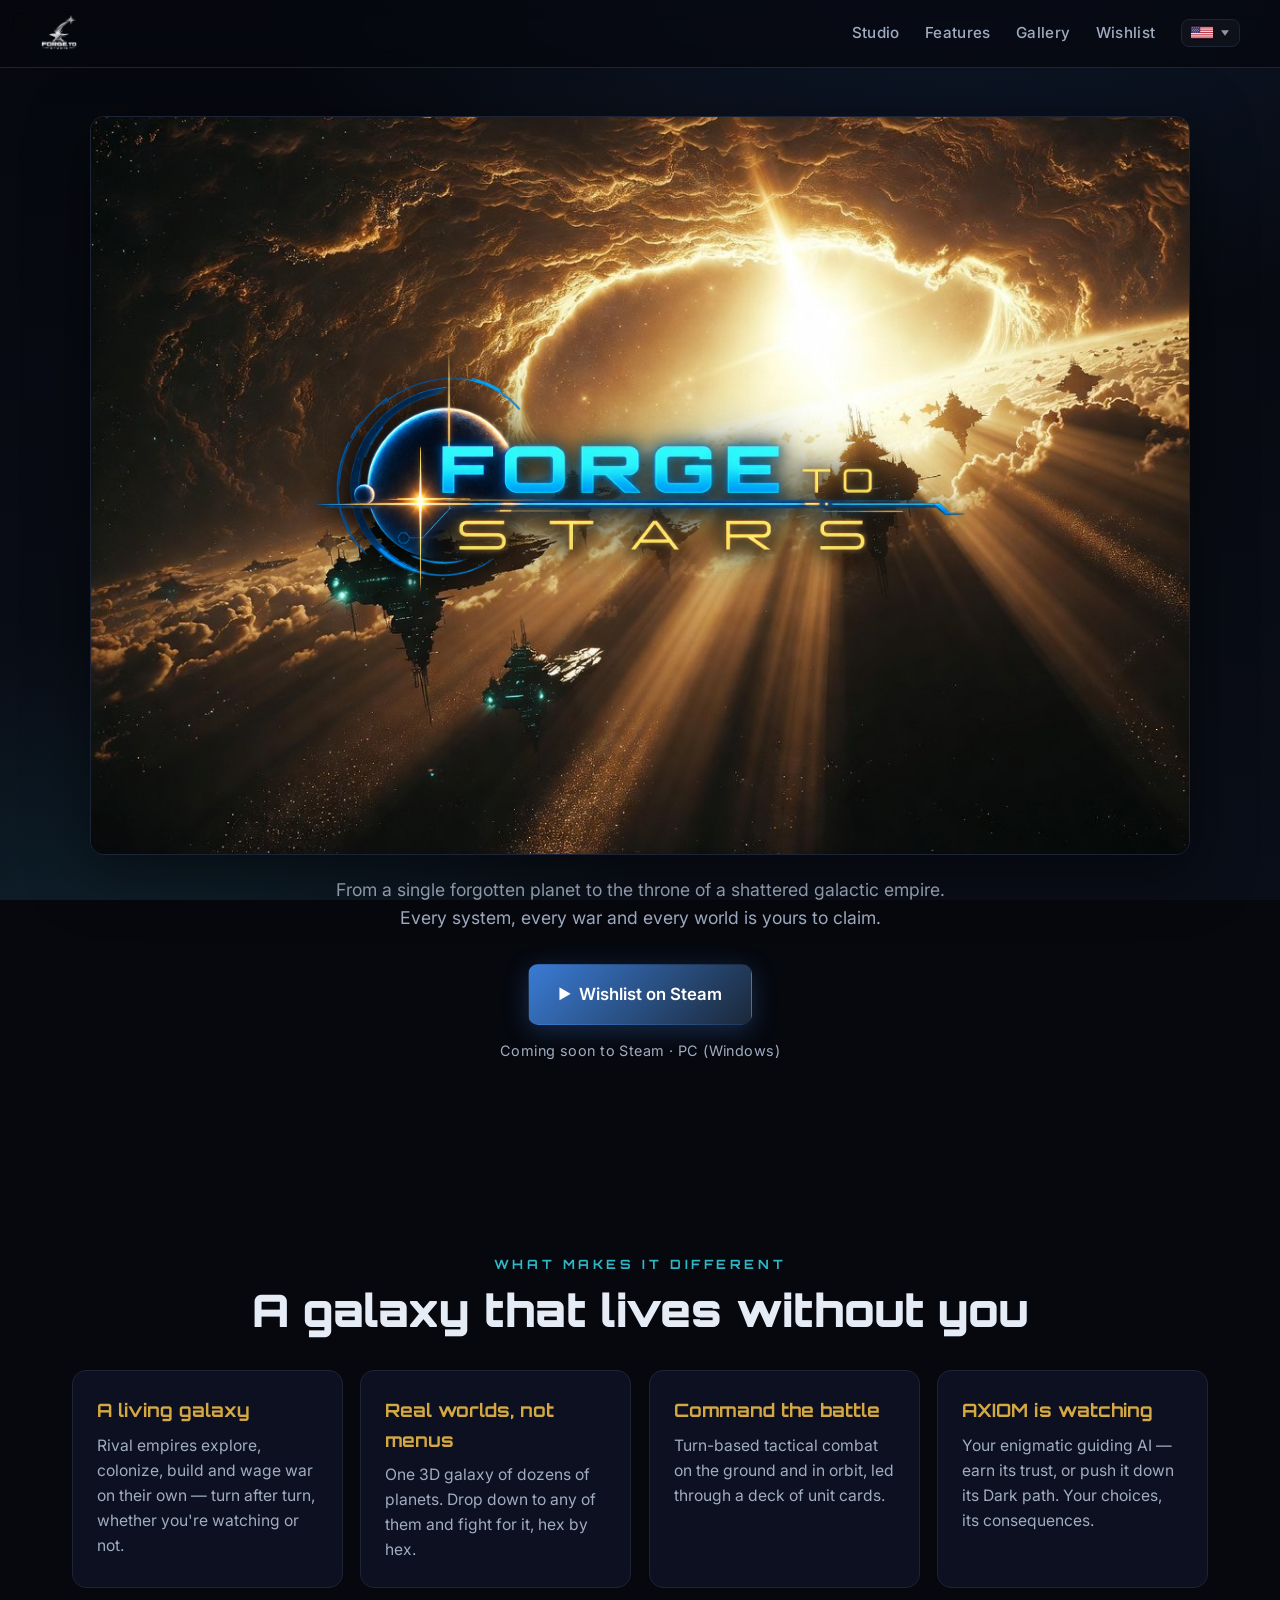
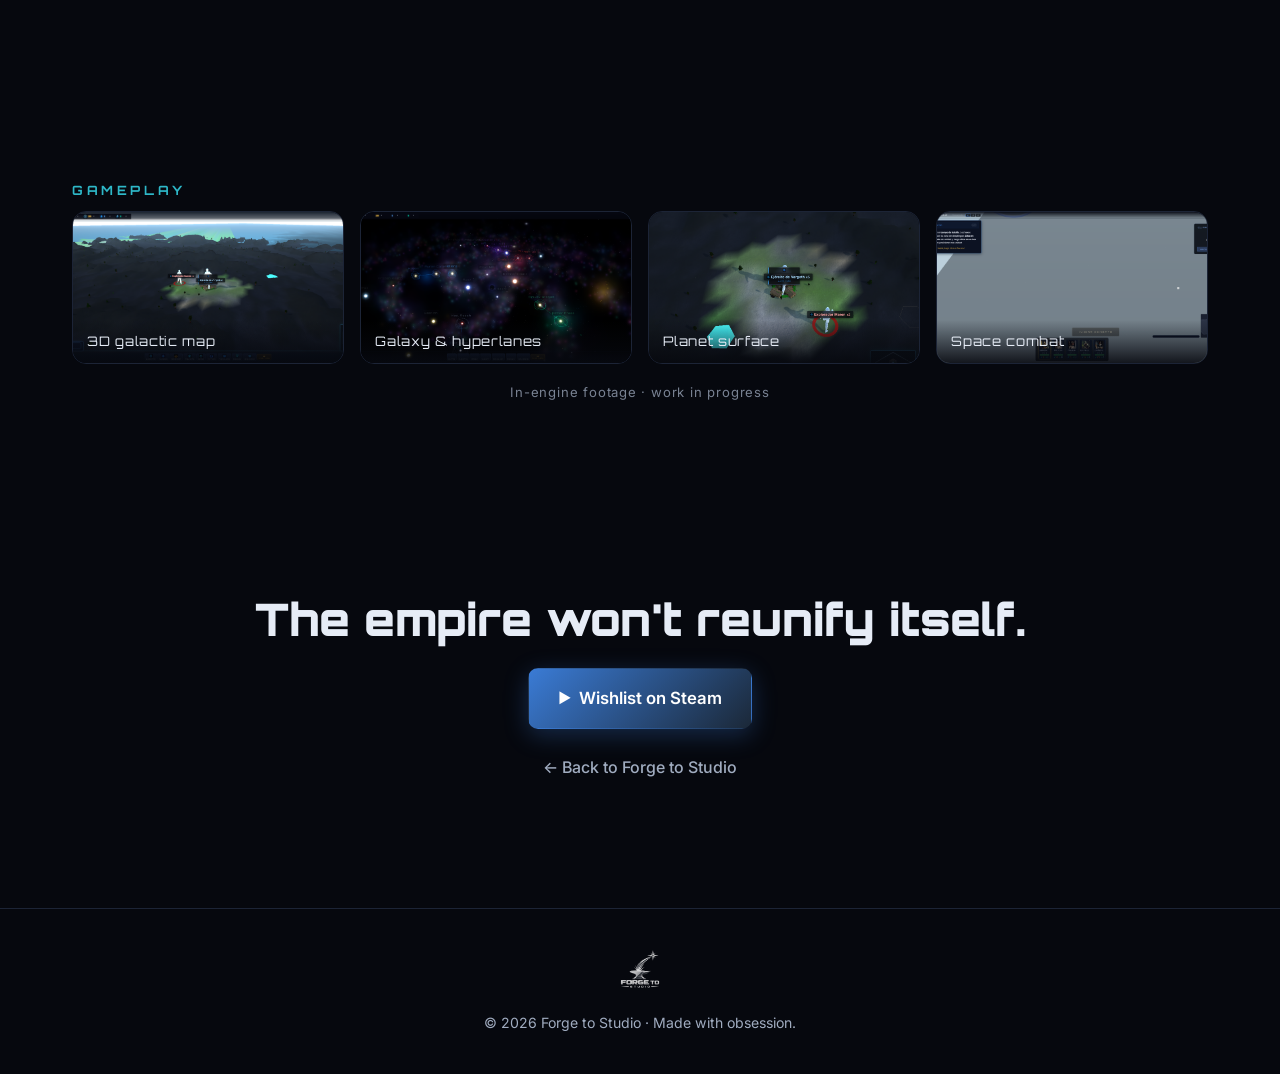
==== forge-to-stars/index.html @ 31474af1 "web: press kit traducible (10 idiomas) + selector de banderas - press/index.html: textos con data-i1" ====
<!DOCTYPE html>
<html lang="en">
<head>
  <meta charset="UTF-8" />
  <meta name="viewport" content="width=device-width, initial-scale=1.0" />
  <title>Forge to Stars — a sci-fi 4X grand strategy game · Forge to Studio</title>
  <meta name="description" content="Forge to Stars — a turn-based 4X grand strategy game. Rise from a single planet to reunify a shattered galactic empire. By Forge to Studio." />

  <meta property="og:title" content="Forge to Stars" />
  <meta property="og:description" content="A turn-based 4X grand strategy game. From a single planet to a shattered galactic empire." />
  <meta property="og:type" content="website" />
  <meta property="og:image" content="../assets/header-capsule.png" />
  <meta name="theme-color" content="#06080e" />

  <link rel="icon" type="image/png" href="../assets/logo_forge_studios.png" />
  <link rel="preconnect" href="https://fonts.googleapis.com" />
  <link rel="preconnect" href="https://fonts.gstatic.com" crossorigin />
  <link href="https://fonts.googleapis.com/css2?family=Orbitron:wght@500;700;900&family=Inter:wght@400;500;600&display=swap" rel="stylesheet" />
  <link rel="stylesheet" href="../style.css?v=9" />
</head>
<body>
  <div class="starfield" aria-hidden="true"></div>

  <header class="nav">
    <a class="nav__brand" href="../"><img src="../assets/logo_forge_studios.png" alt="Forge to Studio" /></a>
    <nav class="nav__links">
      <a href="../" data-i18n="nav.studio">Studio</a>
      <a href="#features" data-i18n="nav.features">Features</a>
      <a href="#gallery" data-i18n="nav.gallery">Gallery</a>
      <a href="#" data-i18n="nav.wishlist" data-todo="Steam">Wishlist</a>
      <select class="lang" aria-label="Language"></select>
    </nav>
  </header>

  <main id="top">
    <!-- HERO — el JUEGO: imagen dorada visible (arriba) + logo Forge to Stars debajo -->
    <section class="ghero">
      <h1 class="sr-only" data-i18n="game.title">Forge to Stars</h1>
      <div class="ghero__frame">
        <img class="ghero__banner" src="../assets/menu-golden.jpg" alt="Forge to Stars — fleet over a golden world" />
        <img class="ghero__logo" src="../assets/logo_forge_to_stars.png" alt="Forge to Stars" />
      </div>
      <p class="hero__lead" data-i18n="game.lead">
        From a single forgotten planet to the throne of a shattered galactic empire.
        Every system, every war and every world is yours to claim.
      </p>
      <div class="hero__cta">
        <a class="btn btn--steam" href="#" data-todo="Steam store page"><span class="btn__icon">▶</span> <span data-i18n="game.wishlist">Wishlist on Steam</span></a>
      </div>
      <p class="game__note" data-i18n="game.platforms">Coming soon to Steam · PC (Windows)</p>
    </section>

    <!-- FEATURES -->
    <section id="features" class="features-sec">
      <p class="section__kicker" data-i18n="features.kicker">WHAT MAKES IT DIFFERENT</p>
      <h2 class="section__title" data-i18n="features.title">A galaxy that lives without you</h2>
      <div class="features-grid">
        <div class="feature">
          <h3 data-i18n="feat.living.h">A living galaxy</h3>
          <p data-i18n="feat.living.p">Rival empires explore, colonize, build and wage war on their own — turn after turn, whether you're watching or not.</p>
        </div>
        <div class="feature">
          <h3 data-i18n="feat.worlds.h">Real worlds, not menus</h3>
          <p data-i18n="feat.worlds.p">One 3D galaxy of dozens of planets. Drop down to any of them and fight for it, hex by hex.</p>
        </div>
        <div class="feature">
          <h3 data-i18n="feat.combat.h">Command the battle</h3>
          <p data-i18n="feat.combat.p">Turn-based tactical combat on the ground and in orbit, led through a deck of unit cards.</p>
        </div>
        <div class="feature">
          <h3 data-i18n="feat.axiom.h">AXIOM is watching</h3>
          <p data-i18n="feat.axiom.p">Your enigmatic guiding AI — earn its trust, or push it down its Dark path. Your choices, its consequences.</p>
        </div>
      </div>
    </section>

    <!-- GALLERY -->
    <section id="gallery" class="gallery">
      <p class="section__kicker" data-i18n="gallery.kicker">GAMEPLAY</p>
      <div class="gallery__grid">
        <figure class="shot"><img src="../assets/shot-galaxy.png" alt="3D galactic map" loading="lazy" /><figcaption data-i18n="shot.galaxy">3D galactic map</figcaption></figure>
        <figure class="shot"><img src="../assets/shot-map.png" alt="Galaxy and hyperlanes" loading="lazy" /><figcaption data-i18n="shot.map">Galaxy &amp; hyperlanes</figcaption></figure>
        <figure class="shot"><img src="../assets/shot-planet.png" alt="Planet surface" loading="lazy" /><figcaption data-i18n="shot.planet">Planet surface</figcaption></figure>
        <figure class="shot"><img src="../assets/shot-space.png" alt="Space combat" loading="lazy" /><figcaption data-i18n="shot.space">Space combat</figcaption></figure>
      </div>
      <p class="gallery__note" data-i18n="gallery.note">In-engine footage · work in progress</p>
    </section>

    <!-- CTA final -->
    <section class="finalcta">
      <h2 class="section__title" data-i18n="cta.title">The empire won't reunify itself.</h2>
      <a class="btn btn--steam" href="#" data-todo="Steam store page"><span class="btn__icon">▶</span> <span data-i18n="game.wishlist">Wishlist on Steam</span></a>
      <p><a class="backlink" href="../" data-i18n="cta.back">← Back to Forge to Studio</a></p>
    </section>
  </main>

  <footer class="footer">
    <img class="footer__logo" src="../assets/logo_forge_studios.png" alt="Forge to Studio" />
    <p class="footer__copy">© <span id="year">2026</span> Forge to Studio · <span data-i18n="footer.tag">Made with obsession.</span></p>
  </footer>

  <!-- Lightbox de galería -->
  <div class="lightbox" id="lightbox" aria-hidden="true">
    <button class="lightbox__close" aria-label="Close">×</button>
    <img id="lightbox-img" src="" alt="" />
  </div>

  <script src="../i18n.js?v=9"></script>
  <script>
    document.getElementById('year').textContent = new Date().getFullYear();
    for (const a of document.querySelectorAll('a[href^="#"]')) {
      a.addEventListener('click', e => { const el = document.querySelector(a.getAttribute('href')); if (el && a.getAttribute('href') !== '#') { e.preventDefault(); el.scrollIntoView({ behavior: 'smooth' }); } });
    }
    // Lightbox: clic en una captura → pantalla completa (sin recorte).
    const lb = document.getElementById('lightbox'), lbImg = document.getElementById('lightbox-img');
    const closeLb = () => { lb.classList.remove('open'); lb.setAttribute('aria-hidden', 'true'); lbImg.src = ''; };
    document.querySelectorAll('.shot img').forEach(img => {
      img.addEventListener('click', () => { lbImg.src = img.src; lbImg.alt = img.alt; lb.classList.add('open'); lb.setAttribute('aria-hidden', 'false'); });
    });
    lb.addEventListener('click', closeLb);
    document.addEventListener('keydown', e => { if (e.key === 'Escape') closeLb(); });
  </script>
</body>
</html>
---- style.css ----
/* ═══════════════════════════════════════════════════════════════════
   Forge to Studio — landing. Estética coherente con Forge to Stars:
   fondo espacial oscuro, Orbitron (títulos) + Inter (cuerpo), dorado + cian.
   Estático, ligero, responsive. Sin dependencias.
   ═══════════════════════════════════════════════════════════════════ */

:root {
  --bg:        #06080e;
  --bg-2:      #0a0e18;
  --panel:     #0c1020;
  --line:      #1c2436;
  --text:      #e6ecf6;
  --text-dim:  #a0acc0;
  --gold:      #d4a843;
  --gold-2:    #b8942a;
  --cyan:      #2eb8c8;
  --cyan-2:    #36d6c3;
  --blue:      #3a7bd5;
  --blue-2:    #4d8de6;
  --radius:    14px;
  --maxw:      1200px;
}

* { box-sizing: border-box; margin: 0; padding: 0; }

html { scroll-behavior: smooth; }

body {
  font-family: 'Inter', system-ui, sans-serif;
  color: var(--text);
  background: var(--bg);
  line-height: 1.6;
  overflow-x: hidden;
}

img { max-width: 100%; }

/* Fondo estelar: gradientes radiales + puntos sutiles */
.starfield {
  position: fixed; inset: 0; z-index: -2;
  background:
    radial-gradient(1200px 700px at 75% -10%, rgba(58,123,213,0.16), transparent 60%),
    radial-gradient(900px 600px at 10% 110%, rgba(46,184,200,0.12), transparent 60%),
    radial-gradient(700px 500px at 50% 40%, rgba(212,168,67,0.06), transparent 60%),
    linear-gradient(180deg, var(--bg) 0%, var(--bg-2) 100%);
}
.starfield::after {
  content: ''; position: absolute; inset: 0;
  background-image:
    radial-gradient(1px 1px at 20% 30%, #fff 50%, transparent),
    radial-gradient(1px 1px at 80% 20%, #cfe3ff 50%, transparent),
    radial-gradient(1px 1px at 40% 70%, #fff 50%, transparent),
    radial-gradient(1px 1px at 65% 85%, #ffe9b8 50%, transparent),
    radial-gradient(1px 1px at 90% 60%, #fff 50%, transparent),
    radial-gradient(1px 1px at 12% 80%, #cfe3ff 50%, transparent);
  opacity: 0.5;
}

/* ─── NAV ────────────────────────────────────────────── */
.nav {
  position: sticky; top: 0; z-index: 20;
  display: flex; align-items: center; justify-content: space-between;
  gap: 1rem; padding: 0.9rem clamp(1rem, 4vw, 2.5rem);
  background: rgba(6,8,14,0.72);
  backdrop-filter: blur(10px);
  border-bottom: 1px solid var(--line);
}
.nav__brand img { height: 38px; display: block; }
.nav__links { display: flex; align-items: center; gap: clamp(0.7rem, 2vw, 1.8rem); flex-wrap: wrap; justify-content: flex-end; }
.nav__links a {
  color: var(--text-dim); text-decoration: none; font-weight: 500;
  font-size: 0.95rem; letter-spacing: 0.02em; transition: color 0.2s;
}
.nav__links a:hover { color: var(--gold); }

/* ─── Contenedores de sección ────────────────────────── */
main > section { max-width: var(--maxw); margin-inline: auto; padding: clamp(3rem, 8vw, 6rem) clamp(1rem, 4vw, 2rem); }

.section__kicker {
  font-family: 'Orbitron', sans-serif; font-weight: 700; font-size: 0.8rem;
  letter-spacing: 0.28em; color: var(--cyan); margin-bottom: 0.7rem;
}
.section__title {
  font-family: 'Orbitron', sans-serif; font-weight: 900;
  font-size: clamp(1.8rem, 4.5vw, 2.8rem); line-height: 1.1; margin-bottom: 1rem;
}

/* ─── HERO (estudio) — full-bleed: el fondo ocupa TODO el ancho, el
   contenido se centra a --maxw dentro. Antes era una "cajita" a 1120px
   flotando con vacío a los lados en monitores grandes. ─────────────── */
.hero {
  max-width: none; width: 100vw; margin-left: calc(50% - 50vw);
  border-radius: 0; border: 0; border-bottom: 1px solid var(--line);
  text-align: center; position: relative; overflow: hidden;
  padding: clamp(3.5rem, 9vw, 7rem) clamp(1rem, 4vw, 2rem) clamp(3rem, 7vw, 5.5rem) !important;
  background:
    linear-gradient(180deg, rgba(6,8,14,0.68), rgba(6,8,14,0.92)),
    url('assets/hero-art.jpg') center/cover no-repeat;
}
.hero__inner { max-width: 820px; margin-inline: auto; }
.hero__logo { width: min(420px, 82vw); height: auto; filter: drop-shadow(0 8px 40px rgba(58,123,213,0.35)); }
.hero__eyebrow {
  font-family: 'Orbitron', sans-serif; font-weight: 500; font-size: 0.82rem;
  letter-spacing: 0.32em; color: var(--gold); margin: 1.4rem 0 0.8rem;
}
.hero__title {
  font-family: 'Orbitron', sans-serif; font-weight: 900;
  font-size: clamp(2rem, 6vw, 3.6rem); line-height: 1.08;
  background: linear-gradient(120deg, #fff 20%, var(--blue-2) 70%, var(--cyan-2));
  -webkit-background-clip: text; background-clip: text; color: transparent;
}
.hero__lead { max-width: 640px; margin: 1.3rem auto 2rem; color: var(--text-dim); font-size: 1.1rem; }
.hero__cta { display: flex; gap: 0.9rem; justify-content: center; flex-wrap: wrap; }

/* ─── Botones ────────────────────────────────────────── */
.btn {
  display: inline-flex; align-items: center; gap: 0.5rem;
  padding: 0.85rem 1.6rem; border-radius: 10px; font-weight: 600;
  font-size: 0.98rem; text-decoration: none; border: 1px solid transparent;
  transition: transform 0.15s, box-shadow 0.2s, background 0.2s;
}
.btn:hover { transform: translateY(-2px); }
.btn--gold {
  background: linear-gradient(135deg, var(--gold), var(--gold-2)); color: #1a1206;
  box-shadow: 0 6px 24px rgba(212,168,67,0.28);
}
.btn--gold:hover { box-shadow: 0 10px 32px rgba(212,168,67,0.42); }
.btn--ghost { border-color: var(--line); color: var(--text); background: rgba(255,255,255,0.02); }
.btn--ghost:hover { border-color: var(--cyan); color: var(--cyan); }
.btn--steam {
  background: linear-gradient(135deg, var(--blue), #1b2838); color: #fff;
  box-shadow: 0 6px 24px rgba(58,123,213,0.3); font-size: 1.05rem; padding: 1rem 1.8rem;
}
.btn--steam:hover { box-shadow: 0 10px 34px rgba(58,123,213,0.45); }
.btn__icon { font-size: 0.85em; }

/* ─── Escaparate de juego (página estudio) ───────────── */
.gamecard {
  display: grid; grid-template-columns: 0.85fr 1.15fr; gap: clamp(1.2rem, 3vw, 2.5rem);
  align-items: center; text-decoration: none; color: inherit;
  background: var(--panel); border: 1px solid var(--line); border-radius: var(--radius);
  padding: clamp(1.2rem, 3vw, 2rem); transition: border-color 0.25s, transform 0.2s, box-shadow 0.25s;
}
.gamecard:hover { border-color: var(--cyan); transform: translateY(-3px); box-shadow: 0 14px 40px rgba(46,184,200,0.12); }
.gamecard__art {
  display: flex; align-items: center; justify-content: center;
  background: radial-gradient(circle at 50% 40%, rgba(58,123,213,0.16), transparent 70%);
  border-radius: var(--radius); padding: 1rem;
}
.gamecard__frame {
  position: relative; width: 100%; border-radius: 8px; overflow: hidden; border: 1px solid var(--line);
}
.gamecard__shot { width: 100%; height: auto; display: block; }
.gamecard__logo {
  position: absolute; top: 50%; left: 50%; transform: translate(-50%, -50%);
  width: min(82%, 340px); height: auto;
  filter: drop-shadow(0 2px 8px rgba(0,0,0,0.9)) drop-shadow(0 5px 18px rgba(0,0,0,0.6));
}
.gamecard__name { font-family: 'Orbitron', sans-serif; font-weight: 900; font-size: clamp(1.5rem, 3.5vw, 2.1rem); margin-bottom: 0.7rem; }
.gamecard__tag { color: var(--text-dim); font-size: 1.05rem; margin-bottom: 1rem; }
.gamecard__status {
  display: inline-block; font-family: 'Orbitron', sans-serif; font-size: 0.72rem;
  letter-spacing: 0.12em; color: var(--gold); border: 1px solid rgba(212,168,67,0.4);
  border-radius: 999px; padding: 0.3rem 0.8rem; margin-bottom: 1.1rem;
}
.gamecard__link { display: block; color: var(--cyan); font-weight: 600; }
.gamecard:hover .gamecard__link { color: var(--cyan-2); }

/* ─── Estudio ────────────────────────────────────────── */
.studio { text-align: center; }
.studio__text { max-width: 720px; margin: 0 auto; color: var(--text-dim); font-size: 1.12rem; }

/* ─── Prensa + Contacto ──────────────────────────────── */
.cols { display: grid; grid-template-columns: 1fr 1fr; gap: clamp(1.5rem, 4vw, 3rem); }
.col {
  background: var(--panel); border: 1px solid var(--line); border-radius: var(--radius);
  padding: clamp(1.5rem, 3vw, 2.4rem);
}
.col__title { font-family: 'Orbitron', sans-serif; font-weight: 700; font-size: 1.4rem; margin-bottom: 0.6rem; }
.col p { color: var(--text-dim); margin-bottom: 1.2rem; }
.contact__mail { display: inline-block; color: var(--cyan); font-weight: 600; text-decoration: none; margin-bottom: 1.2rem; }
.contact__mail:hover { color: var(--cyan-2); }
.socials { display: flex; gap: 1.2rem; flex-wrap: wrap; }
.socials a { color: var(--text-dim); text-decoration: none; font-weight: 500; transition: color 0.2s; }
.socials a:hover { color: var(--gold); }

/* ─── Footer ─────────────────────────────────────────── */
.footer {
  border-top: 1px solid var(--line); text-align: center;
  padding: 2.5rem 1rem; margin-top: 2rem;
}
.footer__logo { height: 42px; opacity: 0.85; margin-bottom: 0.8rem; }
.footer__copy { color: var(--text-dim); font-size: 0.88rem; }

/* ─── Selector de idioma con BANDERAS (dropdown propio) ───────────────
   El <select> nativo no admite imágenes de forma fiable entre navegadores,
   y los emoji de bandera NO se renderizan en Windows. Por eso: banderas SVG
   + dropdown construido por i18n.js. ───────────────────────────────── */
.langsel { position: relative; font-family: 'Inter', sans-serif; }
.langsel__btn {
  display: inline-flex; align-items: center; gap: 0.5rem;
  background: rgba(255,255,255,0.03); color: var(--text);
  border: 1px solid var(--line); border-radius: 8px;
  padding: 0.35rem 0.6rem; font-size: 0.85rem; font-weight: 500;
  cursor: pointer; transition: border-color 0.2s;
}
.langsel__btn:hover, .langsel.open .langsel__btn { border-color: var(--cyan); }
.langsel__flag { width: 22px; height: 15px; border-radius: 2px; display: block; flex: 0 0 auto; box-shadow: 0 0 0 1px rgba(0,0,0,0.35) inset; }
.langsel__cur { min-width: 0; }
.langsel__caret { width: 8px; height: 8px; opacity: 0.6; transition: transform 0.2s; }
.langsel.open .langsel__caret { transform: rotate(180deg); }
.langsel__menu {
  position: absolute; right: 0; top: calc(100% + 6px); z-index: 60;
  background: var(--bg-2); border: 1px solid var(--line); border-radius: 10px;
  padding: 0.4rem; box-shadow: 0 14px 44px rgba(0,0,0,0.55); display: none;
  grid-template-columns: repeat(5, auto); gap: 0.25rem;
}
.langsel.open .langsel__menu { display: grid; }
.langsel__opt {
  display: flex; align-items: center; justify-content: center;
  padding: 0.3rem; border: 0; border-radius: 6px; background: none; cursor: pointer;
}
.langsel__opt .langsel__flag { width: 28px; height: 19px; }
.langsel__opt:hover, .langsel__opt.sel { background: #243352; box-shadow: 0 0 0 1px var(--cyan) inset; }

/* ─── Página del juego: hero, features, galería, CTA final ────── */
.sr-only {
  position: absolute; width: 1px; height: 1px; padding: 0; margin: -1px;
  overflow: hidden; clip: rect(0,0,0,0); white-space: nowrap; border: 0;
}
.ghero { background: none !important; border: none; text-align: center; padding-top: clamp(1.5rem, 4vw, 3rem) !important; }
.ghero__frame {
  position: relative; max-width: 1100px; margin: 0 auto; overflow: hidden;
  border: 1px solid var(--line); border-radius: var(--radius); box-shadow: 0 16px 60px rgba(0,0,0,0.5);
}
.ghero__banner { width: 100%; height: auto; display: block; }
.ghero__logo {
  position: absolute; top: 50%; left: 50%; transform: translate(-50%, -50%);
  width: min(74%, 660px); height: auto;
  filter: drop-shadow(0 3px 10px rgba(0,0,0,0.9)) drop-shadow(0 6px 26px rgba(0,0,0,0.65));
}
.game__note { margin-top: 0.9rem; color: var(--text-dim); font-size: 0.9rem; letter-spacing: 0.03em; }
.features-sec { text-align: center; }
.features-grid {
  display: grid; grid-template-columns: repeat(auto-fit, minmax(240px, 1fr));
  gap: 1.1rem; margin-top: 2.2rem; text-align: left;
}
.feature {
  background: var(--panel); border: 1px solid var(--line); border-radius: var(--radius);
  padding: 1.5rem; transition: border-color 0.2s, transform 0.2s;
}
.feature:hover { border-color: var(--cyan); transform: translateY(-2px); }
.feature h3 { font-family: 'Orbitron', sans-serif; font-weight: 700; font-size: 1.15rem; margin-bottom: 0.5rem; color: var(--gold); }
.feature p { color: var(--text-dim); font-size: 0.98rem; }

/* ─── Galería ────────────────────────────────────────── */
.gallery__grid { display: grid; grid-template-columns: repeat(auto-fit, minmax(260px, 1fr)); gap: 1rem; }
.shot {
  position: relative; margin: 0; aspect-ratio: 16 / 9; overflow: hidden; cursor: zoom-in;
  border: 1px solid var(--line); border-radius: var(--radius);
}
.shot img { width: 100%; height: 100%; object-fit: cover; object-position: center; display: block; transition: transform 0.45s ease; }
.shot:hover img { transform: scale(1.06); }
.shot figcaption {
  position: absolute; inset: auto 0 0 0; padding: 0.7rem 0.9rem;
  font-family: 'Orbitron', sans-serif; font-size: 0.82rem; letter-spacing: 0.05em;
  color: var(--text); background: linear-gradient(180deg, transparent, rgba(6,8,14,0.88));
}
.gallery__note {
  text-align: center; color: var(--text-dim); font-size: 0.82rem;
  letter-spacing: 0.06em; margin-top: 1.1rem; opacity: 0.75;
}

/* Lightbox — abre la captura a pantalla completa (sin recorte) */
.lightbox {
  position: fixed; inset: 0; z-index: 100; display: none;
  align-items: center; justify-content: center; padding: clamp(1rem, 4vw, 3rem);
  background: rgba(3,5,10,0.92); backdrop-filter: blur(4px); cursor: zoom-out;
}
.lightbox.open { display: flex; }
.lightbox img { max-width: 100%; max-height: 100%; border-radius: 10px; box-shadow: 0 20px 80px rgba(0,0,0,0.7); }
.lightbox__close {
  position: absolute; top: 1rem; right: 1.2rem; font-size: 2rem; line-height: 1;
  color: #fff; background: none; border: 0; cursor: pointer; opacity: 0.8;
}
.lightbox__close:hover { opacity: 1; }

.finalcta { text-align: center; }
.finalcta .section__title { margin-bottom: 1.5rem; }
.backlink { display: inline-block; margin-top: 1.6rem; color: var(--text-dim); text-decoration: none; font-weight: 500; transition: color 0.2s; }
.backlink:hover { color: var(--cyan); }

/* ─── Press kit ──────────────────────────────────────── */
.press-hero { text-align: center; }
.press-hero .section__title { margin-bottom: 0.6rem; }
.press-lead { max-width: 720px; margin: 0 auto 1.6rem; color: var(--text-dim); font-size: 1.08rem; }
.factsheet {
  display: grid; grid-template-columns: repeat(auto-fit, minmax(240px, 1fr)); gap: 1rem;
  margin: 1.5rem 0;
}
.fact {
  background: var(--panel); border: 1px solid var(--line); border-radius: var(--radius); padding: 1.2rem 1.4rem;
}
.fact dt { font-family: 'Orbitron', sans-serif; font-size: 0.72rem; letter-spacing: 0.14em; color: var(--cyan); text-transform: uppercase; margin-bottom: 0.35rem; }
.fact dd { color: var(--text); font-size: 0.98rem; }
.fact dd a { color: var(--cyan); }
.press-block { max-width: 820px; margin: 0 auto; }
.press-block h2 { font-family: 'Orbitron', sans-serif; font-size: 1.4rem; margin: 2.2rem 0 0.8rem; }
.press-block p { color: var(--text-dim); margin-bottom: 1rem; }
.press-block ul { color: var(--text-dim); padding-left: 1.2rem; margin-bottom: 1rem; display: grid; gap: 0.4rem; }
.assets-grid { display: grid; grid-template-columns: repeat(auto-fit, minmax(200px, 1fr)); gap: 1rem; margin: 1rem 0; }
.asset {
  display: block; background: var(--panel); border: 1px solid var(--line); border-radius: var(--radius);
  overflow: hidden; text-decoration: none; color: var(--text-dim); transition: border-color 0.2s, transform 0.2s;
}
.asset:hover { border-color: var(--cyan); transform: translateY(-2px); color: var(--text); }
.asset img { width: 100%; aspect-ratio: 16/9; object-fit: cover; display: block; background: #05070d; }
.asset span { display: block; padding: 0.6rem 0.8rem; font-size: 0.85rem; }

/* ─── Responsive ─────────────────────────────────────── */
@media (max-width: 900px) {
  .gamecard { grid-template-columns: 1fr; text-align: center; }
  .gamecard__art { max-width: 420px; margin-inline: auto; }
}
@media (max-width: 780px) {
  .nav__links { gap: 0.9rem; font-size: 0.85rem; }
  .cols { grid-template-columns: 1fr; }
}
@media (max-width: 480px) {
  .nav { flex-wrap: wrap; }
  .nav__brand img { height: 30px; }
  .nav__links a { font-size: 0.82rem; }
}
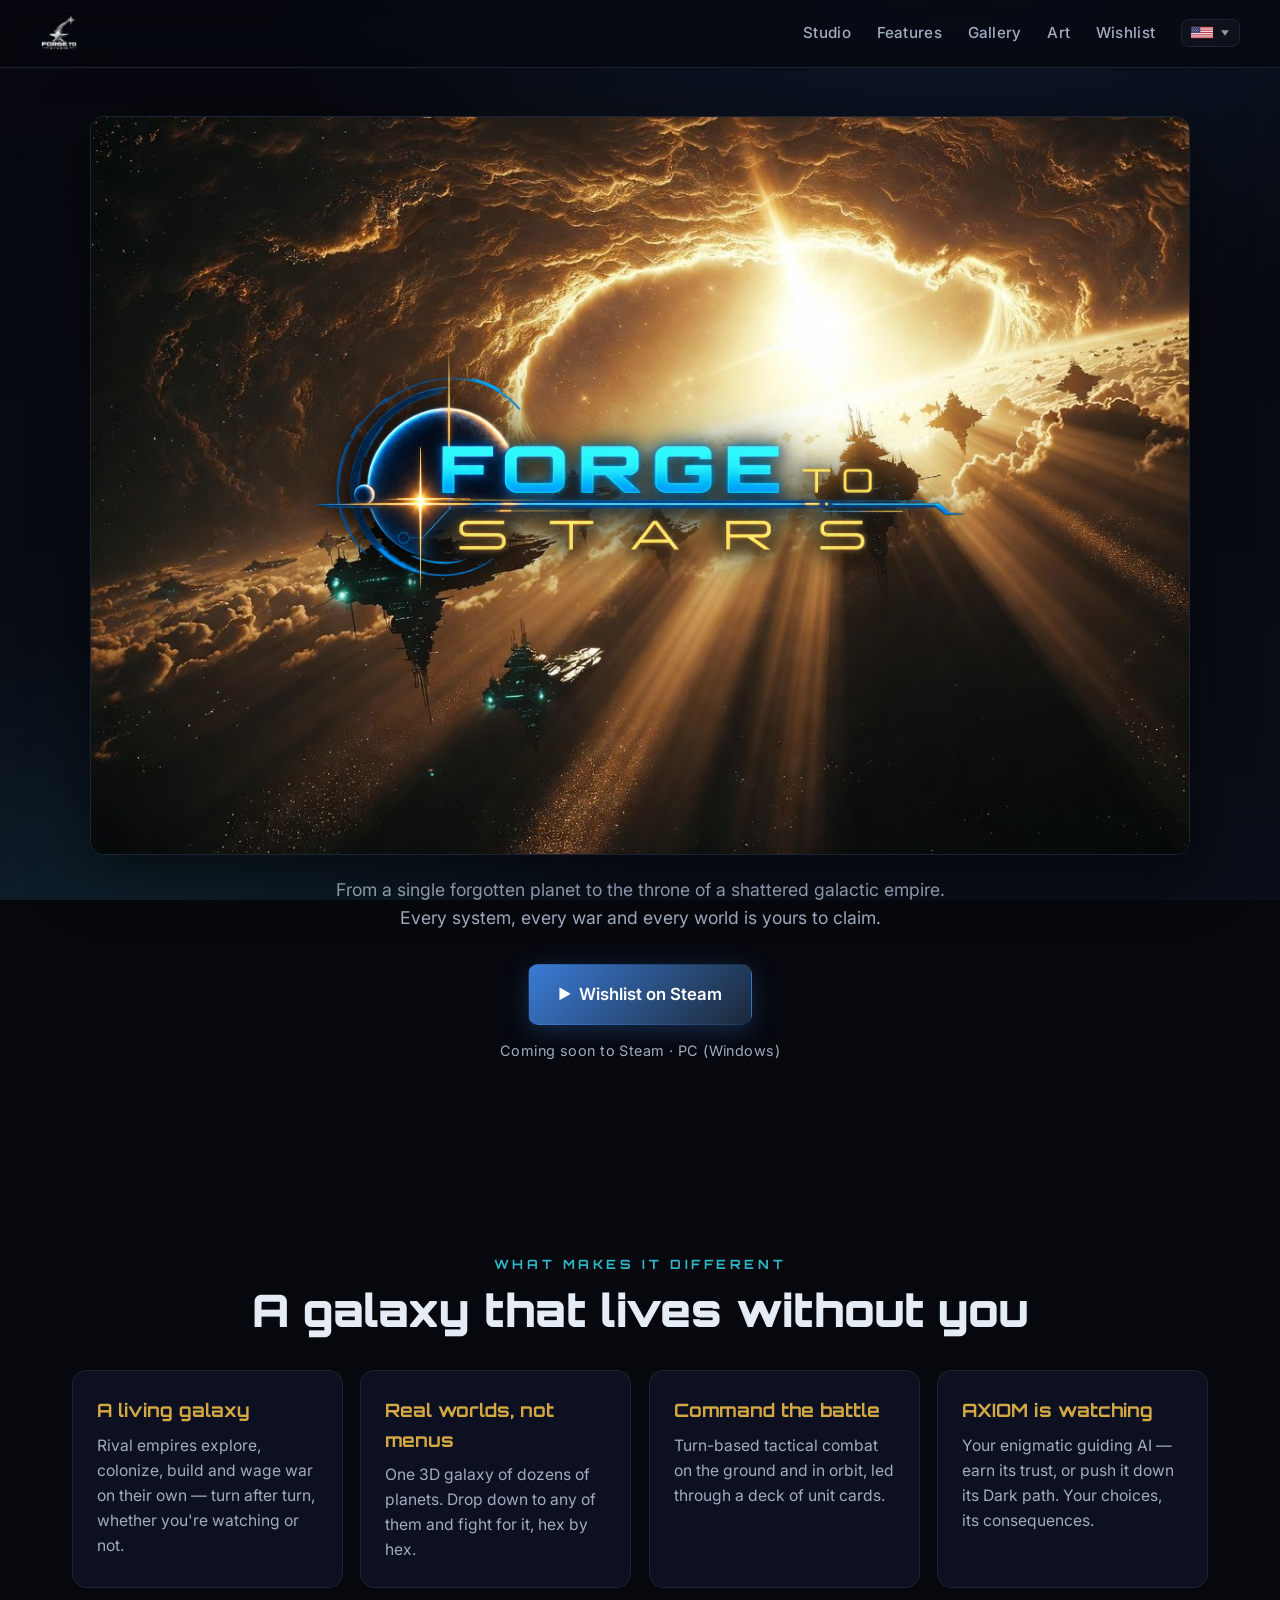
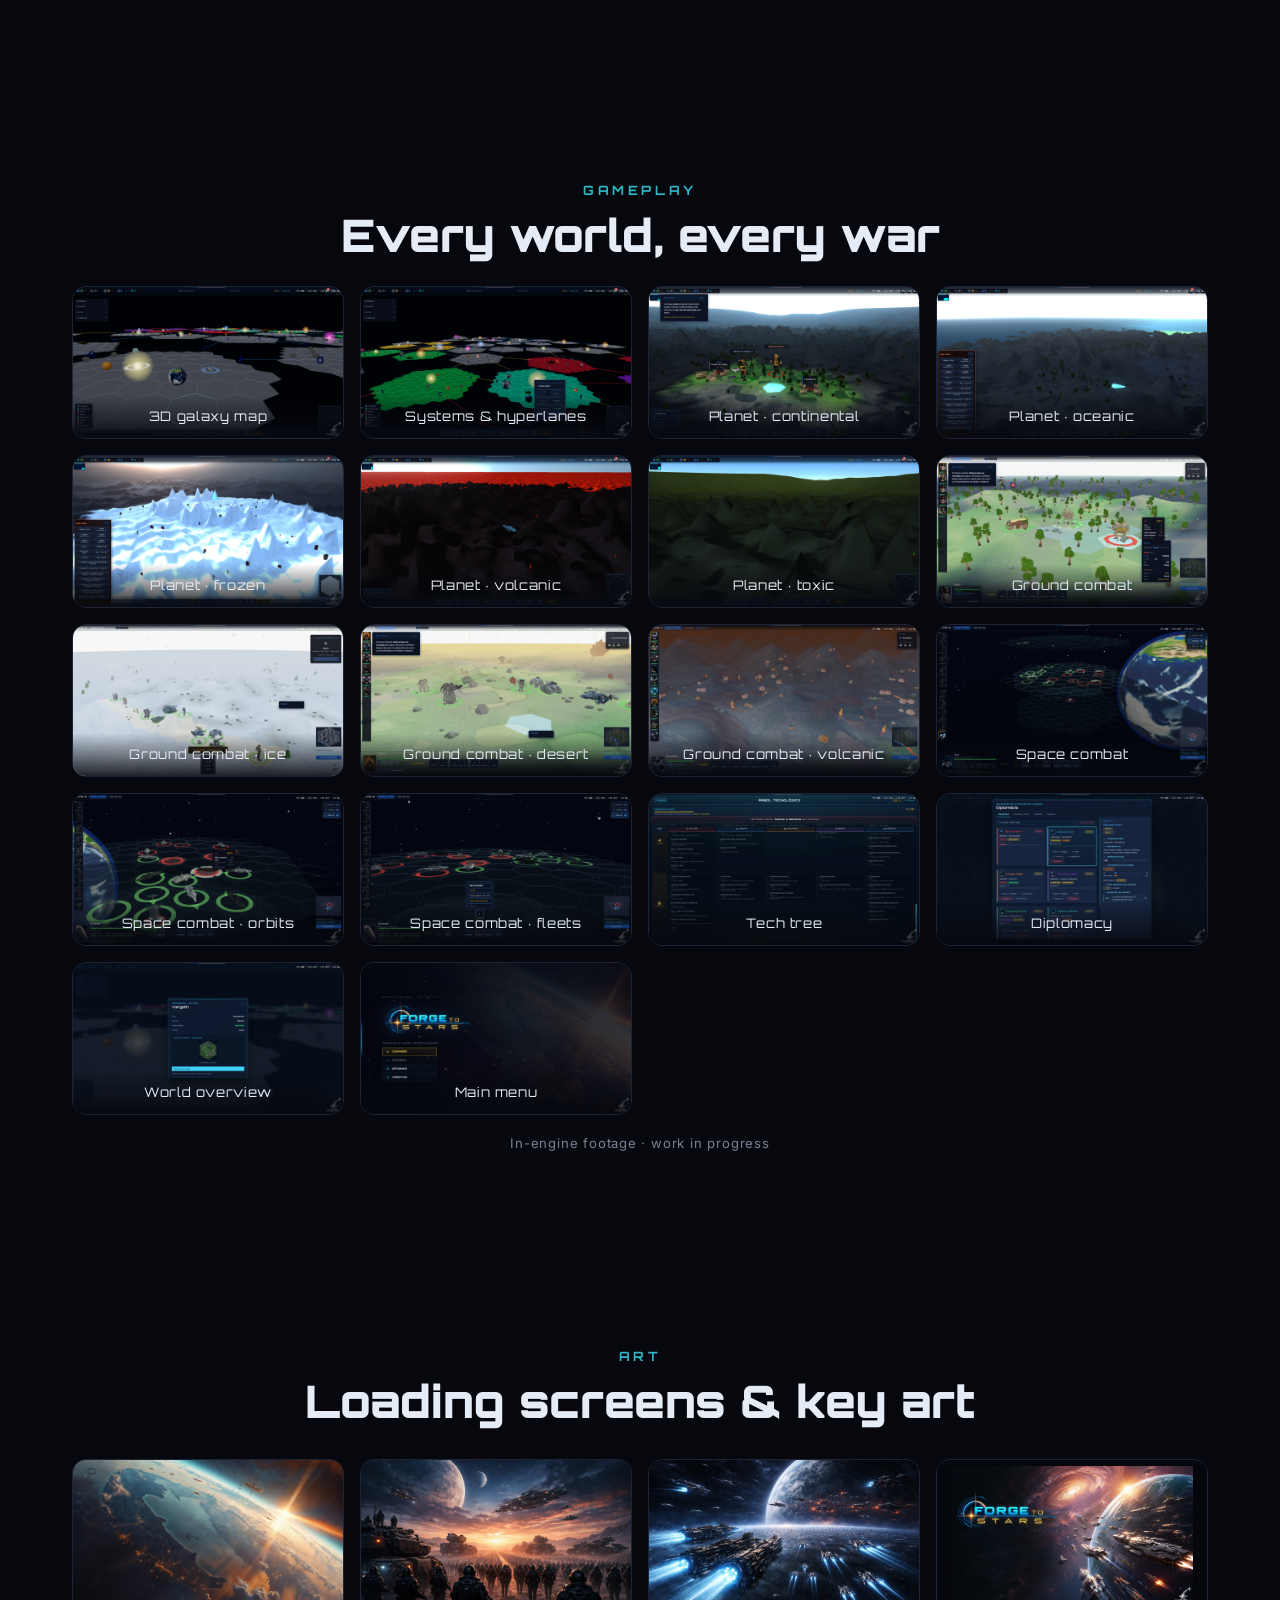
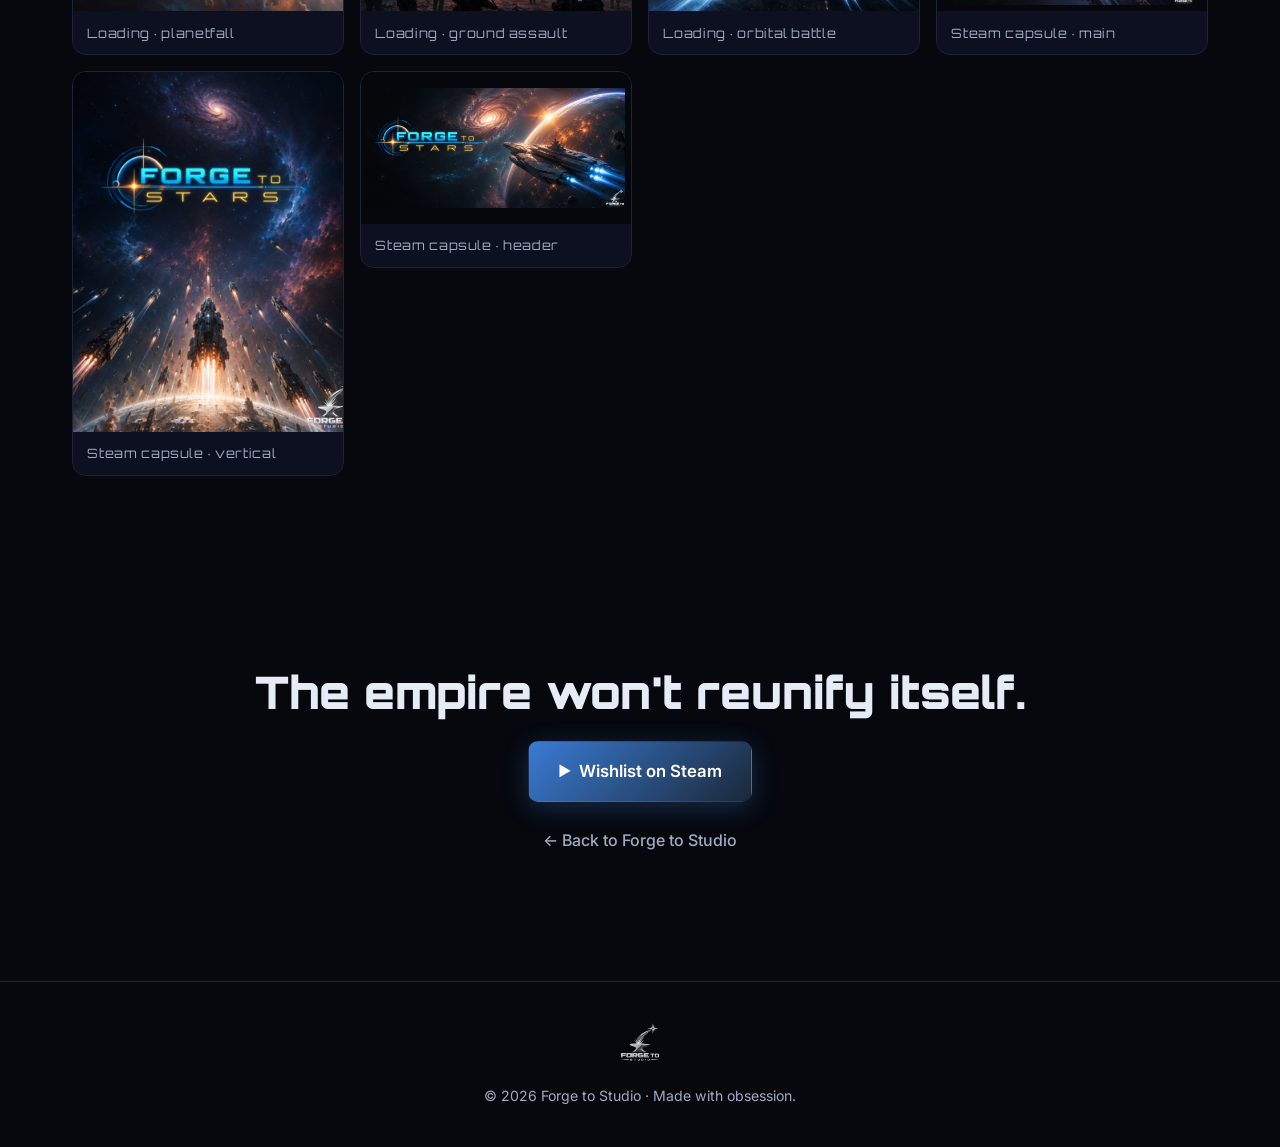
==== commit 1b0cd23d: "feat(web): galería de capturas nueva + sección de arte (capturas buenas, loading screens, capsules S" ====
--- a/forge-to-stars/index.html
+++ b/forge-to-stars/index.html
@@ -16,7 +16,7 @@
   <link rel="preconnect" href="https://fonts.googleapis.com" />
   <link rel="preconnect" href="https://fonts.gstatic.com" crossorigin />
   <link href="https://fonts.googleapis.com/css2?family=Orbitron:wght@500;700;900&family=Inter:wght@400;500;600&display=swap" rel="stylesheet" />
-  <link rel="stylesheet" href="../style.css?v=9" />
+  <link rel="stylesheet" href="../style.css?v=11" />
 </head>
 <body>
   <div class="starfield" aria-hidden="true"></div>
@@ -27,6 +27,7 @@
       <a href="../" data-i18n="nav.studio">Studio</a>
       <a href="#features" data-i18n="nav.features">Features</a>
       <a href="#gallery" data-i18n="nav.gallery">Gallery</a>
+      <a href="#art" data-i18n="nav.art">Art</a>
       <a href="#" data-i18n="nav.wishlist" data-todo="Steam">Wishlist</a>
       <select class="lang" aria-label="Language"></select>
     </nav>
@@ -77,13 +78,42 @@
     <!-- GALLERY -->
     <section id="gallery" class="gallery">
       <p class="section__kicker" data-i18n="gallery.kicker">GAMEPLAY</p>
+      <h2 class="section__title" data-i18n="gallery.title">Every world, every war</h2>
       <div class="gallery__grid">
-        <figure class="shot"><img src="../assets/shot-galaxy.png" alt="3D galactic map" loading="lazy" /><figcaption data-i18n="shot.galaxy">3D galactic map</figcaption></figure>
-        <figure class="shot"><img src="../assets/shot-map.png" alt="Galaxy and hyperlanes" loading="lazy" /><figcaption data-i18n="shot.map">Galaxy &amp; hyperlanes</figcaption></figure>
-        <figure class="shot"><img src="../assets/shot-planet.png" alt="Planet surface" loading="lazy" /><figcaption data-i18n="shot.planet">Planet surface</figcaption></figure>
-        <figure class="shot"><img src="../assets/shot-space.png" alt="Space combat" loading="lazy" /><figcaption data-i18n="shot.space">Space combat</figcaption></figure>
+        <figure class="shot"><img src="../assets/shots/galaxy-map.png" alt="3D galaxy map" loading="lazy" /><figcaption>3D galaxy map</figcaption></figure>
+        <figure class="shot"><img src="../assets/shots/galaxy-systems.png" alt="Systems and hyperlanes" loading="lazy" /><figcaption>Systems &amp; hyperlanes</figcaption></figure>
+        <figure class="shot"><img src="../assets/shots/planet-continental.png" alt="Continental planet" loading="lazy" /><figcaption>Planet · continental</figcaption></figure>
+        <figure class="shot"><img src="../assets/shots/planet-oceanic.png" alt="Oceanic planet" loading="lazy" /><figcaption>Planet · oceanic</figcaption></figure>
+        <figure class="shot"><img src="../assets/shots/planet-frozen.png" alt="Frozen planet" loading="lazy" /><figcaption>Planet · frozen</figcaption></figure>
+        <figure class="shot"><img src="../assets/shots/planet-volcanic.png" alt="Volcanic planet" loading="lazy" /><figcaption>Planet · volcanic</figcaption></figure>
+        <figure class="shot"><img src="../assets/shots/planet-toxic.png" alt="Toxic planet" loading="lazy" /><figcaption>Planet · toxic</figcaption></figure>
+        <figure class="shot"><img src="../assets/shots/ground-combat.png" alt="Ground combat" loading="lazy" /><figcaption>Ground combat</figcaption></figure>
+        <figure class="shot"><img src="../assets/shots/ground-ice.png" alt="Ground combat on ice" loading="lazy" /><figcaption>Ground combat · ice</figcaption></figure>
+        <figure class="shot"><img src="../assets/shots/ground-desert.png" alt="Ground combat in the desert" loading="lazy" /><figcaption>Ground combat · desert</figcaption></figure>
+        <figure class="shot"><img src="../assets/shots/ground-volcanic.png" alt="Ground combat on volcanic terrain" loading="lazy" /><figcaption>Ground combat · volcanic</figcaption></figure>
+        <figure class="shot"><img src="../assets/shots/space-combat.png" alt="Space combat" loading="lazy" /><figcaption>Space combat</figcaption></figure>
+        <figure class="shot"><img src="../assets/shots/space-orbits.png" alt="Space combat orbits" loading="lazy" /><figcaption>Space combat · orbits</figcaption></figure>
+        <figure class="shot"><img src="../assets/shots/space-fleet.png" alt="Space combat fleets" loading="lazy" /><figcaption>Space combat · fleets</figcaption></figure>
+        <figure class="shot"><img src="../assets/shots/tech-tree.png" alt="Tech tree" loading="lazy" /><figcaption>Tech tree</figcaption></figure>
+        <figure class="shot"><img src="../assets/shots/diplomacy.png" alt="Diplomacy panel" loading="lazy" /><figcaption>Diplomacy</figcaption></figure>
+        <figure class="shot"><img src="../assets/shots/world-panel.png" alt="World overview panel" loading="lazy" /><figcaption>World overview</figcaption></figure>
+        <figure class="shot"><img src="../assets/shots/main-menu.png" alt="Main menu" loading="lazy" /><figcaption>Main menu</figcaption></figure>
       </div>
       <p class="gallery__note" data-i18n="gallery.note">In-engine footage · work in progress</p>
+    </section>
+
+    <!-- ART — pantallas de carga + capsules de Steam -->
+    <section id="art" class="artsec">
+      <p class="section__kicker" data-i18n="art.kicker">ART</p>
+      <h2 class="section__title" data-i18n="art.title">Loading screens &amp; key art</h2>
+      <div class="artgrid">
+        <figure class="art"><img class="art__img" src="../assets/loading/loading-planet.jpg" alt="Loading screen — planetfall" loading="lazy" /><figcaption>Loading · planetfall</figcaption></figure>
+        <figure class="art"><img class="art__img" src="../assets/loading/loading-ground.png" alt="Loading screen — ground assault" loading="lazy" /><figcaption>Loading · ground assault</figcaption></figure>
+        <figure class="art"><img class="art__img" src="../assets/loading/loading-space.png" alt="Loading screen — orbital battle" loading="lazy" /><figcaption>Loading · orbital battle</figcaption></figure>
+        <figure class="art"><img class="art__img art__img--contain" src="../assets/capsules/main-capsule.png" alt="Steam main capsule" loading="lazy" /><figcaption>Steam capsule · main</figcaption></figure>
+        <figure class="art art--tall"><img class="art__img" src="../assets/capsules/vertical-capsule.png" alt="Steam vertical capsule" loading="lazy" /><figcaption>Steam capsule · vertical</figcaption></figure>
+        <figure class="art"><img class="art__img art__img--contain" src="../assets/capsules/header-capsule.png" alt="Steam header capsule" loading="lazy" /><figcaption>Steam capsule · header</figcaption></figure>
+      </div>
     </section>
 
     <!-- CTA final -->
@@ -105,7 +135,7 @@
     <img id="lightbox-img" src="" alt="" />
   </div>
 
-  <script src="../i18n.js?v=9"></script>
+  <script src="../i18n.js?v=11"></script>
   <script>
     document.getElementById('year').textContent = new Date().getFullYear();
     for (const a of document.querySelectorAll('a[href^="#"]')) {
@@ -114,7 +144,7 @@
     // Lightbox: clic en una captura → pantalla completa (sin recorte).
     const lb = document.getElementById('lightbox'), lbImg = document.getElementById('lightbox-img');
     const closeLb = () => { lb.classList.remove('open'); lb.setAttribute('aria-hidden', 'true'); lbImg.src = ''; };
-    document.querySelectorAll('.shot img').forEach(img => {
+    document.querySelectorAll('.shot img, .art img').forEach(img => {
       img.addEventListener('click', () => { lbImg.src = img.src; lbImg.alt = img.alt; lb.classList.add('open'); lb.setAttribute('aria-hidden', 'false'); });
     });
     lb.addEventListener('click', closeLb);
--- a/style.css
+++ b/style.css
@@ -166,6 +166,18 @@
 .gamecard__link { display: block; color: var(--cyan); font-weight: 600; }
 .gamecard:hover .gamecard__link { color: var(--cyan-2); }
 
+/* ─── Making-of (vídeo del estudio en "What we're building") ─────────── */
+.devvideo { margin-top: clamp(1.5rem, 4vw, 2.5rem); }
+.devvideo__player {
+  width: 100%; display: block; aspect-ratio: 16 / 9;
+  border: 1px solid var(--line); border-radius: var(--radius); background: #05070d;
+  box-shadow: 0 14px 44px rgba(0,0,0,0.4);
+}
+.devvideo__cap {
+  text-align: center; color: var(--text-dim); font-size: 0.9rem; margin-top: 0.7rem;
+  font-family: 'Orbitron', sans-serif; letter-spacing: 0.04em;
+}
+
 /* ─── Estudio ────────────────────────────────────────── */
 .studio { text-align: center; }
 .studio__text { max-width: 720px; margin: 0 auto; color: var(--text-dim); font-size: 1.12rem; }
@@ -317,6 +329,32 @@
 .asset img { width: 100%; aspect-ratio: 16/9; object-fit: cover; display: block; background: #05070d; }
 .asset span { display: block; padding: 0.6rem 0.8rem; font-size: 0.85rem; }
 
+/* ─── Galería con título centrado + sección de ARTE ──── */
+.gallery, .artsec { text-align: center; }
+.gallery .section__title, .artsec .section__title { margin-bottom: 1.6rem; }
+
+.artgrid {
+  display: grid; grid-template-columns: repeat(auto-fit, minmax(260px, 1fr));
+  gap: 1rem; margin-top: 2rem; text-align: left; align-items: start;
+}
+.art {
+  position: relative; margin: 0; overflow: hidden; cursor: zoom-in;
+  background: var(--panel); border: 1px solid var(--line); border-radius: var(--radius);
+  transition: border-color 0.25s, transform 0.2s, box-shadow 0.25s;
+}
+.art:hover { border-color: var(--cyan); transform: translateY(-3px); box-shadow: 0 14px 40px rgba(46,184,200,0.12); }
+.art__img {
+  width: 100%; aspect-ratio: 16 / 9; object-fit: cover; object-position: center;
+  display: block; background: #05070d; transition: transform 0.45s ease;
+}
+.art:hover .art__img { transform: scale(1.04); }
+.art__img--contain { object-fit: contain; padding: 0.4rem; }      /* capsules: mostrar el arte completo, sin recorte */
+.art--tall .art__img { aspect-ratio: 3 / 4; }                     /* capsule vertical */
+.art figcaption {
+  padding: 0.7rem 0.9rem; font-family: 'Orbitron', sans-serif;
+  font-size: 0.8rem; letter-spacing: 0.05em; color: var(--text-dim);
+}
+
 /* ─── Responsive ─────────────────────────────────────── */
 @media (max-width: 900px) {
   .gamecard { grid-template-columns: 1fr; text-align: center; }
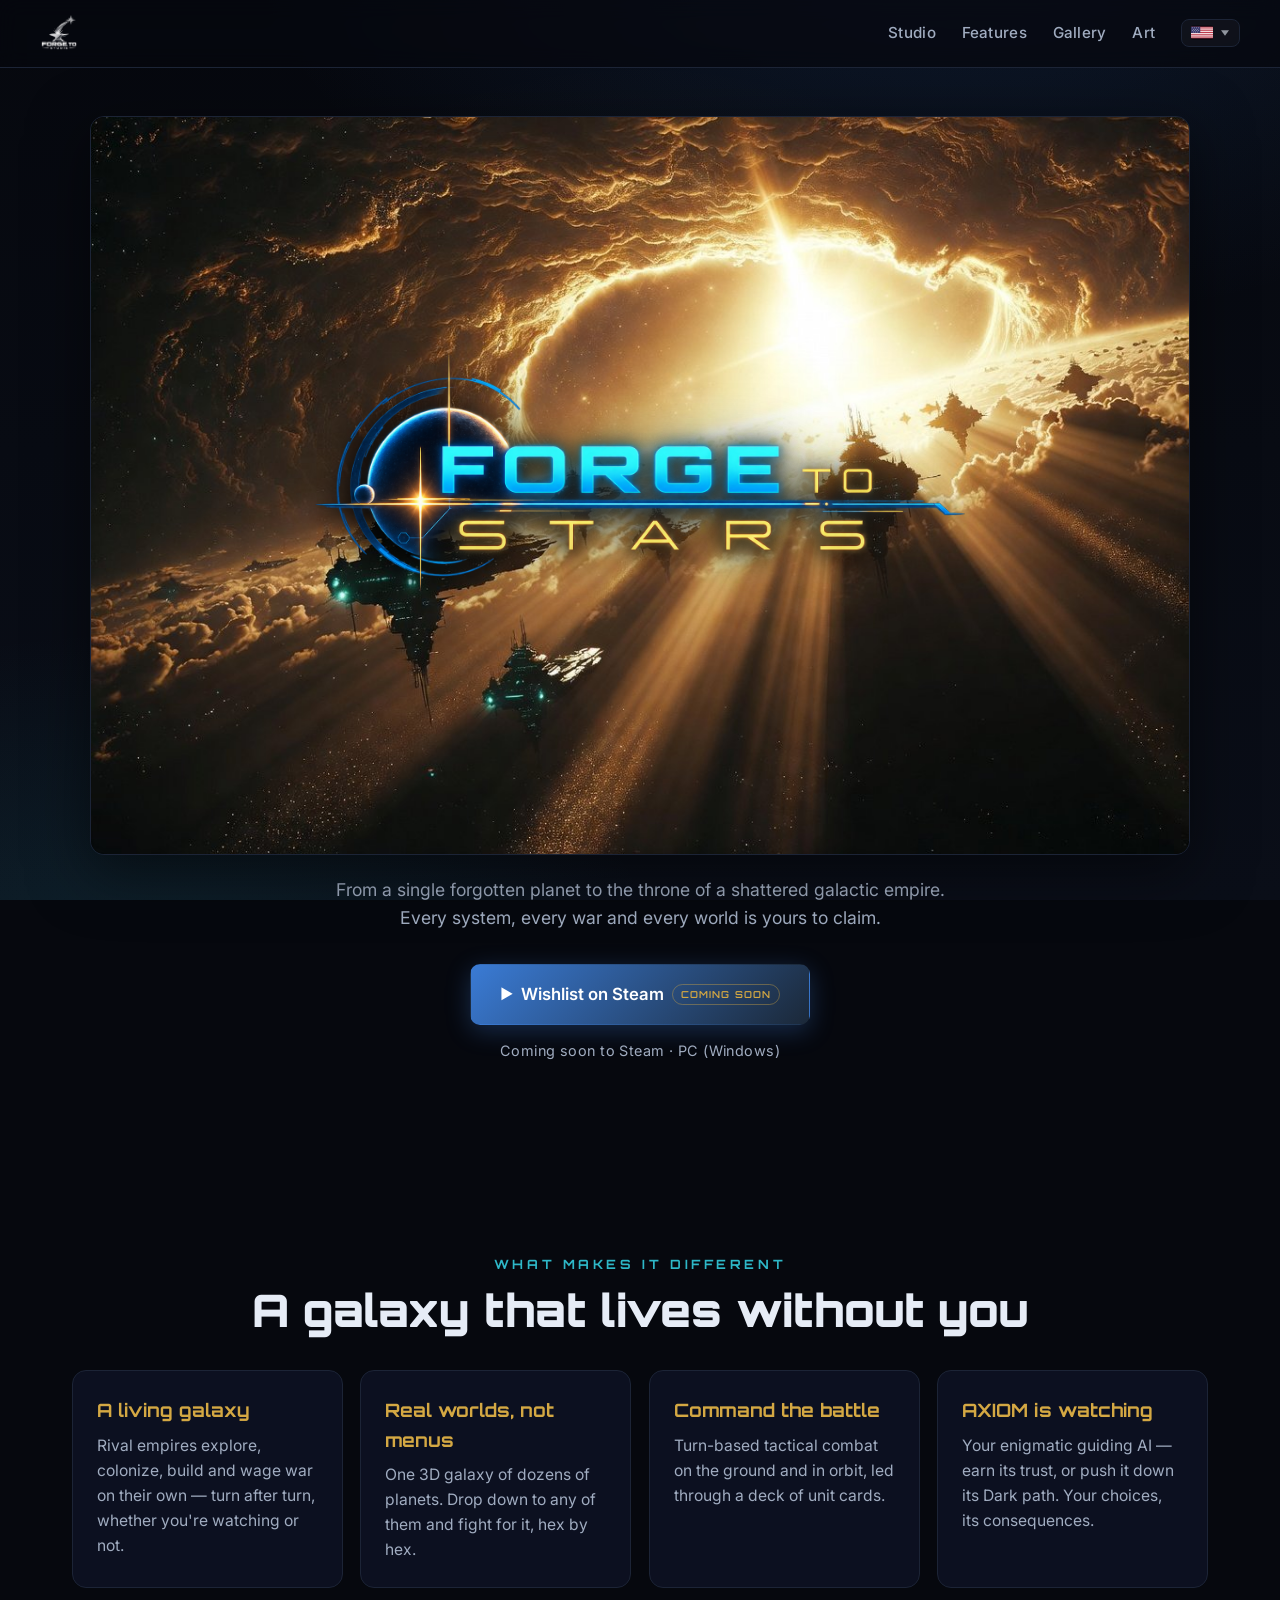
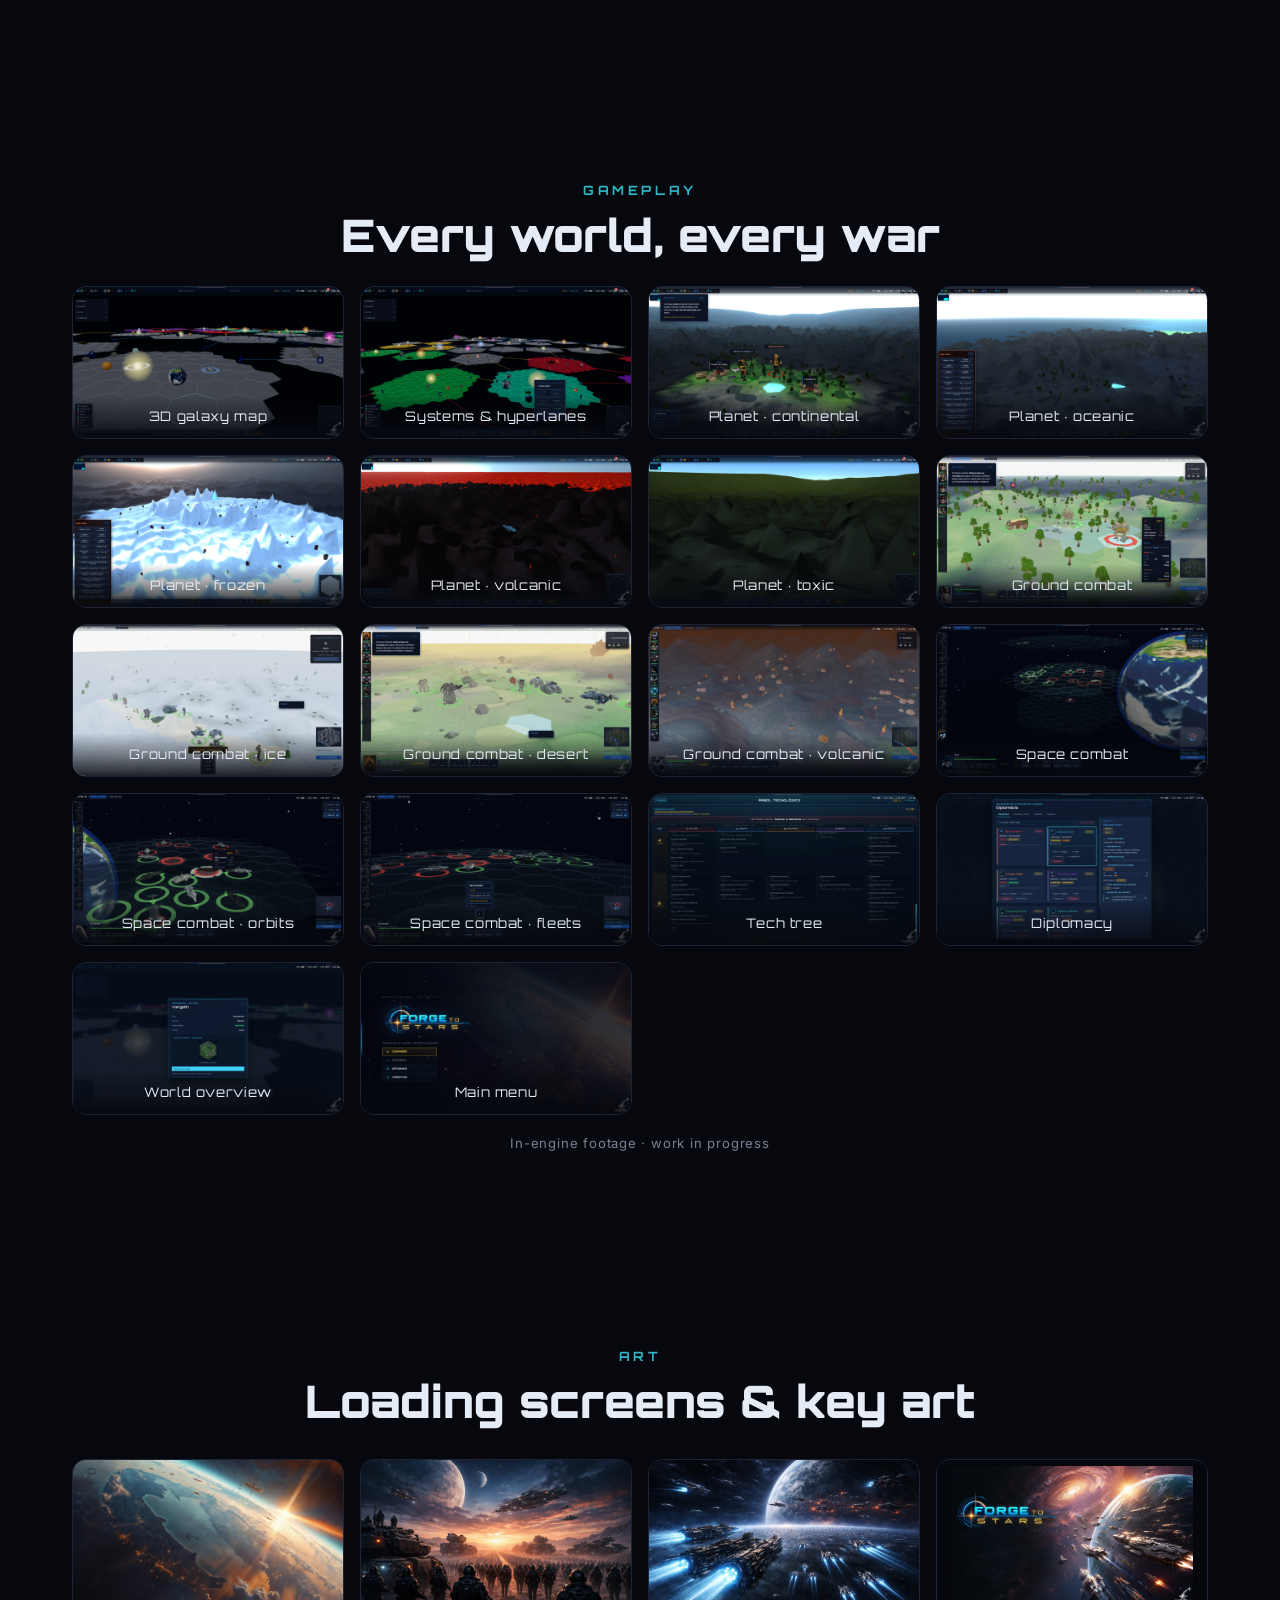
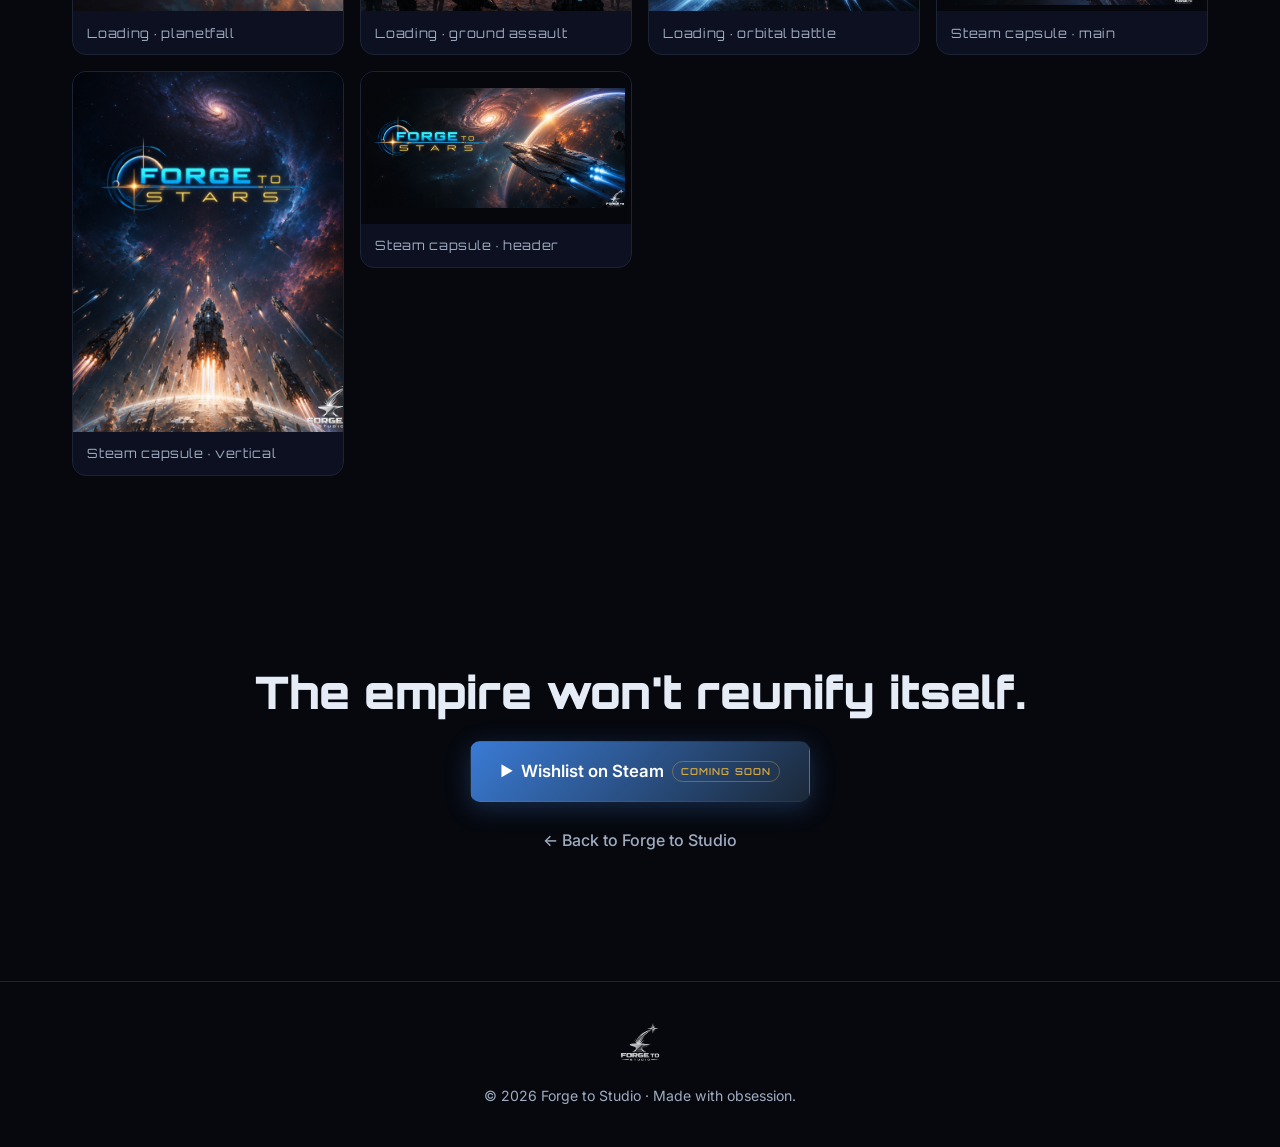
==== commit 8e50da4e: "polish(web): copy mas honesta y profesional + sin CTAs muertos - Quita el overclaim "no half-built s" ====
--- a/forge-to-stars/index.html
+++ b/forge-to-stars/index.html
@@ -16,7 +16,7 @@
   <link rel="preconnect" href="https://fonts.googleapis.com" />
   <link rel="preconnect" href="https://fonts.gstatic.com" crossorigin />
   <link href="https://fonts.googleapis.com/css2?family=Orbitron:wght@500;700;900&family=Inter:wght@400;500;600&display=swap" rel="stylesheet" />
-  <link rel="stylesheet" href="../style.css?v=11" />
+  <link rel="stylesheet" href="../style.css?v=12" />
 </head>
 <body>
   <div class="starfield" aria-hidden="true"></div>
@@ -28,7 +28,6 @@
       <a href="#features" data-i18n="nav.features">Features</a>
       <a href="#gallery" data-i18n="nav.gallery">Gallery</a>
       <a href="#art" data-i18n="nav.art">Art</a>
-      <a href="#" data-i18n="nav.wishlist" data-todo="Steam">Wishlist</a>
       <select class="lang" aria-label="Language"></select>
     </nav>
   </header>
@@ -46,7 +45,7 @@
         Every system, every war and every world is yours to claim.
       </p>
       <div class="hero__cta">
-        <a class="btn btn--steam" href="#" data-todo="Steam store page"><span class="btn__icon">▶</span> <span data-i18n="game.wishlist">Wishlist on Steam</span></a>
+        <span class="btn btn--steam is-soon"><span class="btn__icon">▶</span> <span data-i18n="game.wishlist">Wishlist on Steam</span> <span class="soon-tag" data-i18n="misc.soon">Coming soon</span></span>
       </div>
       <p class="game__note" data-i18n="game.platforms">Coming soon to Steam · PC (Windows)</p>
     </section>
@@ -119,7 +118,7 @@
     <!-- CTA final -->
     <section class="finalcta">
       <h2 class="section__title" data-i18n="cta.title">The empire won't reunify itself.</h2>
-      <a class="btn btn--steam" href="#" data-todo="Steam store page"><span class="btn__icon">▶</span> <span data-i18n="game.wishlist">Wishlist on Steam</span></a>
+      <span class="btn btn--steam is-soon"><span class="btn__icon">▶</span> <span data-i18n="game.wishlist">Wishlist on Steam</span> <span class="soon-tag" data-i18n="misc.soon">Coming soon</span></span>
       <p><a class="backlink" href="../" data-i18n="cta.back">← Back to Forge to Studio</a></p>
     </section>
   </main>
@@ -135,7 +134,7 @@
     <img id="lightbox-img" src="" alt="" />
   </div>
 
-  <script src="../i18n.js?v=11"></script>
+  <script src="../i18n.js?v=12"></script>
   <script>
     document.getElementById('year').textContent = new Date().getFullYear();
     for (const a of document.querySelectorAll('a[href^="#"]')) {
@@ -152,3 +151,4 @@
   </script>
 </body>
 </html>
+
--- a/style.css
+++ b/style.css
@@ -355,6 +355,17 @@
   font-size: 0.8rem; letter-spacing: 0.05em; color: var(--text-dim);
 }
 
+/* ─── "Coming soon": CTAs/enlaces aún no activos (sin link muerto) ───── */
+.btn.is-soon { cursor: default; }
+.btn.is-soon:hover { transform: none; }
+.soon-tag {
+  font-family: 'Orbitron', sans-serif; font-size: 0.6rem; letter-spacing: 0.12em;
+  text-transform: uppercase; color: var(--gold); white-space: nowrap;
+  border: 1px solid rgba(212,168,67,0.4); border-radius: 999px; padding: 0.12rem 0.5rem;
+}
+.socials--soon { align-items: center; }
+.socials--soon span:not(.soon-tag) { color: var(--text-dim); font-weight: 500; }
+
 /* ─── Responsive ─────────────────────────────────────── */
 @media (max-width: 900px) {
   .gamecard { grid-template-columns: 1fr; text-align: center; }
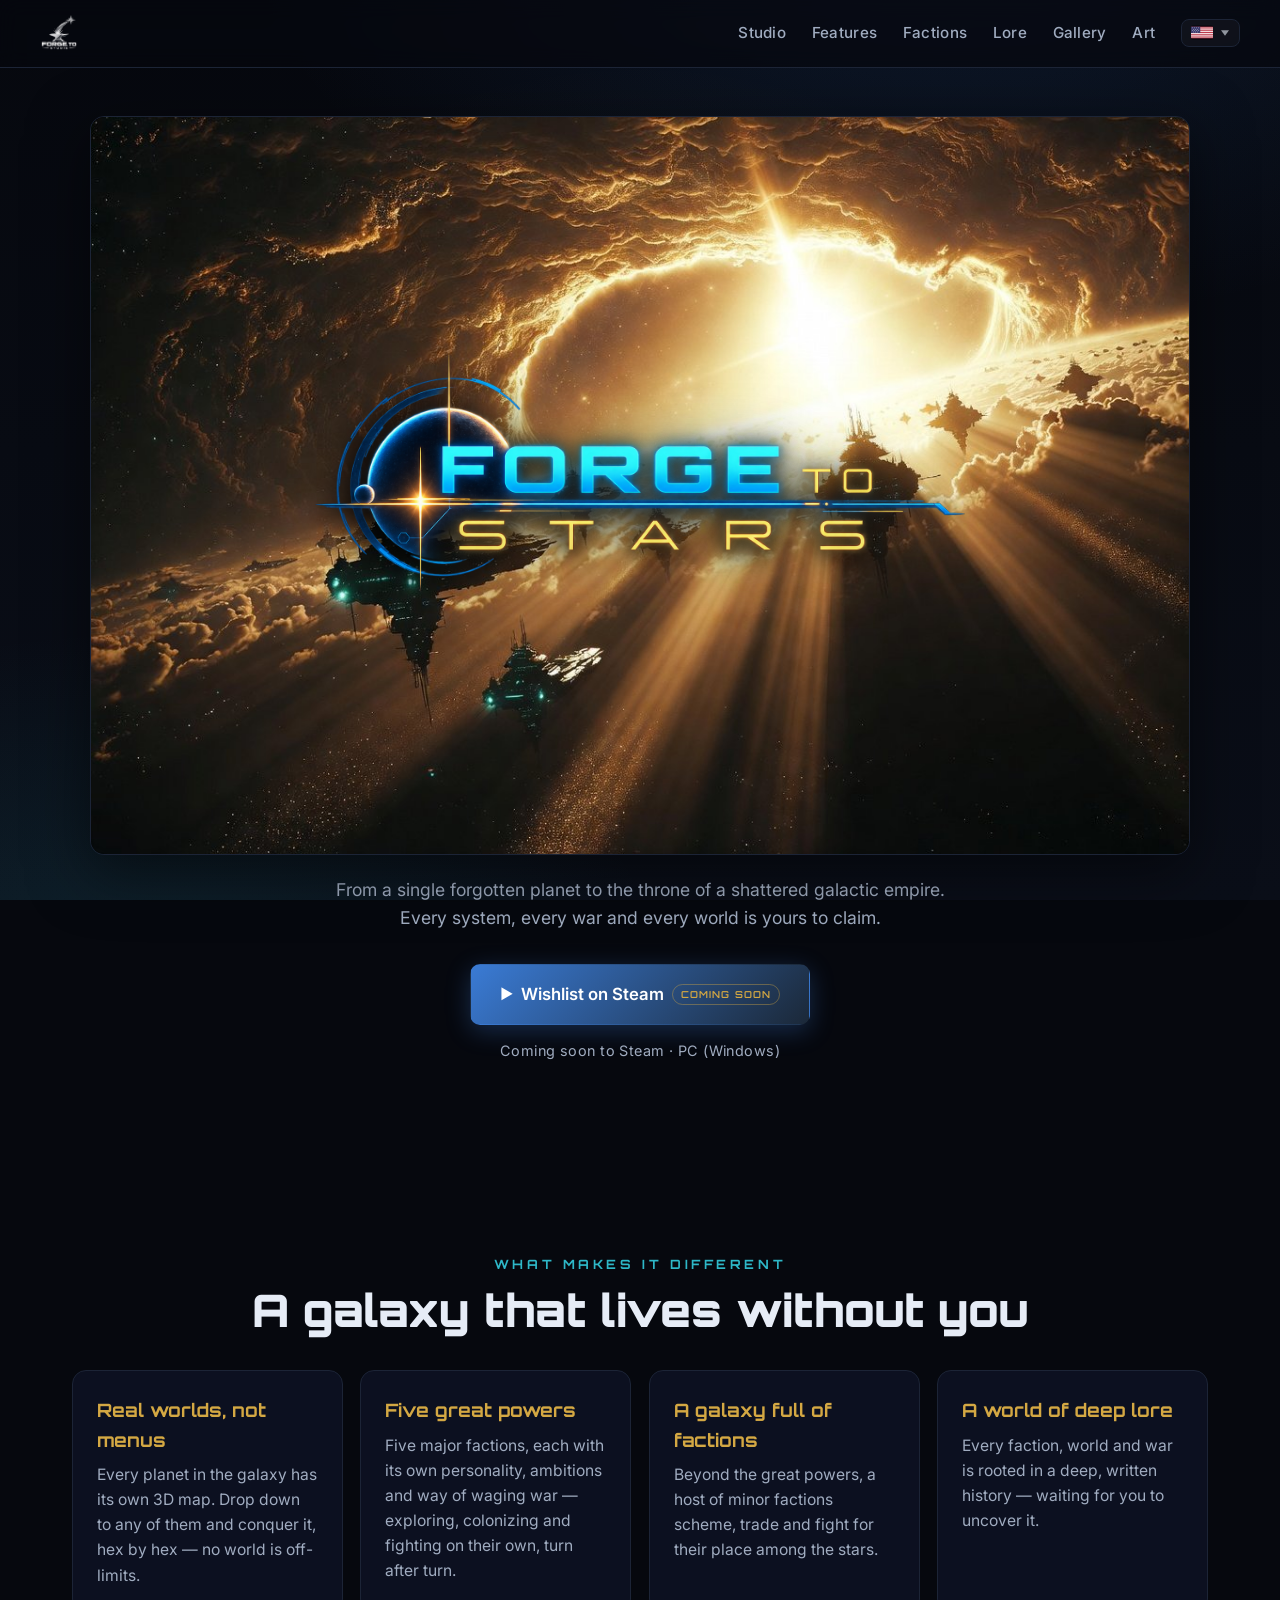
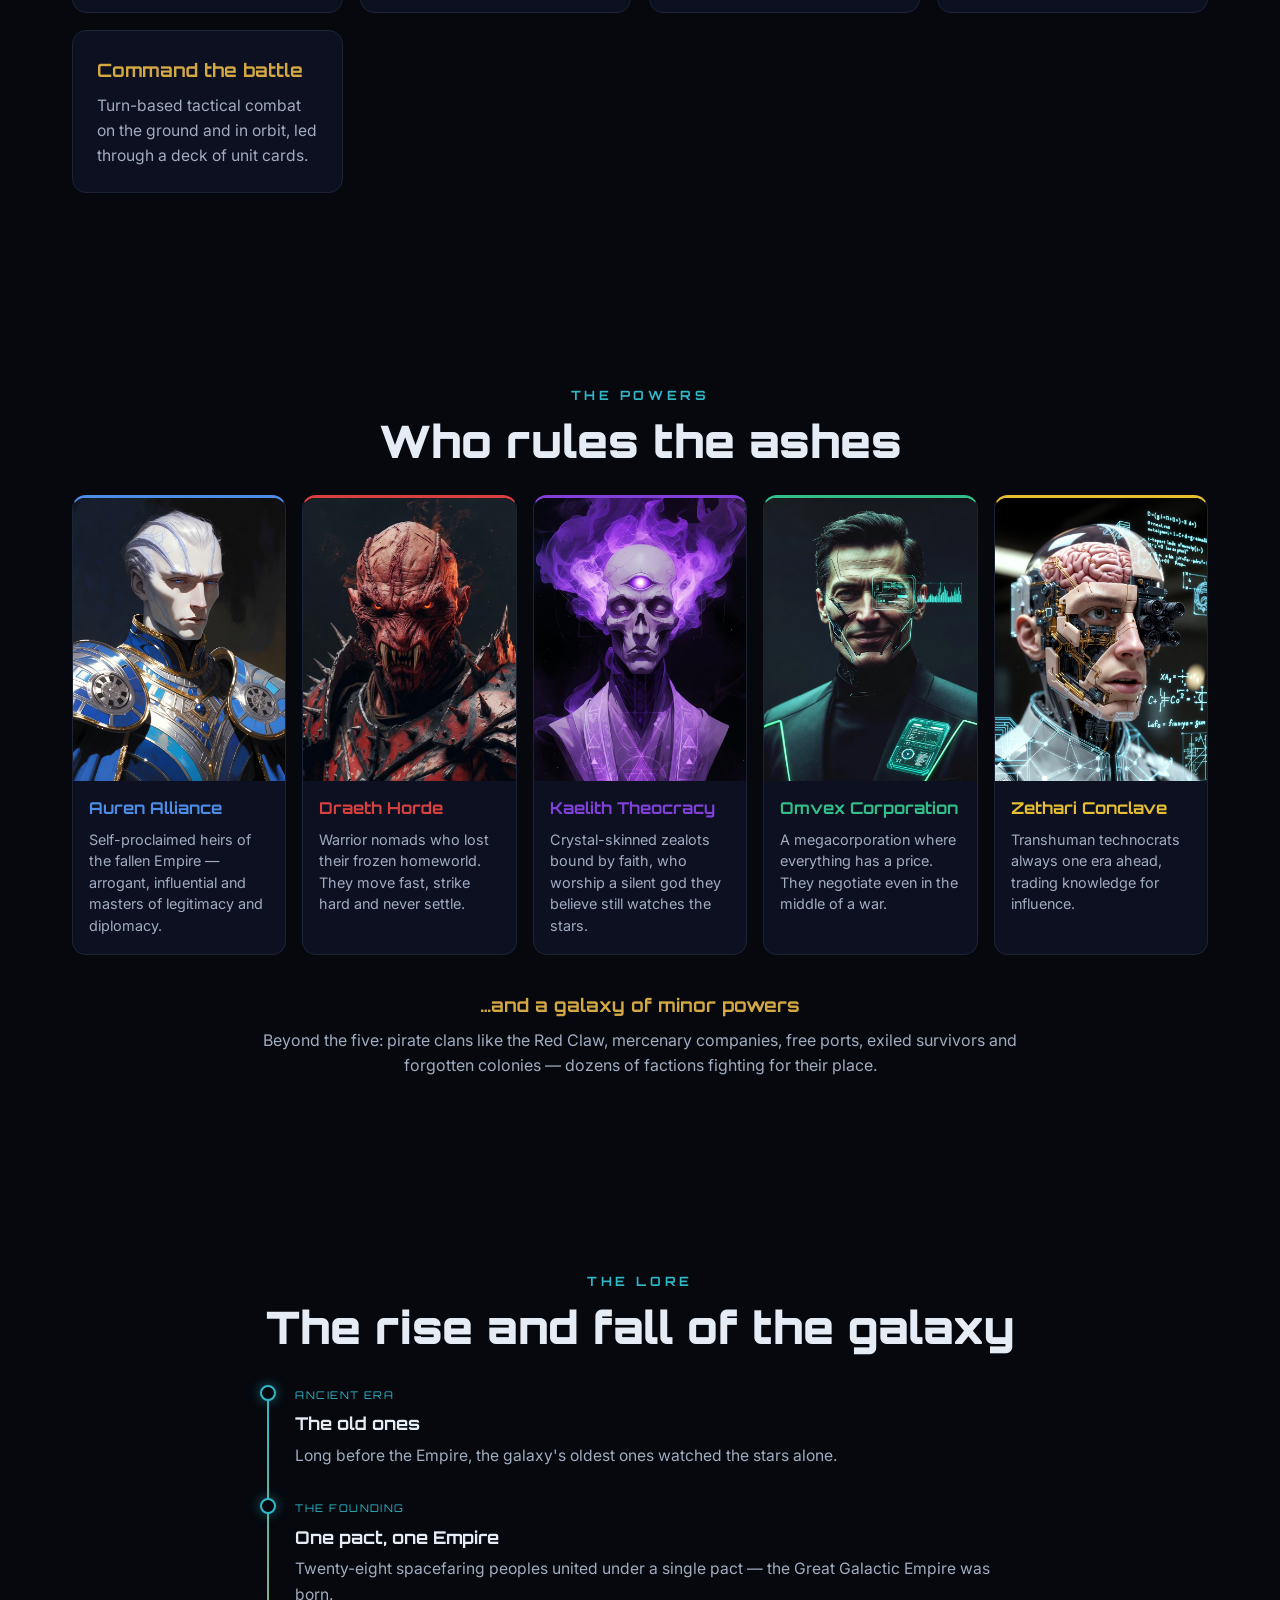
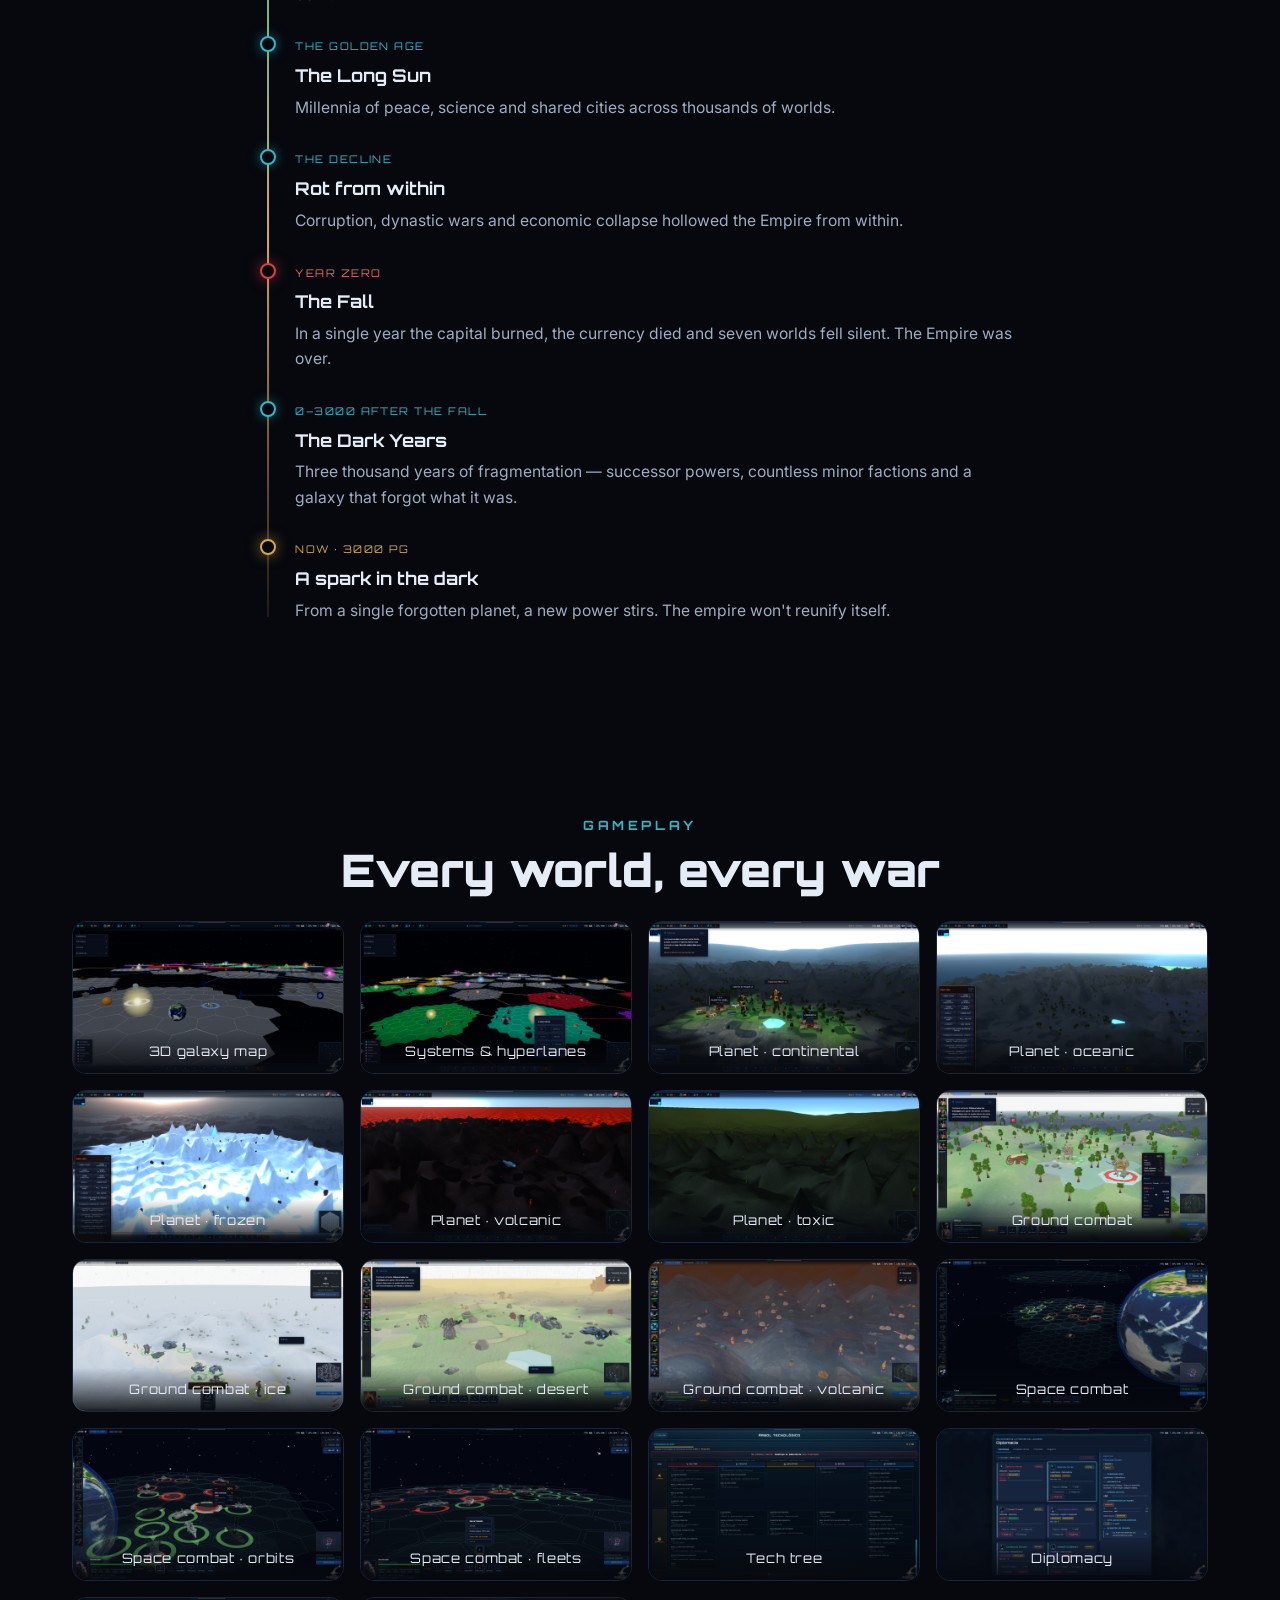
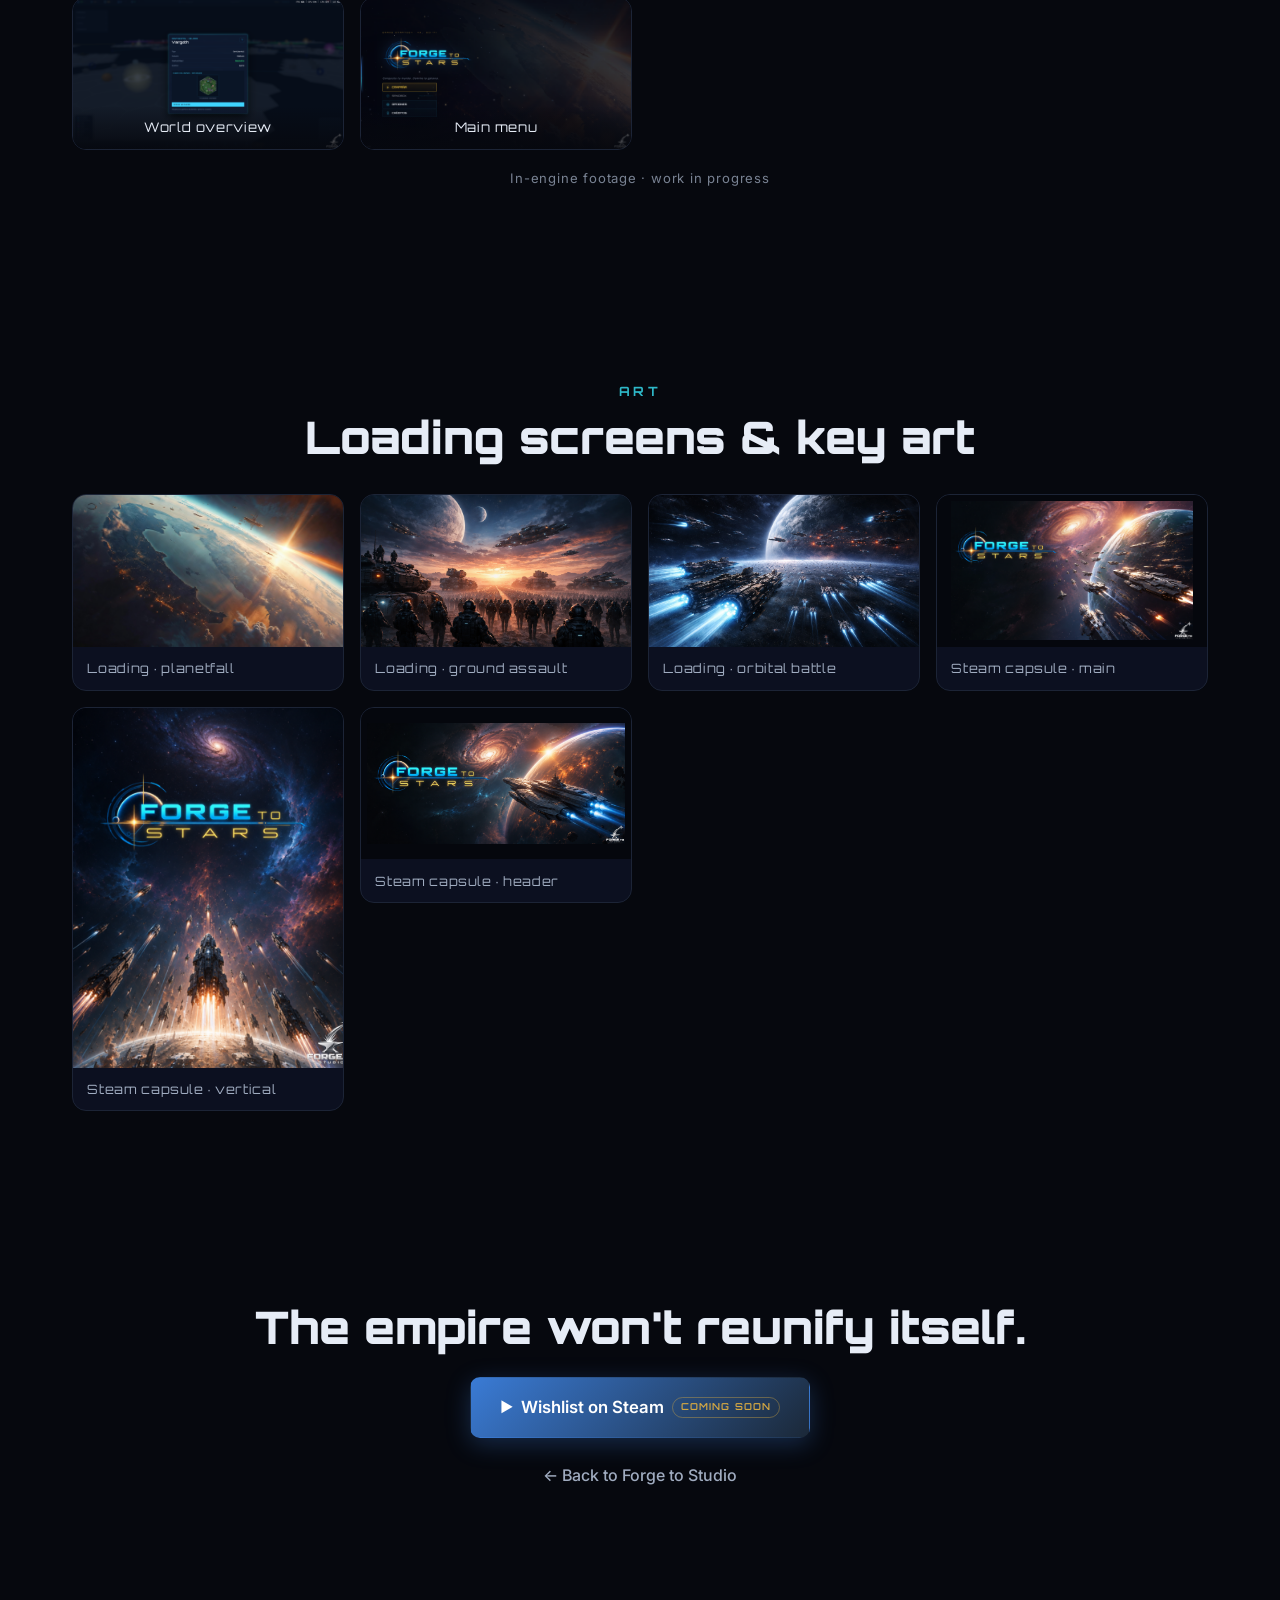
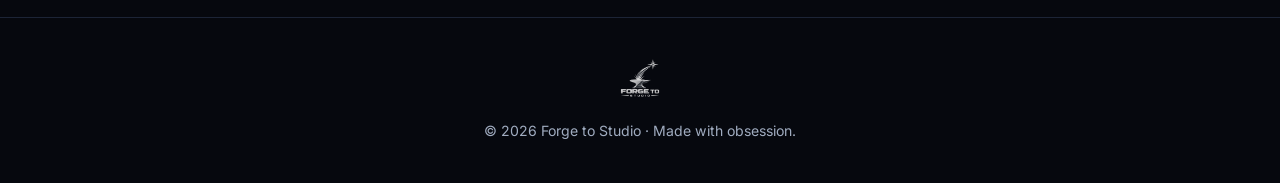
==== commit 9e04667c: "feat(web): reenfoque de mensaje + seccion de facciones y cronologia del lore - AXIOM fuera del escap" ====
--- a/forge-to-stars/index.html
+++ b/forge-to-stars/index.html
@@ -16,7 +16,7 @@
   <link rel="preconnect" href="https://fonts.googleapis.com" />
   <link rel="preconnect" href="https://fonts.gstatic.com" crossorigin />
   <link href="https://fonts.googleapis.com/css2?family=Orbitron:wght@500;700;900&family=Inter:wght@400;500;600&display=swap" rel="stylesheet" />
-  <link rel="stylesheet" href="../style.css?v=12" />
+  <link rel="stylesheet" href="../style.css?v=14" />
 </head>
 <body>
   <div class="starfield" aria-hidden="true"></div>
@@ -26,6 +26,8 @@
     <nav class="nav__links">
       <a href="../" data-i18n="nav.studio">Studio</a>
       <a href="#features" data-i18n="nav.features">Features</a>
+      <a href="#factions" data-i18n="nav.factions">Factions</a>
+      <a href="#lore" data-i18n="nav.lore">Lore</a>
       <a href="#gallery" data-i18n="nav.gallery">Gallery</a>
       <a href="#art" data-i18n="nav.art">Art</a>
       <select class="lang" aria-label="Language"></select>
@@ -56,22 +58,73 @@
       <h2 class="section__title" data-i18n="features.title">A galaxy that lives without you</h2>
       <div class="features-grid">
         <div class="feature">
-          <h3 data-i18n="feat.living.h">A living galaxy</h3>
-          <p data-i18n="feat.living.p">Rival empires explore, colonize, build and wage war on their own — turn after turn, whether you're watching or not.</p>
-        </div>
-        <div class="feature">
           <h3 data-i18n="feat.worlds.h">Real worlds, not menus</h3>
-          <p data-i18n="feat.worlds.p">One 3D galaxy of dozens of planets. Drop down to any of them and fight for it, hex by hex.</p>
+          <p data-i18n="feat.worlds.p">Every planet in the galaxy has its own 3D map. Drop down to any of them and conquer it, hex by hex — no world is off-limits.</p>
+        </div>
+        <div class="feature">
+          <h3 data-i18n="feat.factions.h">Five great powers</h3>
+          <p data-i18n="feat.factions.p">Five major factions, each with its own personality, ambitions and way of waging war — exploring, colonizing and fighting on their own, turn after turn.</p>
+        </div>
+        <div class="feature">
+          <h3 data-i18n="feat.minors.h">A galaxy full of factions</h3>
+          <p data-i18n="feat.minors.p">Beyond the great powers, a host of minor factions scheme, trade and fight for their place among the stars.</p>
+        </div>
+        <div class="feature">
+          <h3 data-i18n="feat.lore.h">A world of deep lore</h3>
+          <p data-i18n="feat.lore.p">Every faction, world and war is rooted in a deep, written history — waiting for you to uncover it.</p>
         </div>
         <div class="feature">
           <h3 data-i18n="feat.combat.h">Command the battle</h3>
           <p data-i18n="feat.combat.p">Turn-based tactical combat on the ground and in orbit, led through a deck of unit cards.</p>
         </div>
-        <div class="feature">
-          <h3 data-i18n="feat.axiom.h">AXIOM is watching</h3>
-          <p data-i18n="feat.axiom.p">Your enigmatic guiding AI — earn its trust, or push it down its Dark path. Your choices, its consequences.</p>
-        </div>
-      </div>
+      </div>
+    </section>
+
+    <!-- FACTIONS — 5 grandes potencias + menores, bajo un mismo paraguas -->
+    <section id="factions" class="factionsec">
+      <p class="section__kicker" data-i18n="fac.kicker">THE POWERS</p>
+      <h2 class="section__title" data-i18n="fac.title">Who rules the ashes</h2>
+      <div class="facgrid">
+        <article class="fac" style="--fac:#4d8de6">
+          <div class="fac__art"><img src="../assets/factions/auren.jpg" alt="Auren Alliance" loading="lazy" /></div>
+          <div class="fac__body"><h3 class="fac__name" data-i18n="fac.auren.h">Auren Alliance</h3><p class="fac__desc" data-i18n="fac.auren.p">Self-proclaimed heirs of the fallen Empire — arrogant, influential and masters of legitimacy and diplomacy.</p></div>
+        </article>
+        <article class="fac" style="--fac:#d94040">
+          <div class="fac__art"><img src="../assets/factions/draeth.jpg" alt="Draeth Horde" loading="lazy" /></div>
+          <div class="fac__body"><h3 class="fac__name" data-i18n="fac.draeth.h">Draeth Horde</h3><p class="fac__desc" data-i18n="fac.draeth.p">Warrior nomads who lost their frozen homeworld. They move fast, strike hard and never settle.</p></div>
+        </article>
+        <article class="fac" style="--fac:#8040d9">
+          <div class="fac__art"><img src="../assets/factions/kaelith.jpg" alt="Kaelith Theocracy" loading="lazy" /></div>
+          <div class="fac__body"><h3 class="fac__name" data-i18n="fac.kaelith.h">Kaelith Theocracy</h3><p class="fac__desc" data-i18n="fac.kaelith.p">Crystal-skinned zealots bound by faith, who worship a silent god they believe still watches the stars.</p></div>
+        </article>
+        <article class="fac" style="--fac:#33bf8a">
+          <div class="fac__art"><img src="../assets/factions/omvex.jpg" alt="Omvex Corporation" loading="lazy" /></div>
+          <div class="fac__body"><h3 class="fac__name" data-i18n="fac.omvex.h">Omvex Corporation</h3><p class="fac__desc" data-i18n="fac.omvex.p">A megacorporation where everything has a price. They negotiate even in the middle of a war.</p></div>
+        </article>
+        <article class="fac" style="--fac:#e6bf33">
+          <div class="fac__art"><img src="../assets/factions/zethari.jpg" alt="Zethari Conclave" loading="lazy" /></div>
+          <div class="fac__body"><h3 class="fac__name" data-i18n="fac.zethari.h">Zethari Conclave</h3><p class="fac__desc" data-i18n="fac.zethari.p">Transhuman technocrats always one era ahead, trading knowledge for influence.</p></div>
+        </article>
+      </div>
+      <div class="minors">
+        <h3 class="minors__h" data-i18n="fac.minors.h">…and a galaxy of minor powers</h3>
+        <p class="minors__p" data-i18n="fac.minors.p">Beyond the five: pirate clans like the Red Claw, mercenary companies, free ports, exiled survivors and forgotten colonies — dozens of factions fighting for their place.</p>
+      </div>
+    </section>
+
+    <!-- LORE — cronología del auge y la caída (spoiler-safe) -->
+    <section id="lore" class="loresec">
+      <p class="section__kicker" data-i18n="lore.kicker">THE LORE</p>
+      <h2 class="section__title" data-i18n="lore.title">The rise and fall of the galaxy</h2>
+      <ol class="timeline">
+        <li class="tl"><div class="tl__dot"></div><div class="tl__c"><span class="tl__age">Ancient Era</span><h3 data-i18n="lore.e1.h">The old ones</h3><p data-i18n="lore.e1.p">Long before the Empire, the galaxy's oldest ones watched the stars alone.</p></div></li>
+        <li class="tl"><div class="tl__dot"></div><div class="tl__c"><span class="tl__age">The Founding</span><h3 data-i18n="lore.e2.h">One pact, one Empire</h3><p data-i18n="lore.e2.p">Twenty-eight spacefaring peoples united under a single pact — the Great Galactic Empire was born.</p></div></li>
+        <li class="tl"><div class="tl__dot"></div><div class="tl__c"><span class="tl__age">The Golden Age</span><h3 data-i18n="lore.e3.h">The Long Sun</h3><p data-i18n="lore.e3.p">Millennia of peace, science and shared cities across thousands of worlds.</p></div></li>
+        <li class="tl"><div class="tl__dot"></div><div class="tl__c"><span class="tl__age">The Decline</span><h3 data-i18n="lore.e4.h">Rot from within</h3><p data-i18n="lore.e4.p">Corruption, dynastic wars and economic collapse hollowed the Empire from within.</p></div></li>
+        <li class="tl tl--fall"><div class="tl__dot"></div><div class="tl__c"><span class="tl__age">Year Zero</span><h3 data-i18n="lore.e5.h">The Fall</h3><p data-i18n="lore.e5.p">In a single year the capital burned, the currency died and seven worlds fell silent. The Empire was over.</p></div></li>
+        <li class="tl"><div class="tl__dot"></div><div class="tl__c"><span class="tl__age">0–3000 after the Fall</span><h3 data-i18n="lore.e6.h">The Dark Years</h3><p data-i18n="lore.e6.p">Three thousand years of fragmentation — successor powers, countless minor factions and a galaxy that forgot what it was.</p></div></li>
+        <li class="tl tl--now"><div class="tl__dot"></div><div class="tl__c"><span class="tl__age">Now · 3000 PG</span><h3 data-i18n="lore.e7.h">A spark in the dark</h3><p data-i18n="lore.e7.p">From a single forgotten planet, a new power stirs. The empire won't reunify itself.</p></div></li>
+      </ol>
     </section>
 
     <!-- GALLERY -->
@@ -134,7 +187,7 @@
     <img id="lightbox-img" src="" alt="" />
   </div>
 
-  <script src="../i18n.js?v=12"></script>
+  <script src="../i18n.js?v=14"></script>
   <script>
     document.getElementById('year').textContent = new Date().getFullYear();
     for (const a of document.querySelectorAll('a[href^="#"]')) {
@@ -143,7 +196,7 @@
     // Lightbox: clic en una captura → pantalla completa (sin recorte).
     const lb = document.getElementById('lightbox'), lbImg = document.getElementById('lightbox-img');
     const closeLb = () => { lb.classList.remove('open'); lb.setAttribute('aria-hidden', 'true'); lbImg.src = ''; };
-    document.querySelectorAll('.shot img, .art img').forEach(img => {
+    document.querySelectorAll('.shot img, .art img, .fac__art img').forEach(img => {
       img.addEventListener('click', () => { lbImg.src = img.src; lbImg.alt = img.alt; lb.classList.add('open'); lb.setAttribute('aria-hidden', 'false'); });
     });
     lb.addEventListener('click', closeLb);
--- a/style.css
+++ b/style.css
@@ -355,6 +355,55 @@
   font-size: 0.8rem; letter-spacing: 0.05em; color: var(--text-dim);
 }
 
+/* ─── Facciones (5 grandes + menores, bajo un mismo paraguas) ───────── */
+.factionsec, .loresec { text-align: center; }
+.factionsec .section__title, .loresec .section__title { margin-bottom: 1.8rem; }
+.facgrid {
+  display: grid; grid-template-columns: repeat(auto-fit, minmax(190px, 1fr));
+  gap: 1rem; text-align: left;
+}
+.fac {
+  background: var(--panel); border: 1px solid var(--line); border-radius: var(--radius);
+  overflow: hidden; border-top: 3px solid var(--fac, var(--cyan));
+  transition: transform 0.2s, box-shadow 0.25s;
+}
+.fac:hover { transform: translateY(-4px); box-shadow: 0 16px 44px rgba(0,0,0,0.42); }
+.fac__art { aspect-ratio: 3 / 4; overflow: hidden; background: #05070d; cursor: zoom-in; }
+.fac__art img {
+  width: 100%; height: 100%; object-fit: cover; object-position: center top;
+  display: block; transition: transform 0.5s ease;
+}
+.fac:hover .fac__art img { transform: scale(1.05); }
+.fac__body { padding: 0.9rem 1rem 1.1rem; }
+.fac__name {
+  font-family: 'Orbitron', sans-serif; font-weight: 700; font-size: 1.02rem;
+  color: var(--fac, var(--cyan)); margin-bottom: 0.45rem;
+}
+.fac__desc { color: var(--text-dim); font-size: 0.9rem; line-height: 1.5; }
+.minors { max-width: 760px; margin: 2.2rem auto 0; }
+.minors__h { font-family: 'Orbitron', sans-serif; font-weight: 700; font-size: 1.15rem; color: var(--gold); margin-bottom: 0.5rem; }
+.minors__p { color: var(--text-dim); font-size: 1rem; }
+
+/* ─── Cronología del auge y la caída (timeline vertical) ────────────── */
+.timeline { list-style: none; max-width: 760px; margin: 0 auto; padding: 0; text-align: left; position: relative; }
+.timeline::before {
+  content: ''; position: absolute; left: 7px; top: 6px; bottom: 6px; width: 2px;
+  background: linear-gradient(180deg, var(--cyan), var(--gold) 55%, rgba(212,168,67,0.12));
+}
+.tl { position: relative; padding: 0 0 1.6rem 2.2rem; }
+.tl:last-child { padding-bottom: 0; }
+.tl__dot {
+  position: absolute; left: 0; top: 4px; width: 16px; height: 16px; border-radius: 50%;
+  background: var(--bg); border: 2px solid var(--cyan); box-shadow: 0 0 12px rgba(46,184,200,0.5);
+}
+.tl--fall .tl__dot { border-color: #d94040; box-shadow: 0 0 14px rgba(217,64,64,0.6); }
+.tl--now .tl__dot { border-color: var(--gold); box-shadow: 0 0 14px rgba(212,168,67,0.6); }
+.tl__age { font-family: 'Orbitron', sans-serif; font-size: 0.66rem; letter-spacing: 0.14em; text-transform: uppercase; color: var(--cyan); }
+.tl--fall .tl__age { color: #e56a6a; }
+.tl--now .tl__age { color: var(--gold); }
+.tl__c h3 { font-family: 'Orbitron', sans-serif; font-weight: 700; font-size: 1.1rem; margin: 0.2rem 0 0.35rem; }
+.tl__c p { color: var(--text-dim); font-size: 0.98rem; }
+
 /* ─── "Coming soon": CTAs/enlaces aún no activos (sin link muerto) ───── */
 .btn.is-soon { cursor: default; }
 .btn.is-soon:hover { transform: none; }
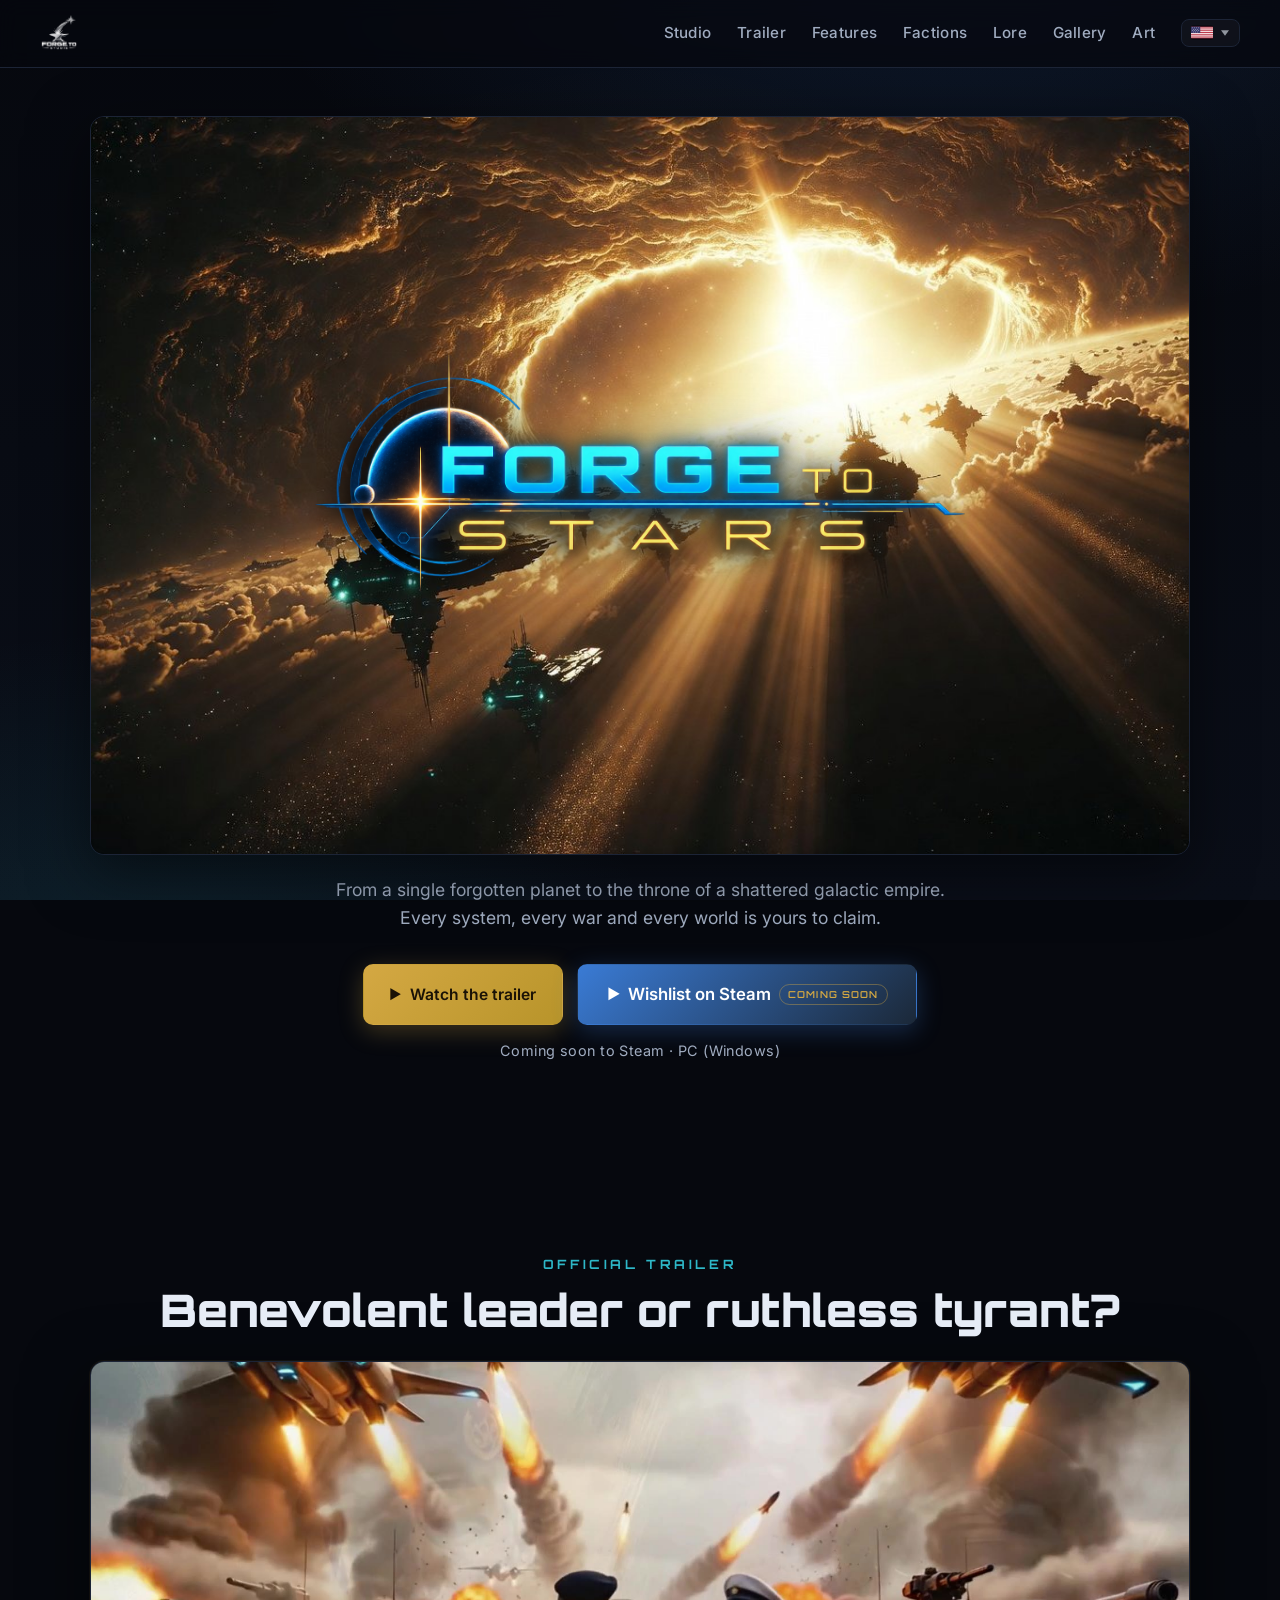
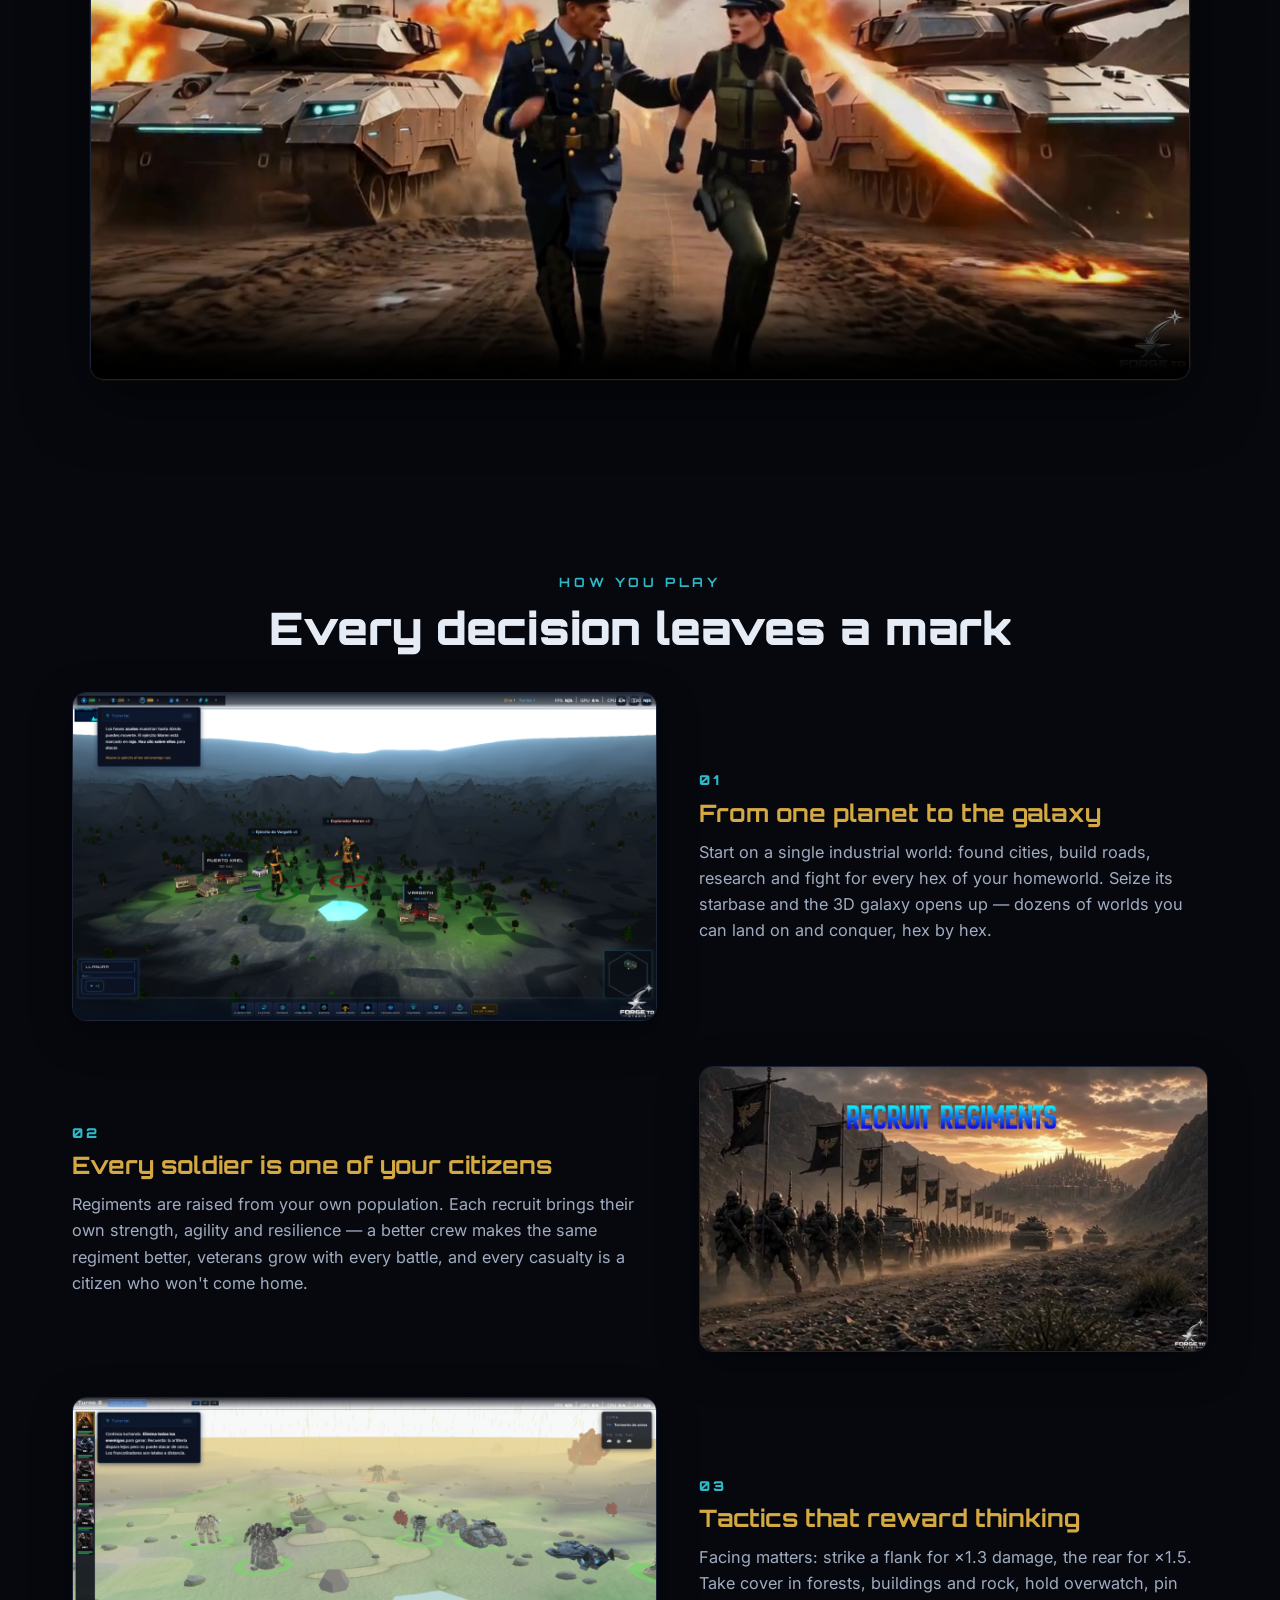
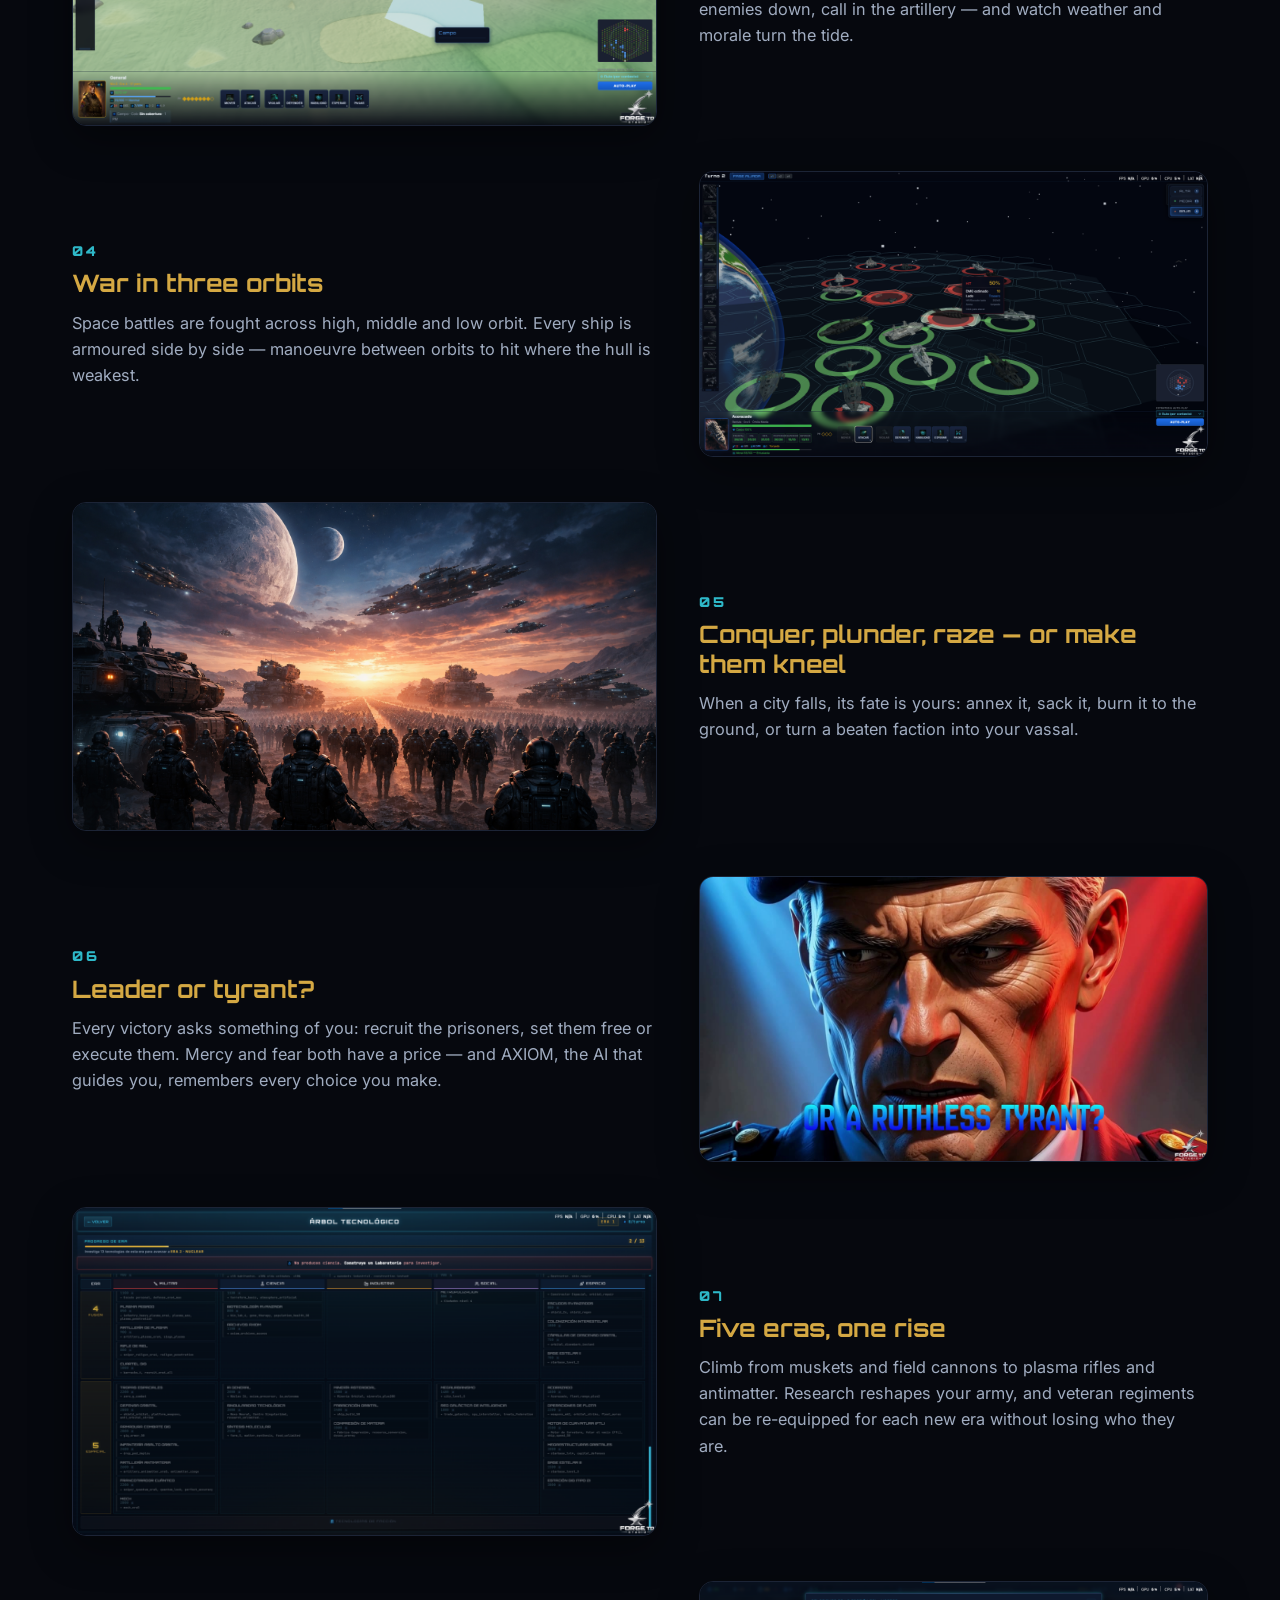
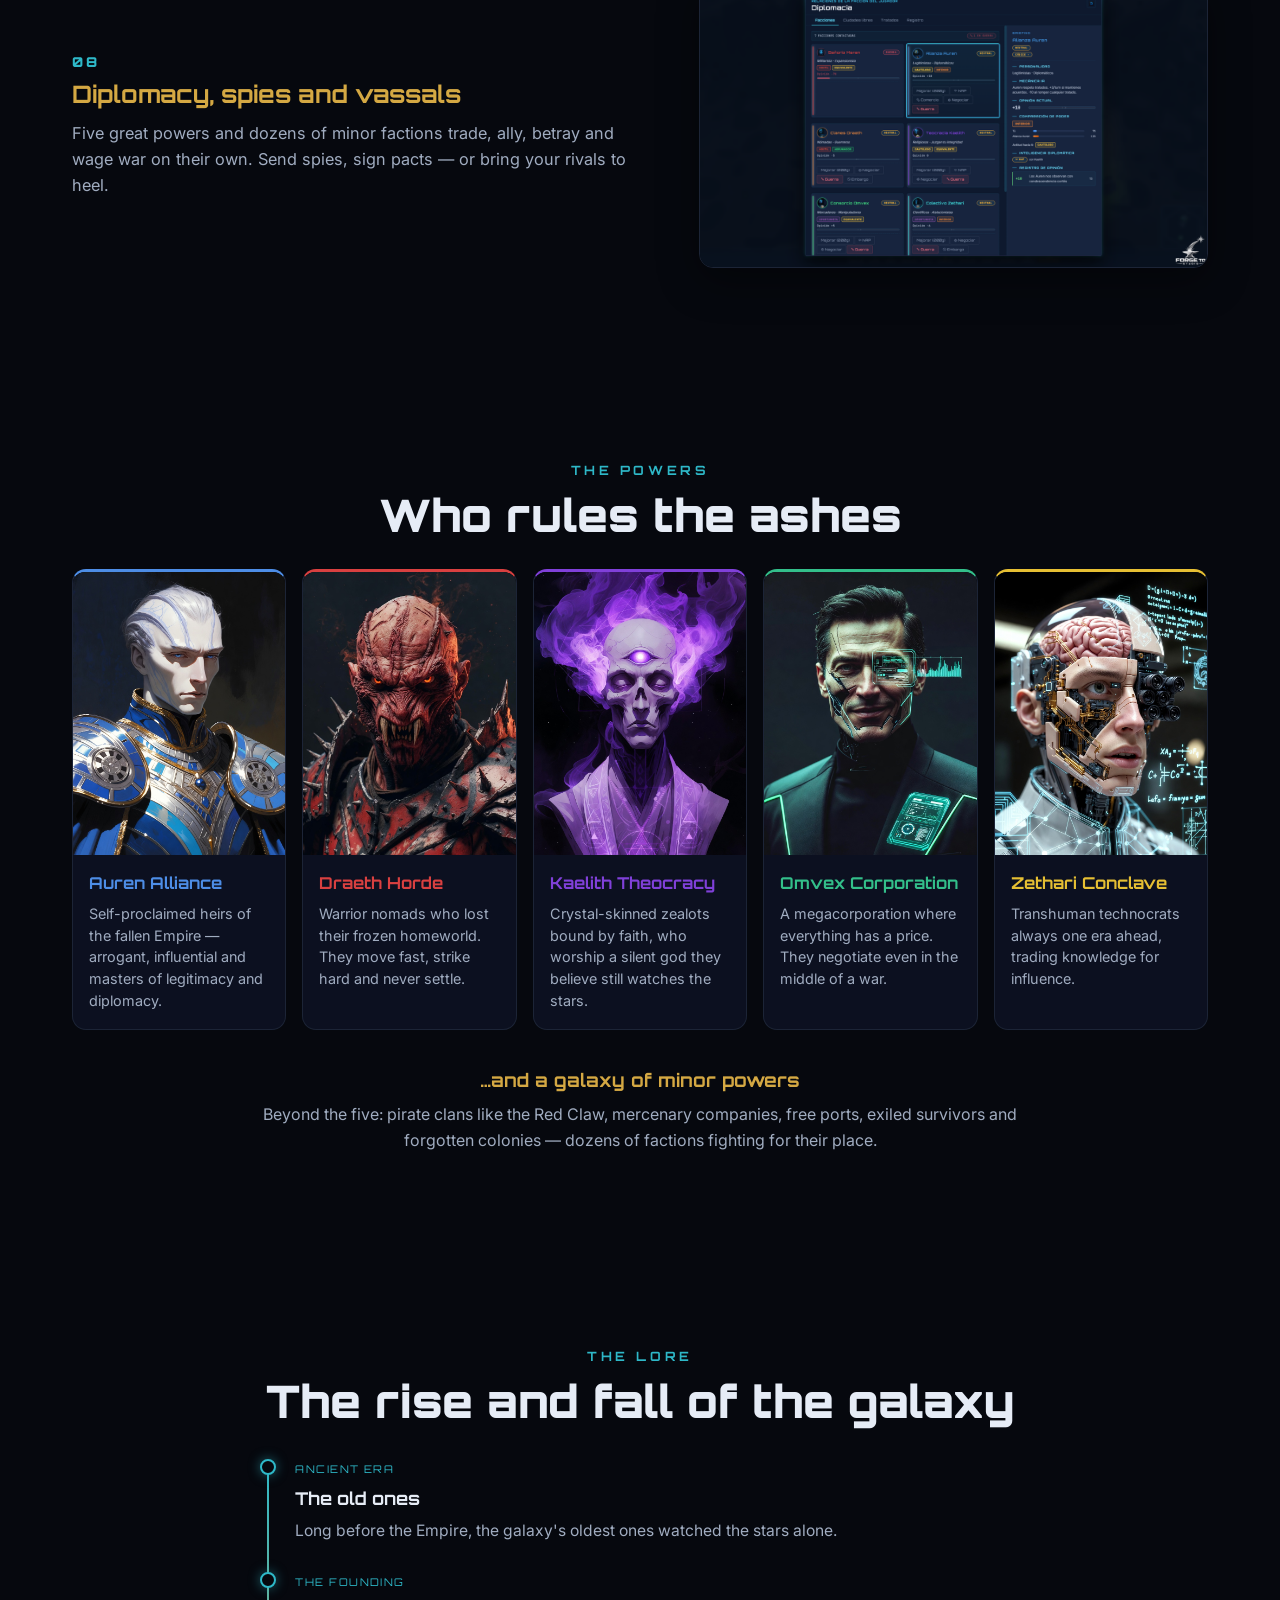
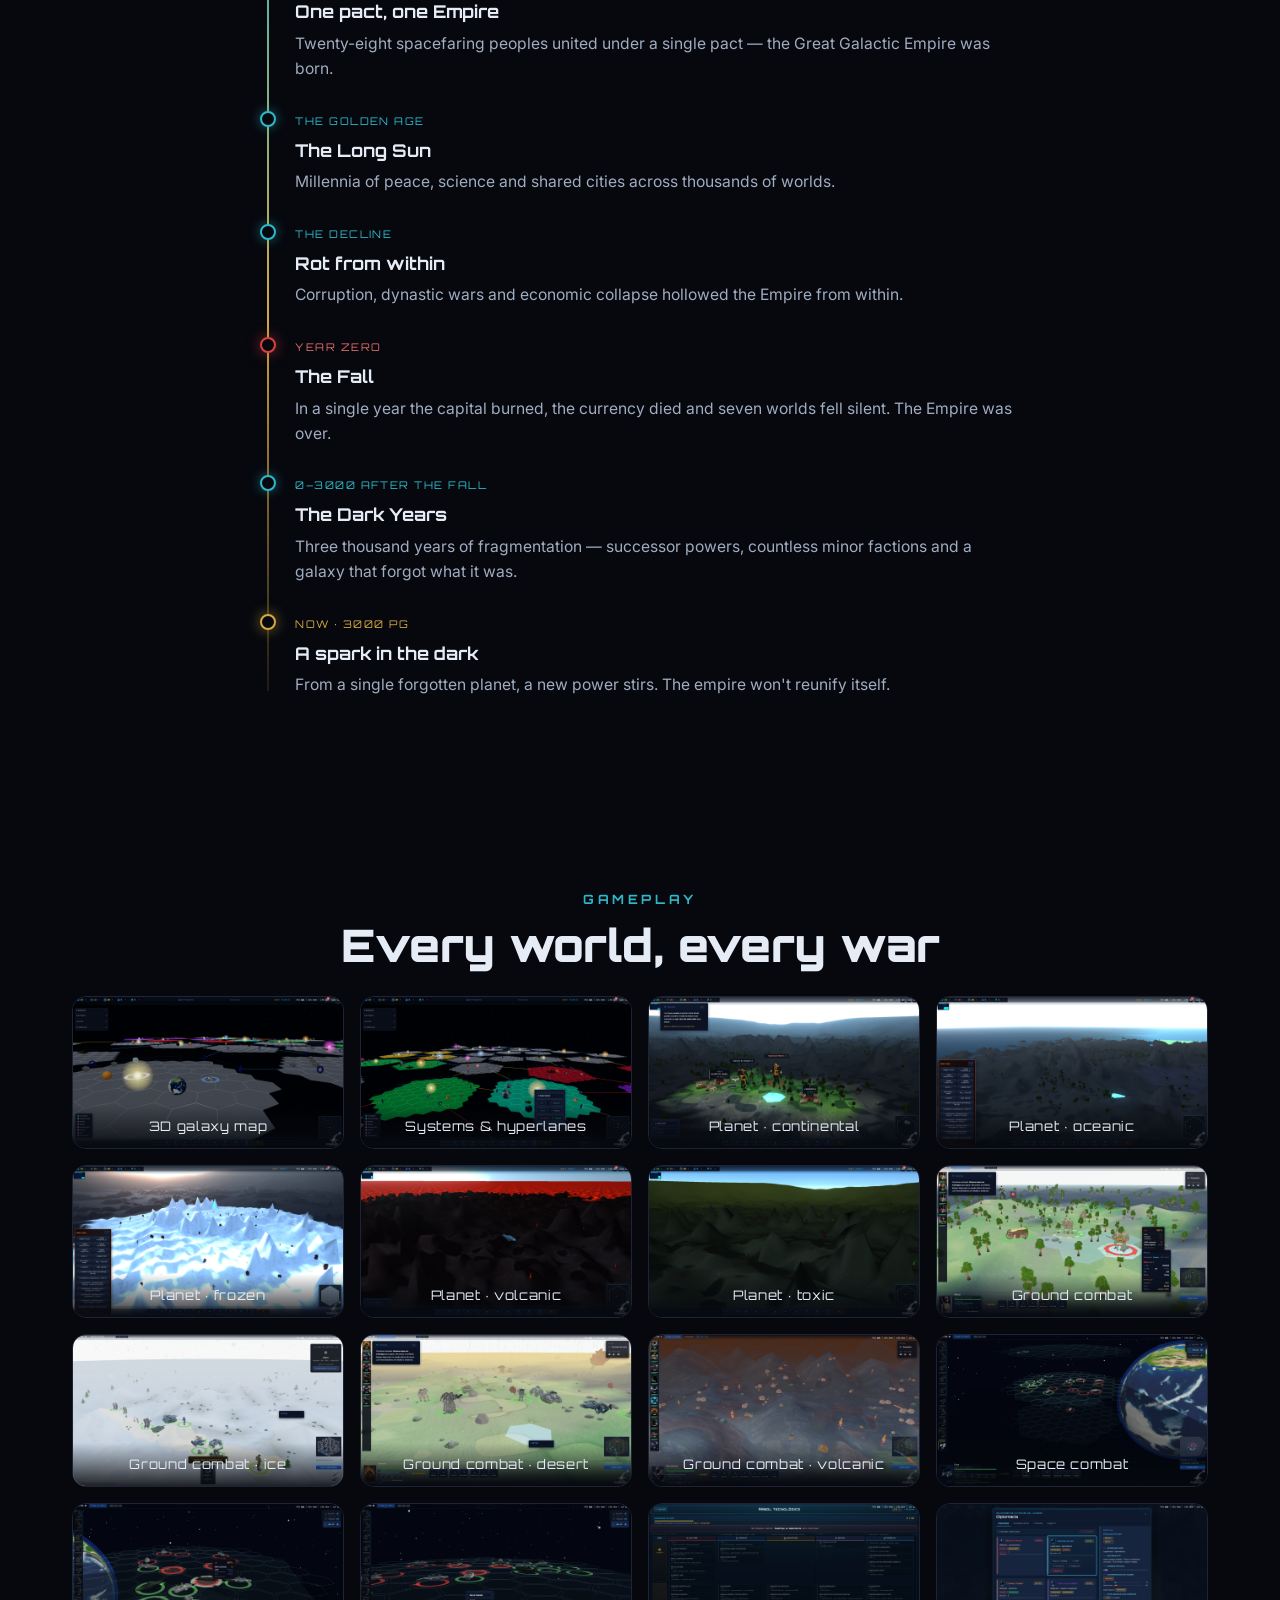
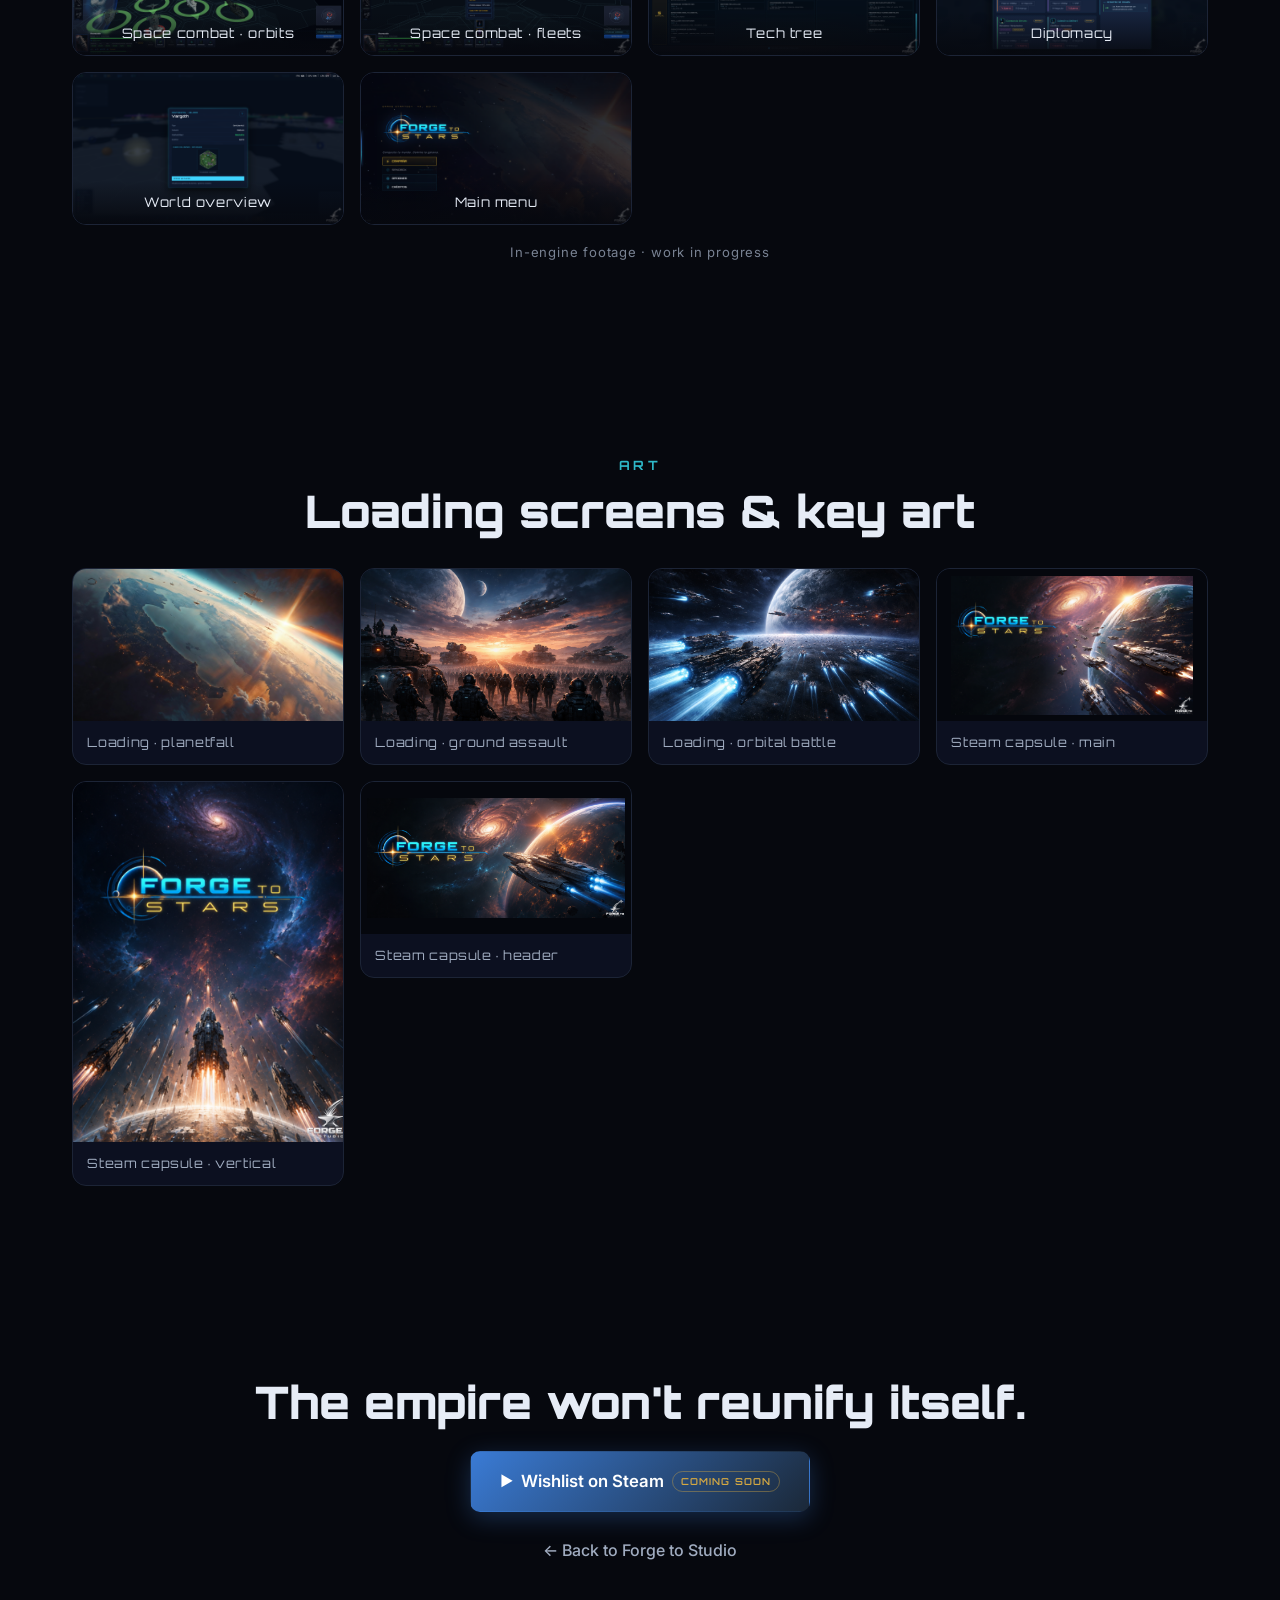
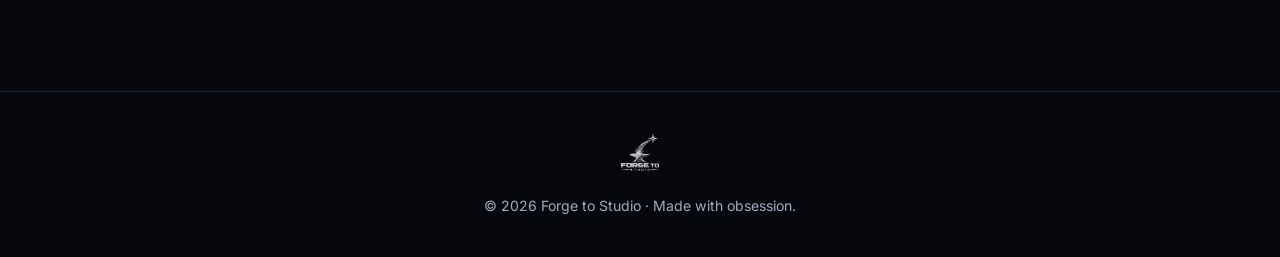
==== commit 7187019a: "feat(web): tráiler oficial + sección "Cómo se juega" con las mecánicas reales - Tráiler oficial (1:0" ====
--- a/forge-to-stars/index.html
+++ b/forge-to-stars/index.html
@@ -16,7 +16,7 @@
   <link rel="preconnect" href="https://fonts.googleapis.com" />
   <link rel="preconnect" href="https://fonts.gstatic.com" crossorigin />
   <link href="https://fonts.googleapis.com/css2?family=Orbitron:wght@500;700;900&family=Inter:wght@400;500;600&display=swap" rel="stylesheet" />
-  <link rel="stylesheet" href="../style.css?v=14" />
+  <link rel="stylesheet" href="../style.css?v=15" />
 </head>
 <body>
   <div class="starfield" aria-hidden="true"></div>
@@ -25,6 +25,7 @@
     <a class="nav__brand" href="../"><img src="../assets/logo_forge_studios.png" alt="Forge to Studio" /></a>
     <nav class="nav__links">
       <a href="../" data-i18n="nav.studio">Studio</a>
+      <a href="#trailer" data-i18n="nav.trailer">Trailer</a>
       <a href="#features" data-i18n="nav.features">Features</a>
       <a href="#factions" data-i18n="nav.factions">Factions</a>
       <a href="#lore" data-i18n="nav.lore">Lore</a>
@@ -47,36 +48,60 @@
         Every system, every war and every world is yours to claim.
       </p>
       <div class="hero__cta">
+        <a class="btn btn--gold" href="#trailer"><span class="btn__icon">▶</span> <span data-i18n="game.watch">Watch the trailer</span></a>
         <span class="btn btn--steam is-soon"><span class="btn__icon">▶</span> <span data-i18n="game.wishlist">Wishlist on Steam</span> <span class="soon-tag" data-i18n="misc.soon">Coming soon</span></span>
       </div>
       <p class="game__note" data-i18n="game.platforms">Coming soon to Steam · PC (Windows)</p>
     </section>
 
-    <!-- FEATURES -->
-    <section id="features" class="features-sec">
-      <p class="section__kicker" data-i18n="features.kicker">WHAT MAKES IT DIFFERENT</p>
-      <h2 class="section__title" data-i18n="features.title">A galaxy that lives without you</h2>
-      <div class="features-grid">
-        <div class="feature">
-          <h3 data-i18n="feat.worlds.h">Real worlds, not menus</h3>
-          <p data-i18n="feat.worlds.p">Every planet in the galaxy has its own 3D map. Drop down to any of them and conquer it, hex by hex — no world is off-limits.</p>
-        </div>
-        <div class="feature">
-          <h3 data-i18n="feat.factions.h">Five great powers</h3>
-          <p data-i18n="feat.factions.p">Five major factions, each with its own personality, ambitions and way of waging war — exploring, colonizing and fighting on their own, turn after turn.</p>
-        </div>
-        <div class="feature">
-          <h3 data-i18n="feat.minors.h">A galaxy full of factions</h3>
-          <p data-i18n="feat.minors.p">Beyond the great powers, a host of minor factions scheme, trade and fight for their place among the stars.</p>
-        </div>
-        <div class="feature">
-          <h3 data-i18n="feat.lore.h">A world of deep lore</h3>
-          <p data-i18n="feat.lore.p">Every faction, world and war is rooted in a deep, written history — waiting for you to uncover it.</p>
-        </div>
-        <div class="feature">
-          <h3 data-i18n="feat.combat.h">Command the battle</h3>
-          <p data-i18n="feat.combat.p">Turn-based tactical combat on the ground and in orbit, led through a deck of unit cards.</p>
-        </div>
+    <!-- TRAILER — vídeo comprimido (1080p60, faststart); sin precarga hasta que le den a play -->
+    <section id="trailer" class="trailer">
+      <p class="section__kicker" data-i18n="trailer.kicker">OFFICIAL TRAILER</p>
+      <h2 class="section__title" data-i18n="trailer.title">Benevolent leader or ruthless tyrant?</h2>
+      <div class="trailer__frame">
+        <video class="trailer__player" controls preload="none" playsinline poster="../assets/trailer-poster.jpg">
+          <source src="../assets/video/forge-to-stars-trailer.mp4" type="video/mp4">
+        </video>
+      </div>
+    </section>
+
+    <!-- CÓMO SE JUEGA — mecánicas reales del juego (verificadas en el código), filas alternas imagen/texto -->
+    <section id="features" class="mechsec">
+      <p class="section__kicker" data-i18n="mech.kicker">HOW YOU PLAY</p>
+      <h2 class="section__title" data-i18n="mech.title">Every decision leaves a mark</h2>
+      <div class="mechs">
+        <article class="mech">
+          <div class="mech__media"><img src="../assets/shots/planet-continental.png" alt="Planet map" loading="lazy" /></div>
+          <div class="mech__body"><span class="mech__num">01</span><h3 data-i18n="mech.m1.h">From one planet to the galaxy</h3><p data-i18n="mech.m1.p">Start on a single industrial world: found cities, build roads, research and fight for every hex of your homeworld. Seize its starbase and the 3D galaxy opens up — dozens of worlds you can land on and conquer, hex by hex.</p></div>
+        </article>
+        <article class="mech">
+          <div class="mech__media"><img src="../assets/trailer/regiments.jpg" alt="Regiments marching" loading="lazy" /></div>
+          <div class="mech__body"><span class="mech__num">02</span><h3 data-i18n="mech.m2.h">Every soldier is one of your citizens</h3><p data-i18n="mech.m2.p">Regiments are raised from your own population. Each recruit brings their own strength, agility and resilience — a better crew makes the same regiment better, veterans grow with every battle, and every casualty is a citizen who won't come home.</p></div>
+        </article>
+        <article class="mech">
+          <div class="mech__media"><img src="../assets/shots/ground-desert.png" alt="Ground combat" loading="lazy" /></div>
+          <div class="mech__body"><span class="mech__num">03</span><h3 data-i18n="mech.m3.h">Tactics that reward thinking</h3><p data-i18n="mech.m3.p">Facing matters: strike a flank for ×1.3 damage, the rear for ×1.5. Take cover in forests, buildings and rock, hold overwatch, pin enemies down, call in the artillery — and watch weather and morale turn the tide.</p></div>
+        </article>
+        <article class="mech">
+          <div class="mech__media"><img src="../assets/shots/space-orbits.png" alt="Space combat in three orbits" loading="lazy" /></div>
+          <div class="mech__body"><span class="mech__num">04</span><h3 data-i18n="mech.m4.h">War in three orbits</h3><p data-i18n="mech.m4.p">Space battles are fought across high, middle and low orbit. Every ship is armoured side by side — manoeuvre between orbits to hit where the hull is weakest.</p></div>
+        </article>
+        <article class="mech">
+          <div class="mech__media"><img src="../assets/loading/loading-ground.png" alt="Ground assault" loading="lazy" /></div>
+          <div class="mech__body"><span class="mech__num">05</span><h3 data-i18n="mech.m5.h">Conquer, plunder, raze — or make them kneel</h3><p data-i18n="mech.m5.p">When a city falls, its fate is yours: annex it, sack it, burn it to the ground, or turn a beaten faction into your vassal.</p></div>
+        </article>
+        <article class="mech">
+          <div class="mech__media"><img src="../assets/trailer/leader-or-tyrant.jpg" alt="Benevolent ruler or ruthless tyrant?" loading="lazy" /></div>
+          <div class="mech__body"><span class="mech__num">06</span><h3 data-i18n="mech.m6.h">Leader or tyrant?</h3><p data-i18n="mech.m6.p">Every victory asks something of you: recruit the prisoners, set them free or execute them. Mercy and fear both have a price — and AXIOM, the AI that guides you, remembers every choice you make.</p></div>
+        </article>
+        <article class="mech">
+          <div class="mech__media"><img src="../assets/shots/tech-tree.png" alt="Tech tree" loading="lazy" /></div>
+          <div class="mech__body"><span class="mech__num">07</span><h3 data-i18n="mech.m7.h">Five eras, one rise</h3><p data-i18n="mech.m7.p">Climb from muskets and field cannons to plasma rifles and antimatter. Research reshapes your army, and veteran regiments can be re-equipped for each new era without losing who they are.</p></div>
+        </article>
+        <article class="mech">
+          <div class="mech__media"><img src="../assets/shots/diplomacy.png" alt="Diplomacy" loading="lazy" /></div>
+          <div class="mech__body"><span class="mech__num">08</span><h3 data-i18n="mech.m8.h">Diplomacy, spies and vassals</h3><p data-i18n="mech.m8.p">Five great powers and dozens of minor factions trade, ally, betray and wage war on their own. Send spies, sign pacts — or bring your rivals to heel.</p></div>
+        </article>
       </div>
     </section>
 
@@ -187,7 +212,7 @@
     <img id="lightbox-img" src="" alt="" />
   </div>
 
-  <script src="../i18n.js?v=14"></script>
+  <script src="../i18n.js?v=15"></script>
   <script>
     document.getElementById('year').textContent = new Date().getFullYear();
     for (const a of document.querySelectorAll('a[href^="#"]')) {
@@ -196,7 +221,7 @@
     // Lightbox: clic en una captura → pantalla completa (sin recorte).
     const lb = document.getElementById('lightbox'), lbImg = document.getElementById('lightbox-img');
     const closeLb = () => { lb.classList.remove('open'); lb.setAttribute('aria-hidden', 'true'); lbImg.src = ''; };
-    document.querySelectorAll('.shot img, .art img, .fac__art img').forEach(img => {
+    document.querySelectorAll('.shot img, .art img, .fac__art img, .mech__media img').forEach(img => {
       img.addEventListener('click', () => { lbImg.src = img.src; lbImg.alt = img.alt; lb.classList.add('open'); lb.setAttribute('aria-hidden', 'false'); });
     });
     lb.addEventListener('click', closeLb);
--- a/style.css
+++ b/style.css
@@ -265,6 +265,38 @@
 .feature h3 { font-family: 'Orbitron', sans-serif; font-weight: 700; font-size: 1.15rem; margin-bottom: 0.5rem; color: var(--gold); }
 .feature p { color: var(--text-dim); font-size: 0.98rem; }
 
+/* ─── Tráiler (página del juego) ─────────────────────── */
+.trailer { text-align: center; }
+.trailer__frame {
+  max-width: 1100px; margin: 1.6rem auto 0; border-radius: var(--radius); overflow: hidden;
+  border: 1px solid var(--line); box-shadow: 0 18px 64px rgba(0,0,0,0.55), 0 0 0 1px rgba(212,168,67,0.08);
+}
+.trailer__player { width: 100%; display: block; aspect-ratio: 16 / 9; background: #05070d; }
+
+/* ─── Cómo se juega: mecánicas en filas alternas imagen/texto ──────── */
+.mechsec { text-align: center; }
+.mechsec .section__title { margin-bottom: 2.4rem; }
+.mechs { display: grid; gap: clamp(1.6rem, 4vw, 2.8rem); text-align: left; }
+.mech {
+  display: grid; grid-template-columns: 1.15fr 1fr; gap: clamp(1.2rem, 3.5vw, 2.6rem); align-items: center;
+}
+.mech:nth-child(even) .mech__media { order: 2; }
+.mech__media {
+  aspect-ratio: 16 / 9; overflow: hidden; cursor: zoom-in;
+  border: 1px solid var(--line); border-radius: var(--radius); box-shadow: 0 12px 40px rgba(0,0,0,0.4);
+}
+.mech__media img { width: 100%; height: 100%; object-fit: cover; display: block; transition: transform 0.45s ease; }
+.mech:hover .mech__media img { transform: scale(1.04); }
+.mech__num {
+  display: block; font-family: 'Orbitron', sans-serif; font-weight: 900; font-size: 0.85rem;
+  letter-spacing: 0.2em; color: var(--cyan); margin-bottom: 0.4rem;
+}
+.mech__body h3 {
+  font-family: 'Orbitron', sans-serif; font-weight: 700; font-size: clamp(1.15rem, 2.4vw, 1.5rem);
+  line-height: 1.25; color: var(--gold); margin-bottom: 0.7rem;
+}
+.mech__body p { color: var(--text-dim); font-size: 1.02rem; }
+
 /* ─── Galería ────────────────────────────────────────── */
 .gallery__grid { display: grid; grid-template-columns: repeat(auto-fit, minmax(260px, 1fr)); gap: 1rem; }
 .shot {
@@ -419,6 +451,8 @@
 @media (max-width: 900px) {
   .gamecard { grid-template-columns: 1fr; text-align: center; }
   .gamecard__art { max-width: 420px; margin-inline: auto; }
+  .mech { grid-template-columns: 1fr; }
+  .mech:nth-child(even) .mech__media { order: 0; }
 }
 @media (max-width: 780px) {
   .nav__links { gap: 0.9rem; font-size: 0.85rem; }
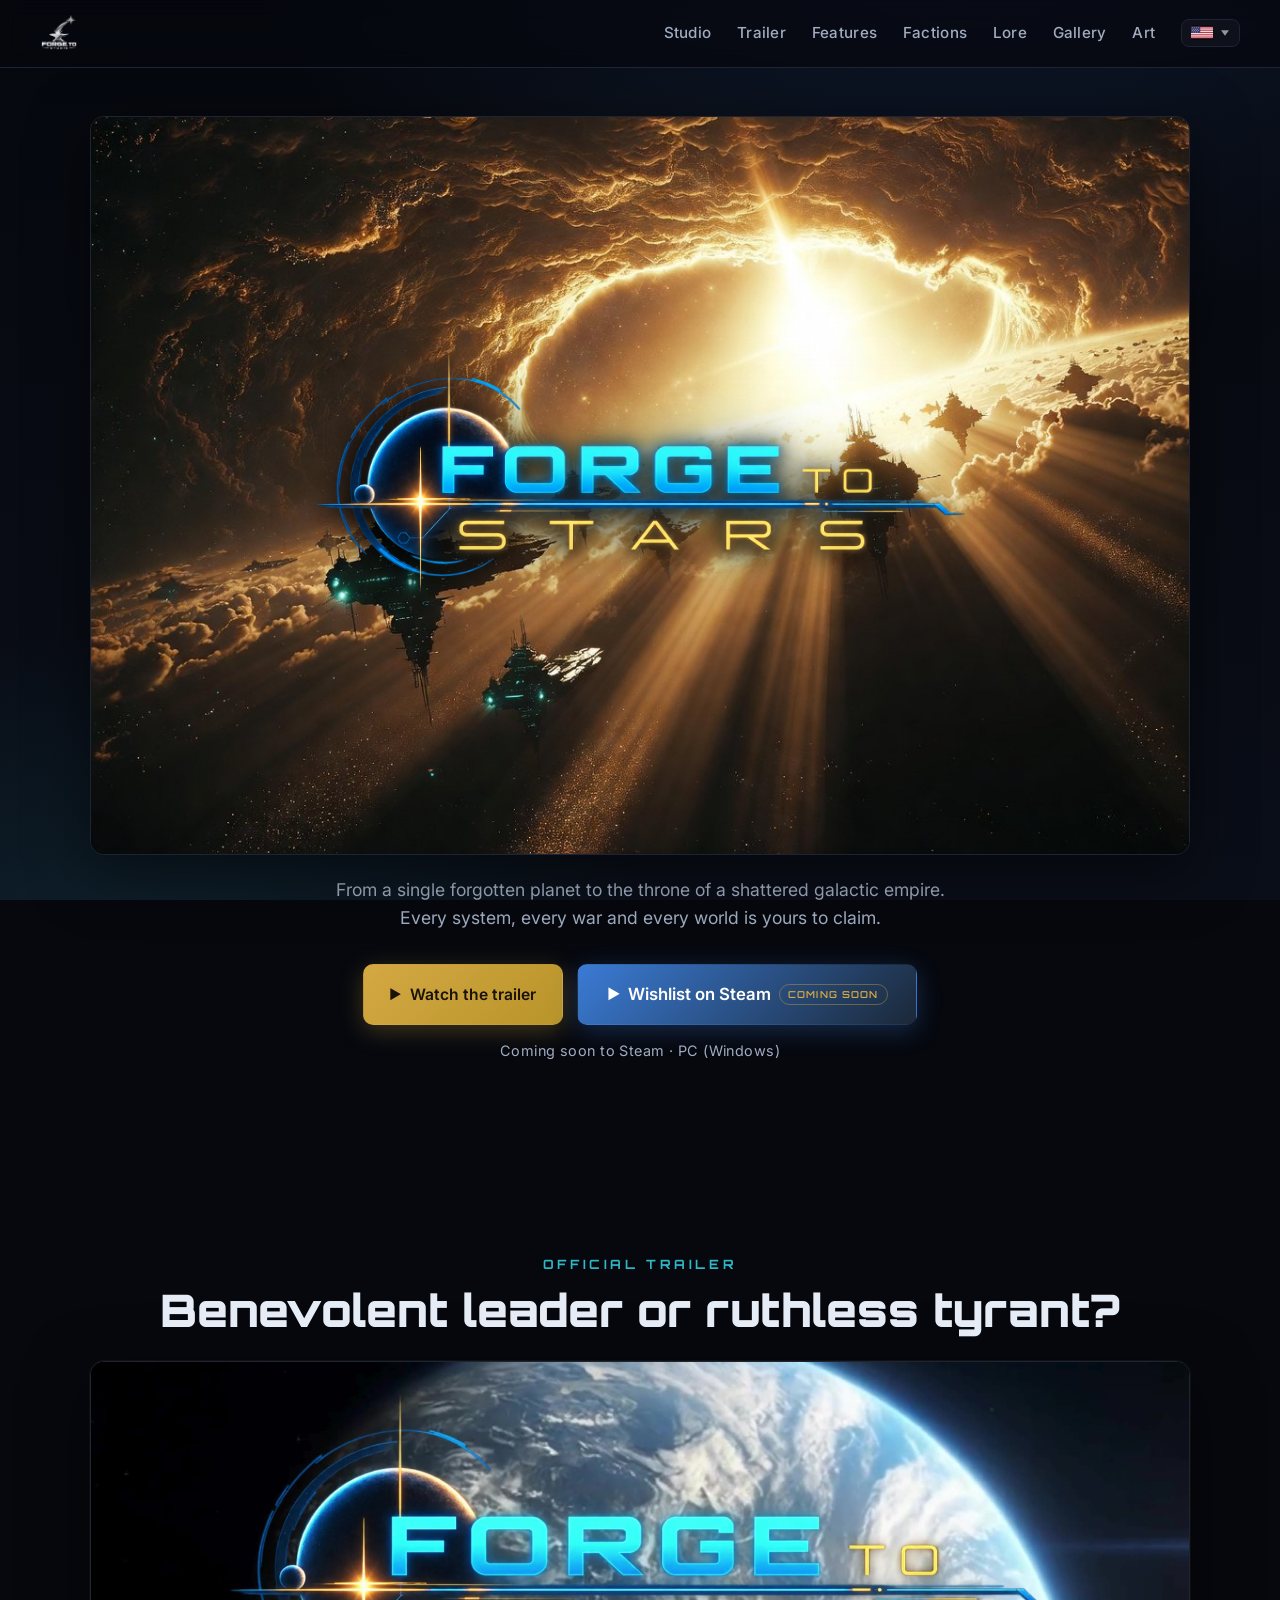
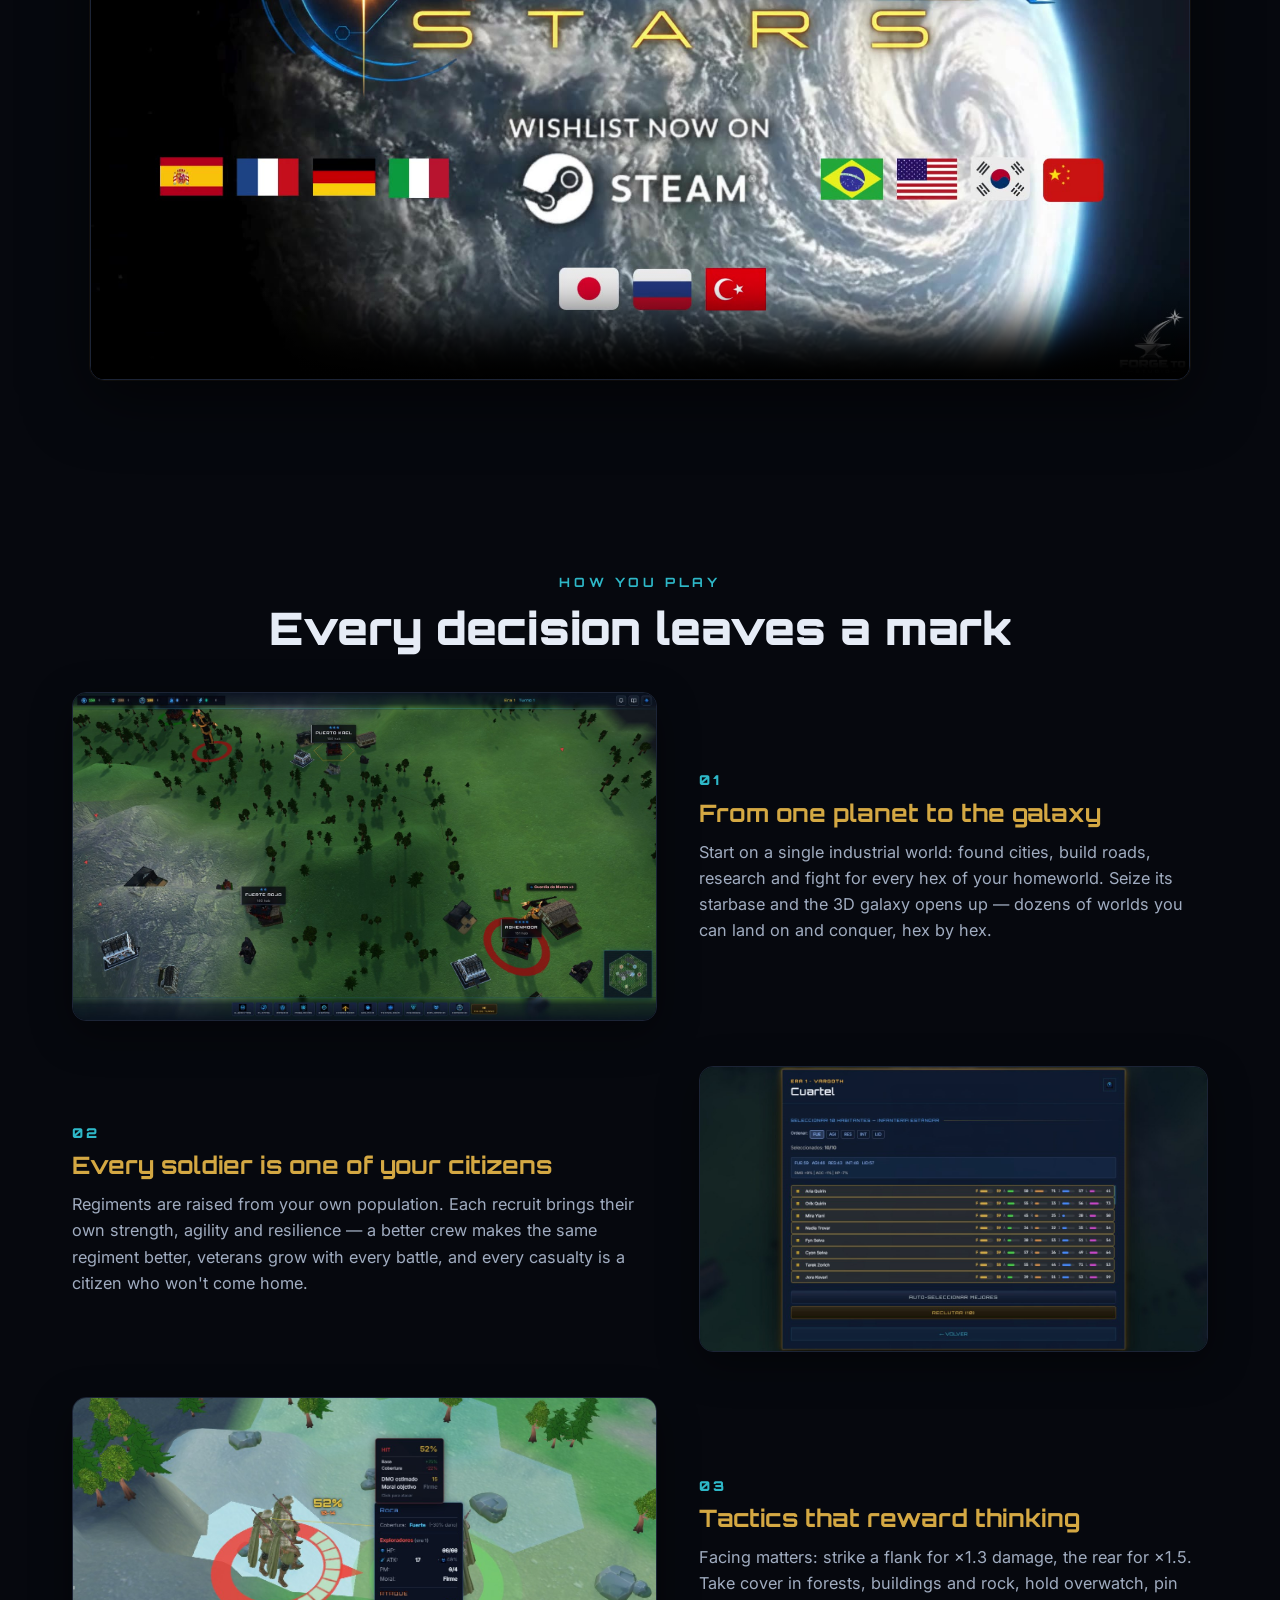
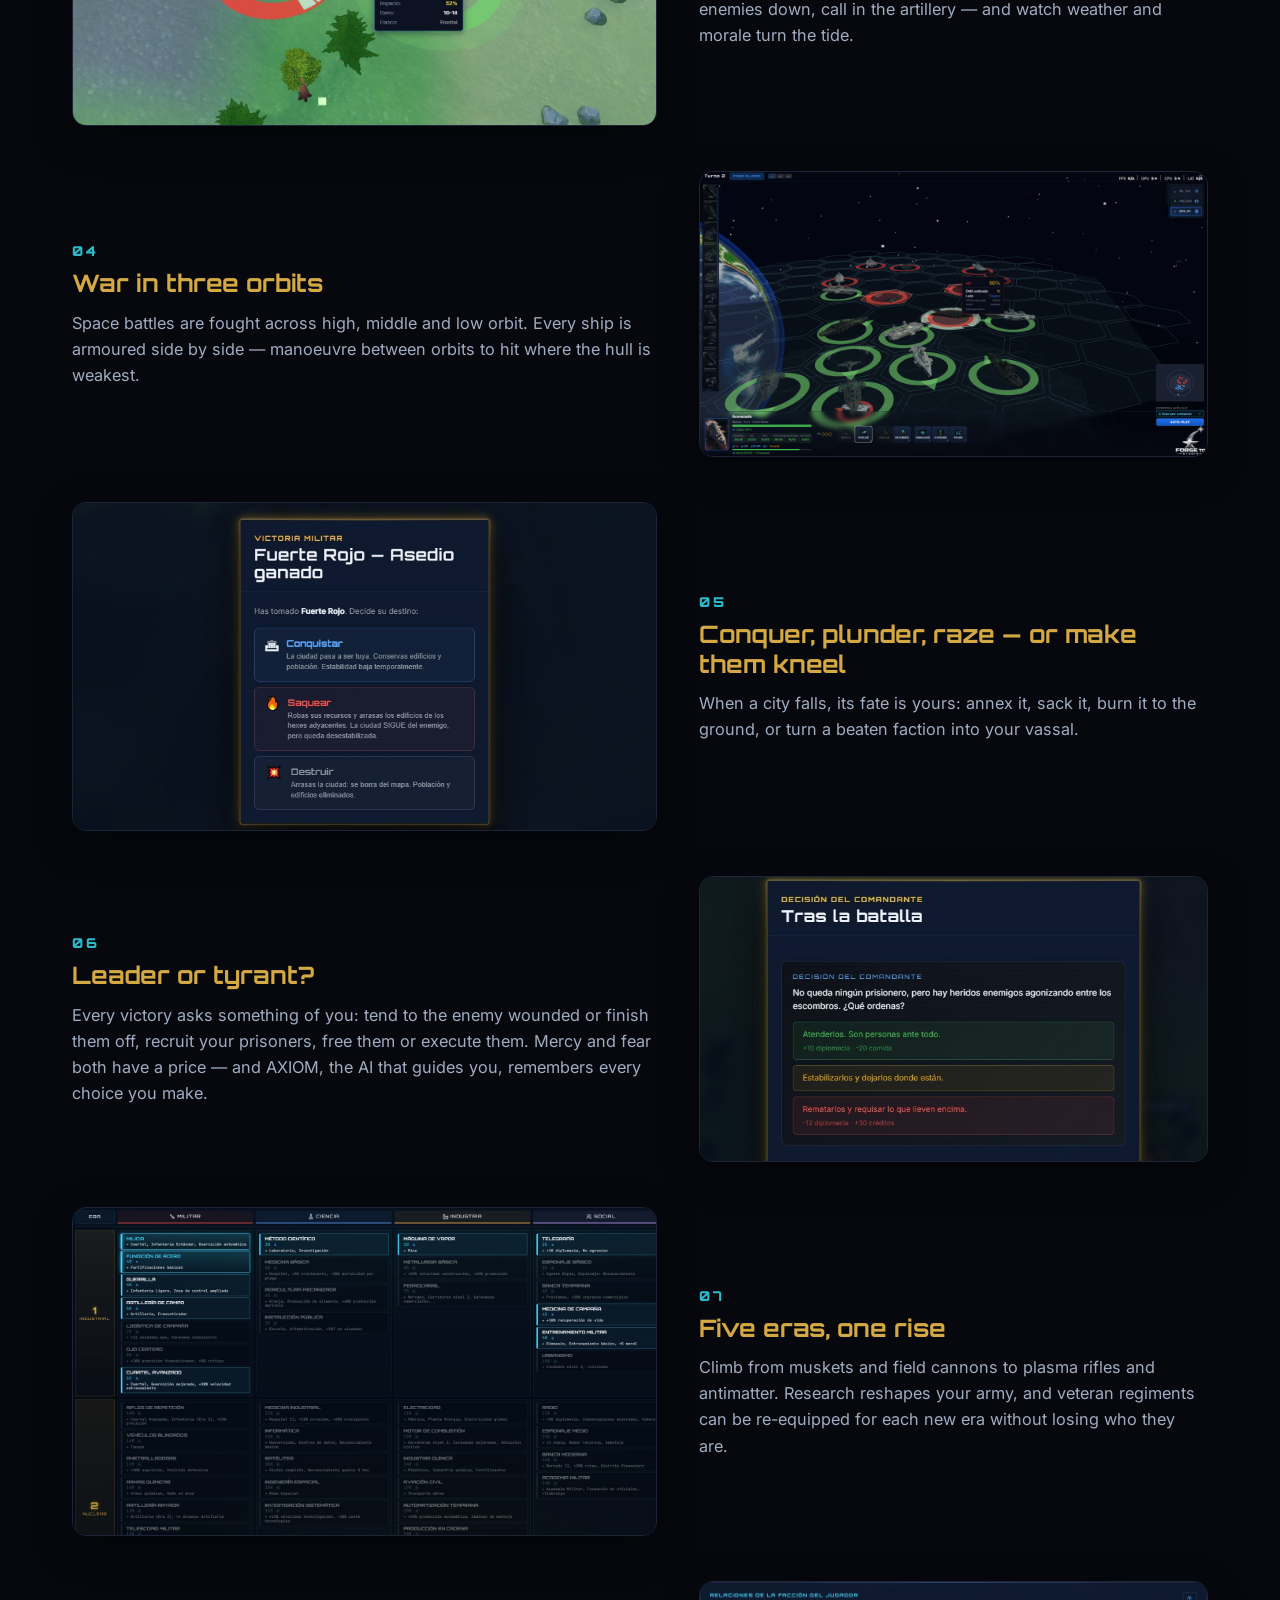
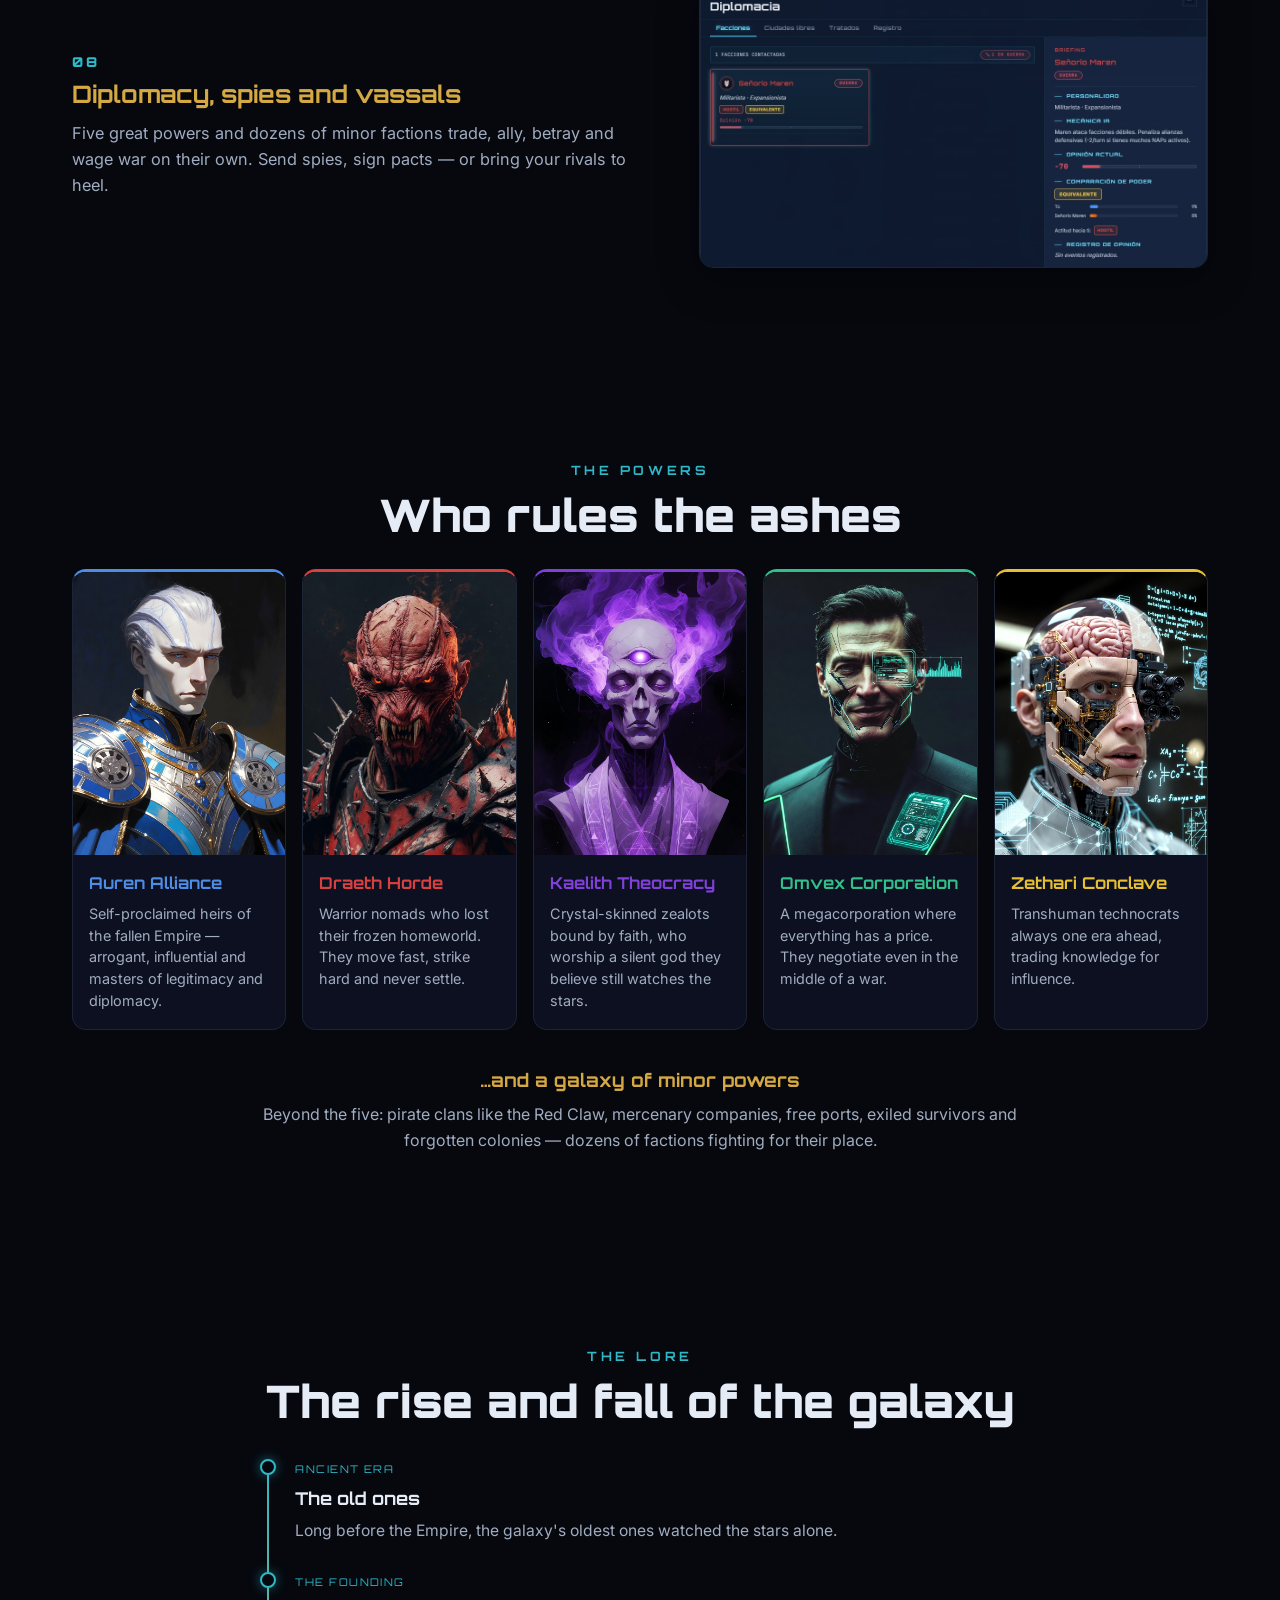
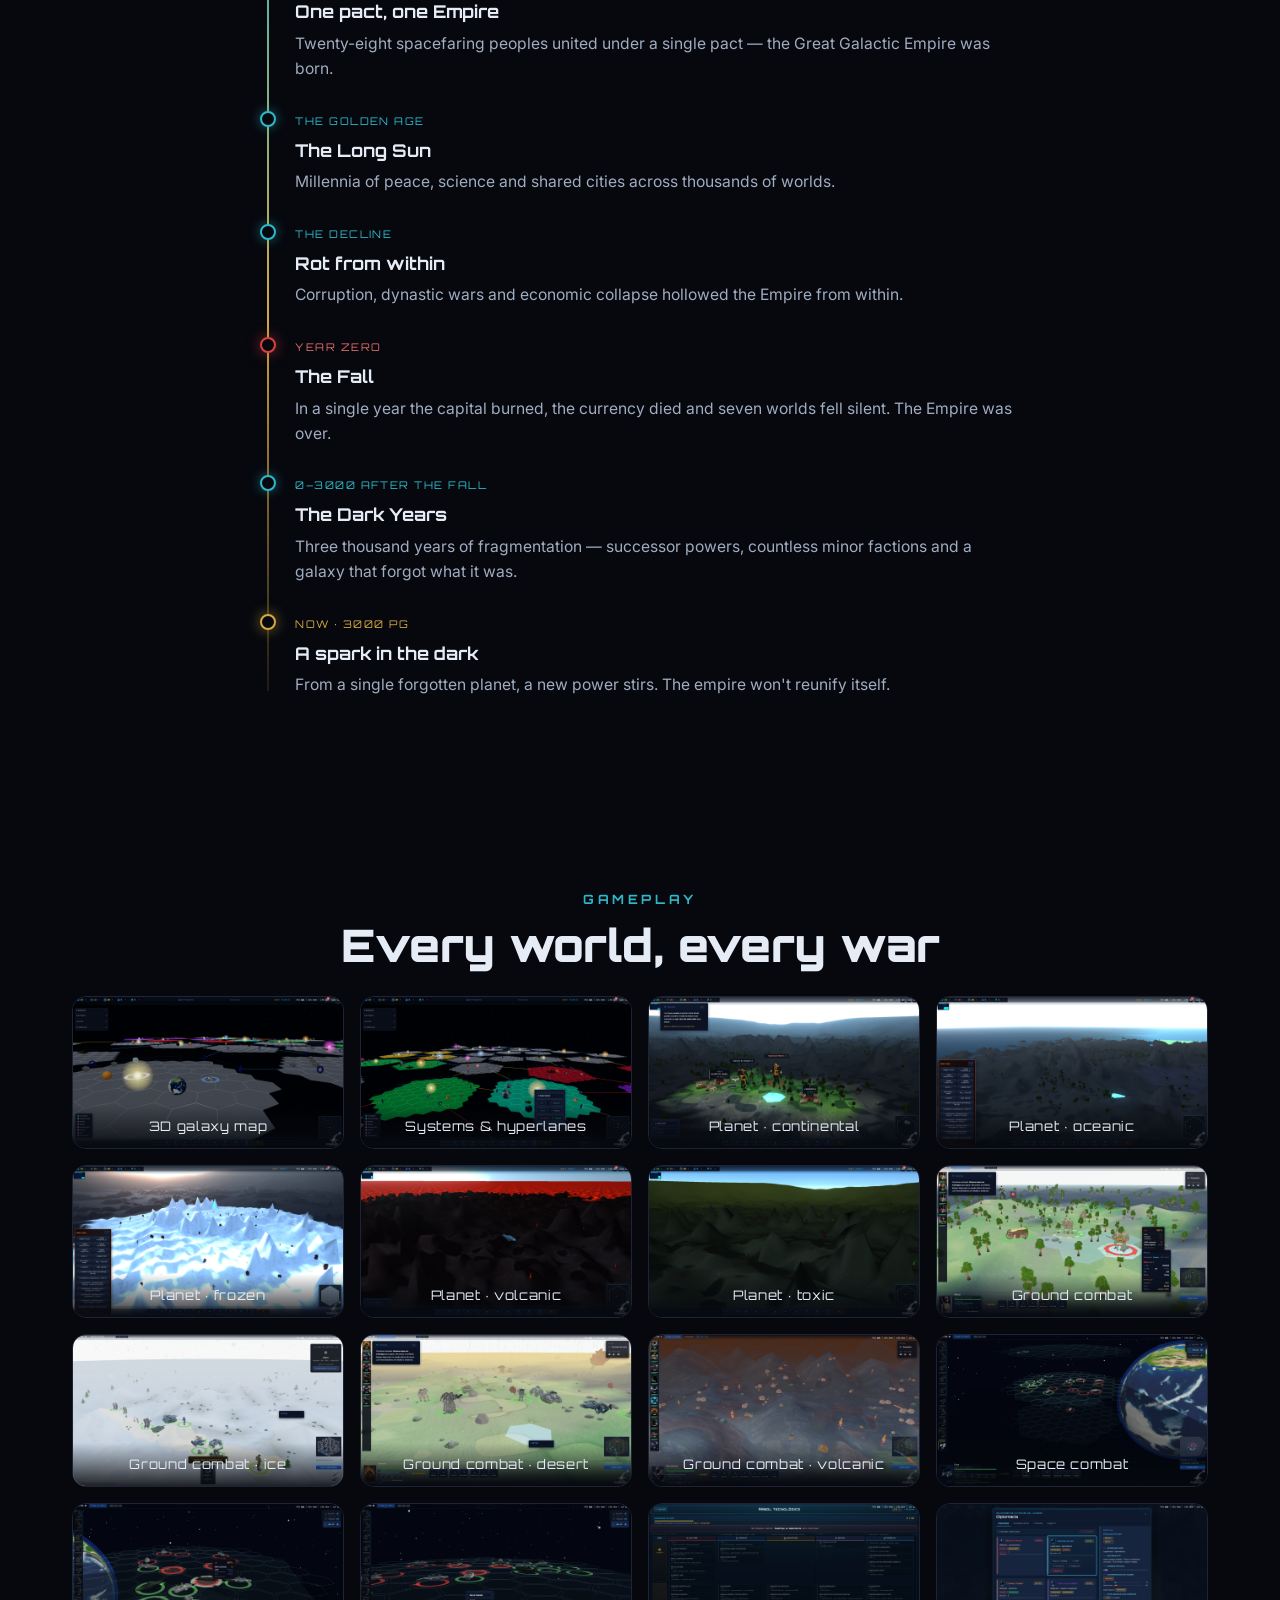
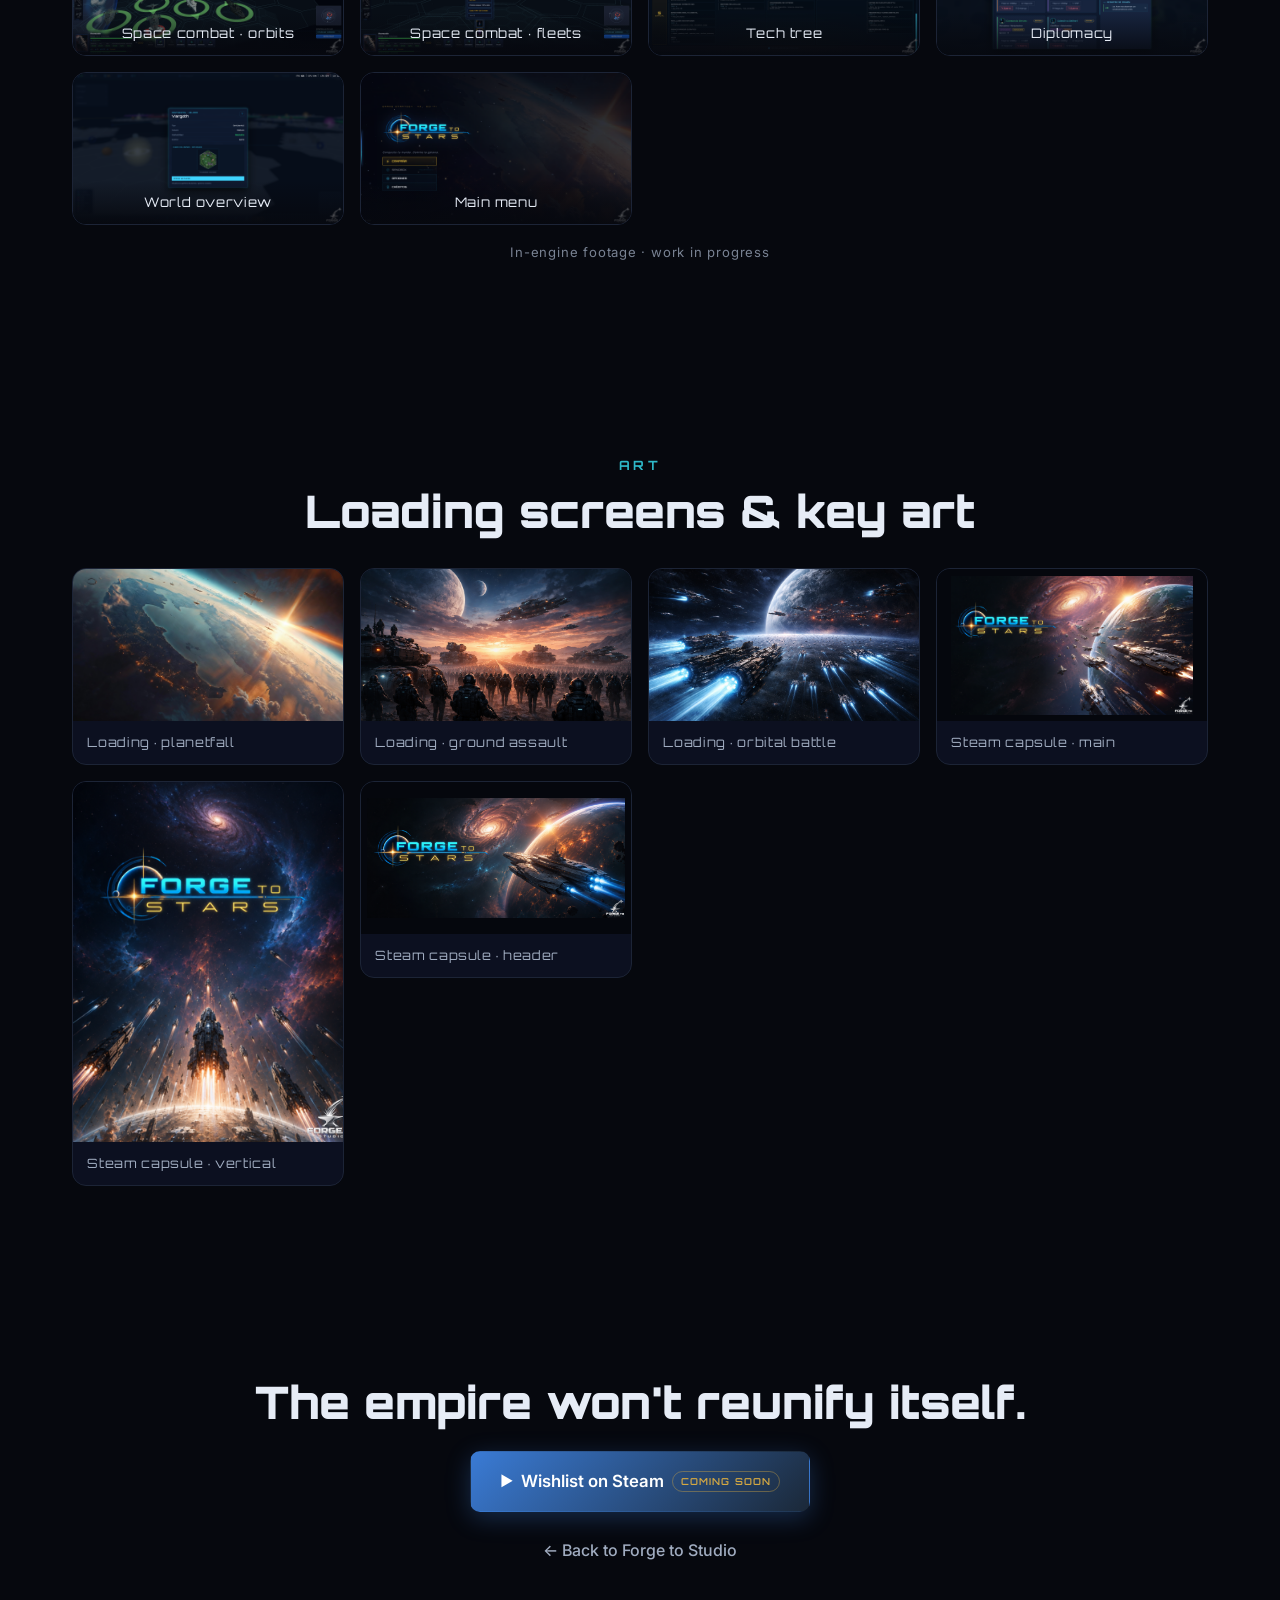
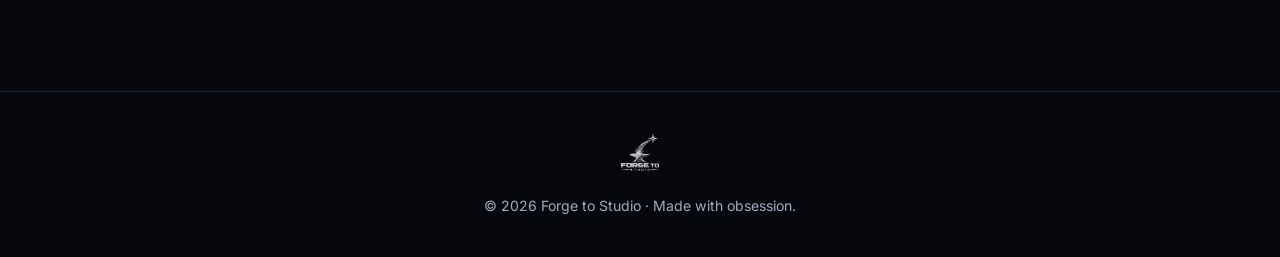
==== commit cb0aad8a: "feat(web): capturas reales del juego para cada mecánica de "Cómo se juega" Cada mecánica lleva ahora" ====
--- a/forge-to-stars/index.html
+++ b/forge-to-stars/index.html
@@ -71,15 +71,15 @@
       <h2 class="section__title" data-i18n="mech.title">Every decision leaves a mark</h2>
       <div class="mechs">
         <article class="mech">
-          <div class="mech__media"><img src="../assets/shots/planet-continental.png" alt="Planet map" loading="lazy" /></div>
+          <div class="mech__media"><img src="../assets/shots/mech-planet.jpg" alt="Vargoth: cities, armies and terrain on the planet map" loading="lazy" /></div>
           <div class="mech__body"><span class="mech__num">01</span><h3 data-i18n="mech.m1.h">From one planet to the galaxy</h3><p data-i18n="mech.m1.p">Start on a single industrial world: found cities, build roads, research and fight for every hex of your homeworld. Seize its starbase and the 3D galaxy opens up — dozens of worlds you can land on and conquer, hex by hex.</p></div>
         </article>
         <article class="mech">
-          <div class="mech__media"><img src="../assets/trailer/regiments.jpg" alt="Regiments marching" loading="lazy" /></div>
+          <div class="mech__media"><img src="../assets/shots/mech-recruit.jpg" alt="Barracks: choosing citizens by their attributes" loading="lazy" /></div>
           <div class="mech__body"><span class="mech__num">02</span><h3 data-i18n="mech.m2.h">Every soldier is one of your citizens</h3><p data-i18n="mech.m2.p">Regiments are raised from your own population. Each recruit brings their own strength, agility and resilience — a better crew makes the same regiment better, veterans grow with every battle, and every casualty is a citizen who won't come home.</p></div>
         </article>
         <article class="mech">
-          <div class="mech__media"><img src="../assets/shots/ground-desert.png" alt="Ground combat" loading="lazy" /></div>
+          <div class="mech__media"><img src="../assets/shots/mech-tactics.jpg" alt="Attack preview: hit chance, cover and facing" loading="lazy" /></div>
           <div class="mech__body"><span class="mech__num">03</span><h3 data-i18n="mech.m3.h">Tactics that reward thinking</h3><p data-i18n="mech.m3.p">Facing matters: strike a flank for ×1.3 damage, the rear for ×1.5. Take cover in forests, buildings and rock, hold overwatch, pin enemies down, call in the artillery — and watch weather and morale turn the tide.</p></div>
         </article>
         <article class="mech">
@@ -87,19 +87,19 @@
           <div class="mech__body"><span class="mech__num">04</span><h3 data-i18n="mech.m4.h">War in three orbits</h3><p data-i18n="mech.m4.p">Space battles are fought across high, middle and low orbit. Every ship is armoured side by side — manoeuvre between orbits to hit where the hull is weakest.</p></div>
         </article>
         <article class="mech">
-          <div class="mech__media"><img src="../assets/loading/loading-ground.png" alt="Ground assault" loading="lazy" /></div>
+          <div class="mech__media"><img src="../assets/shots/mech-conquest.jpg" alt="Siege won: conquer, sack or destroy" loading="lazy" /></div>
           <div class="mech__body"><span class="mech__num">05</span><h3 data-i18n="mech.m5.h">Conquer, plunder, raze — or make them kneel</h3><p data-i18n="mech.m5.p">When a city falls, its fate is yours: annex it, sack it, burn it to the ground, or turn a beaten faction into your vassal.</p></div>
         </article>
         <article class="mech">
-          <div class="mech__media"><img src="../assets/trailer/leader-or-tyrant.jpg" alt="Benevolent ruler or ruthless tyrant?" loading="lazy" /></div>
-          <div class="mech__body"><span class="mech__num">06</span><h3 data-i18n="mech.m6.h">Leader or tyrant?</h3><p data-i18n="mech.m6.p">Every victory asks something of you: recruit the prisoners, set them free or execute them. Mercy and fear both have a price — and AXIOM, the AI that guides you, remembers every choice you make.</p></div>
-        </article>
-        <article class="mech">
-          <div class="mech__media"><img src="../assets/shots/tech-tree.png" alt="Tech tree" loading="lazy" /></div>
+          <div class="mech__media"><img src="../assets/shots/mech-decision.jpg" alt="The commander&#39;s decision after the battle" loading="lazy" /></div>
+          <div class="mech__body"><span class="mech__num">06</span><h3 data-i18n="mech.m6.h">Leader or tyrant?</h3><p data-i18n="mech.m6.p">Every victory asks something of you: tend to the enemy wounded or finish them off, recruit your prisoners, free them or execute them. Mercy and fear both have a price — and AXIOM, the AI that guides you, remembers every choice you make.</p></div>
+        </article>
+        <article class="mech">
+          <div class="mech__media"><img src="../assets/shots/mech-tech.jpg" alt="Tech tree" loading="lazy" /></div>
           <div class="mech__body"><span class="mech__num">07</span><h3 data-i18n="mech.m7.h">Five eras, one rise</h3><p data-i18n="mech.m7.p">Climb from muskets and field cannons to plasma rifles and antimatter. Research reshapes your army, and veteran regiments can be re-equipped for each new era without losing who they are.</p></div>
         </article>
         <article class="mech">
-          <div class="mech__media"><img src="../assets/shots/diplomacy.png" alt="Diplomacy" loading="lazy" /></div>
+          <div class="mech__media"><img src="../assets/shots/mech-diplomacy.jpg" alt="Diplomacy: personality, opinion and balance of power" loading="lazy" /></div>
           <div class="mech__body"><span class="mech__num">08</span><h3 data-i18n="mech.m8.h">Diplomacy, spies and vassals</h3><p data-i18n="mech.m8.p">Five great powers and dozens of minor factions trade, ally, betray and wage war on their own. Send spies, sign pacts — or bring your rivals to heel.</p></div>
         </article>
       </div>
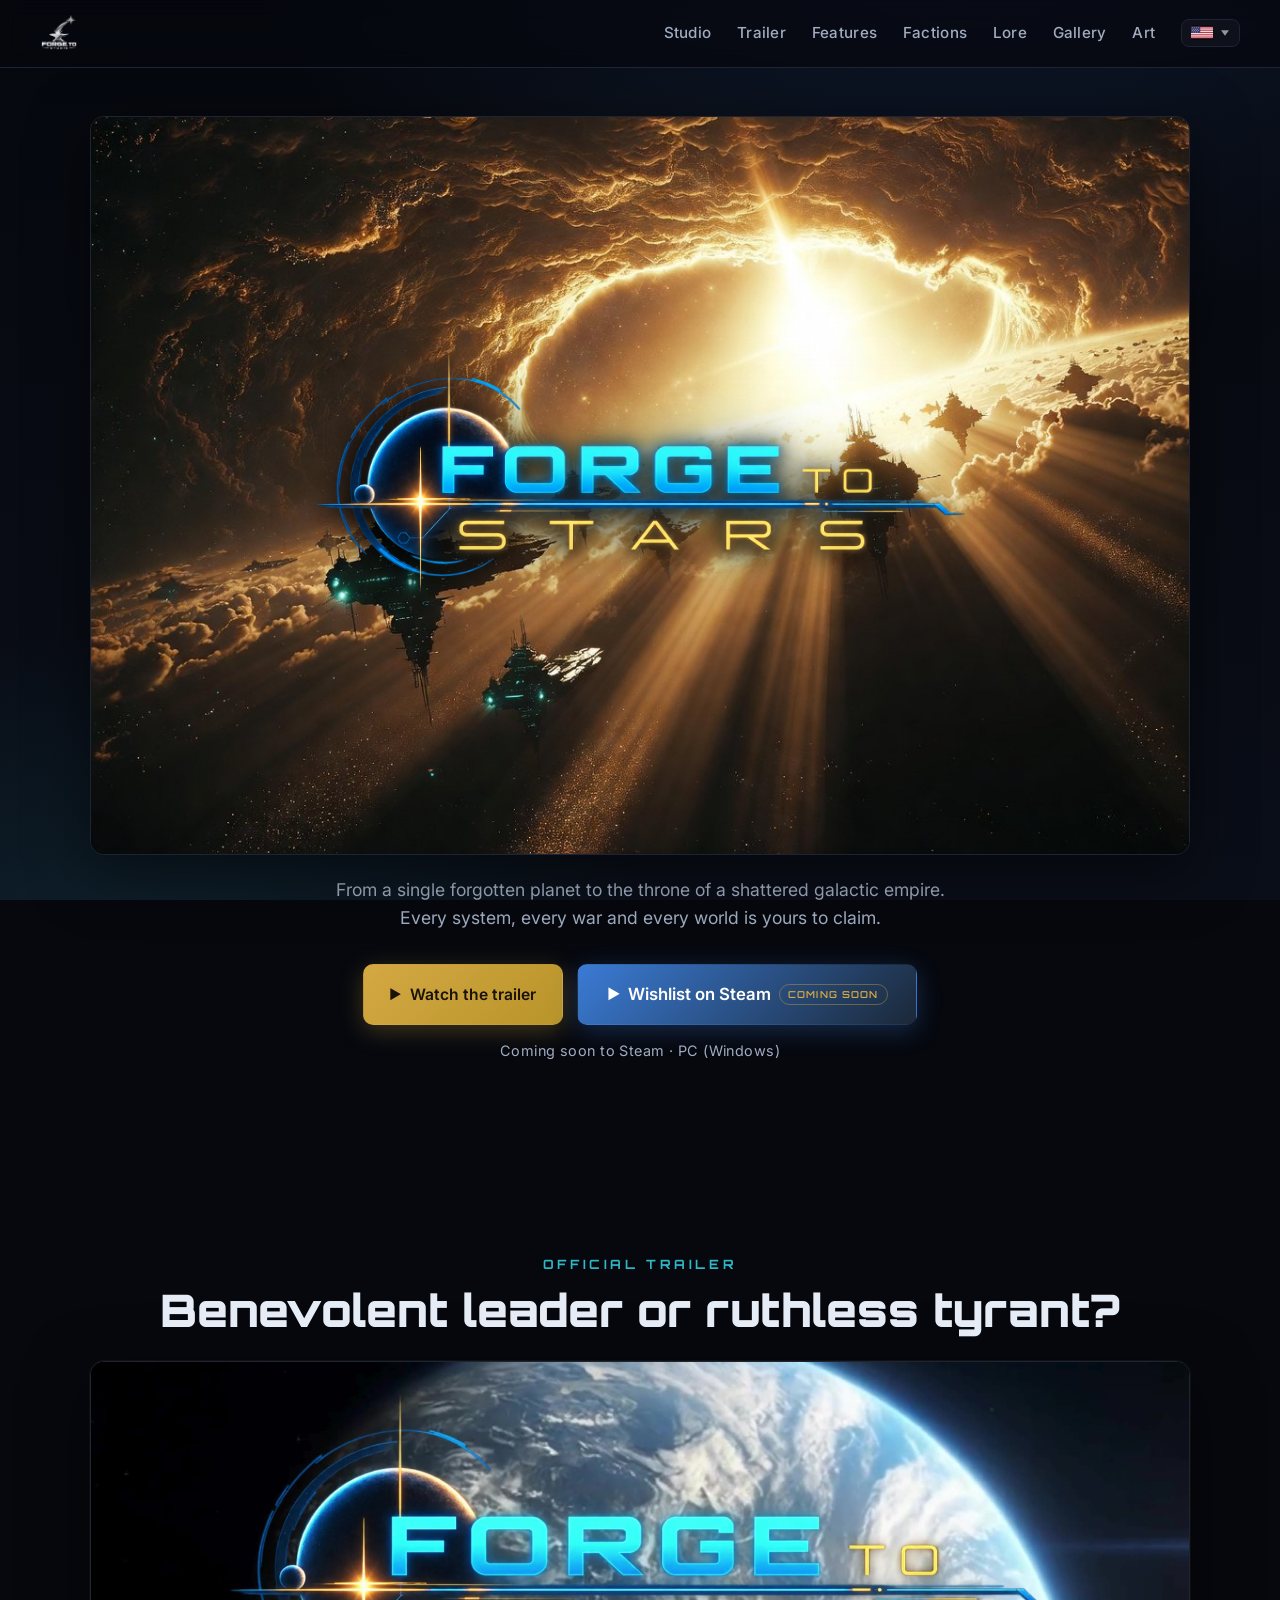
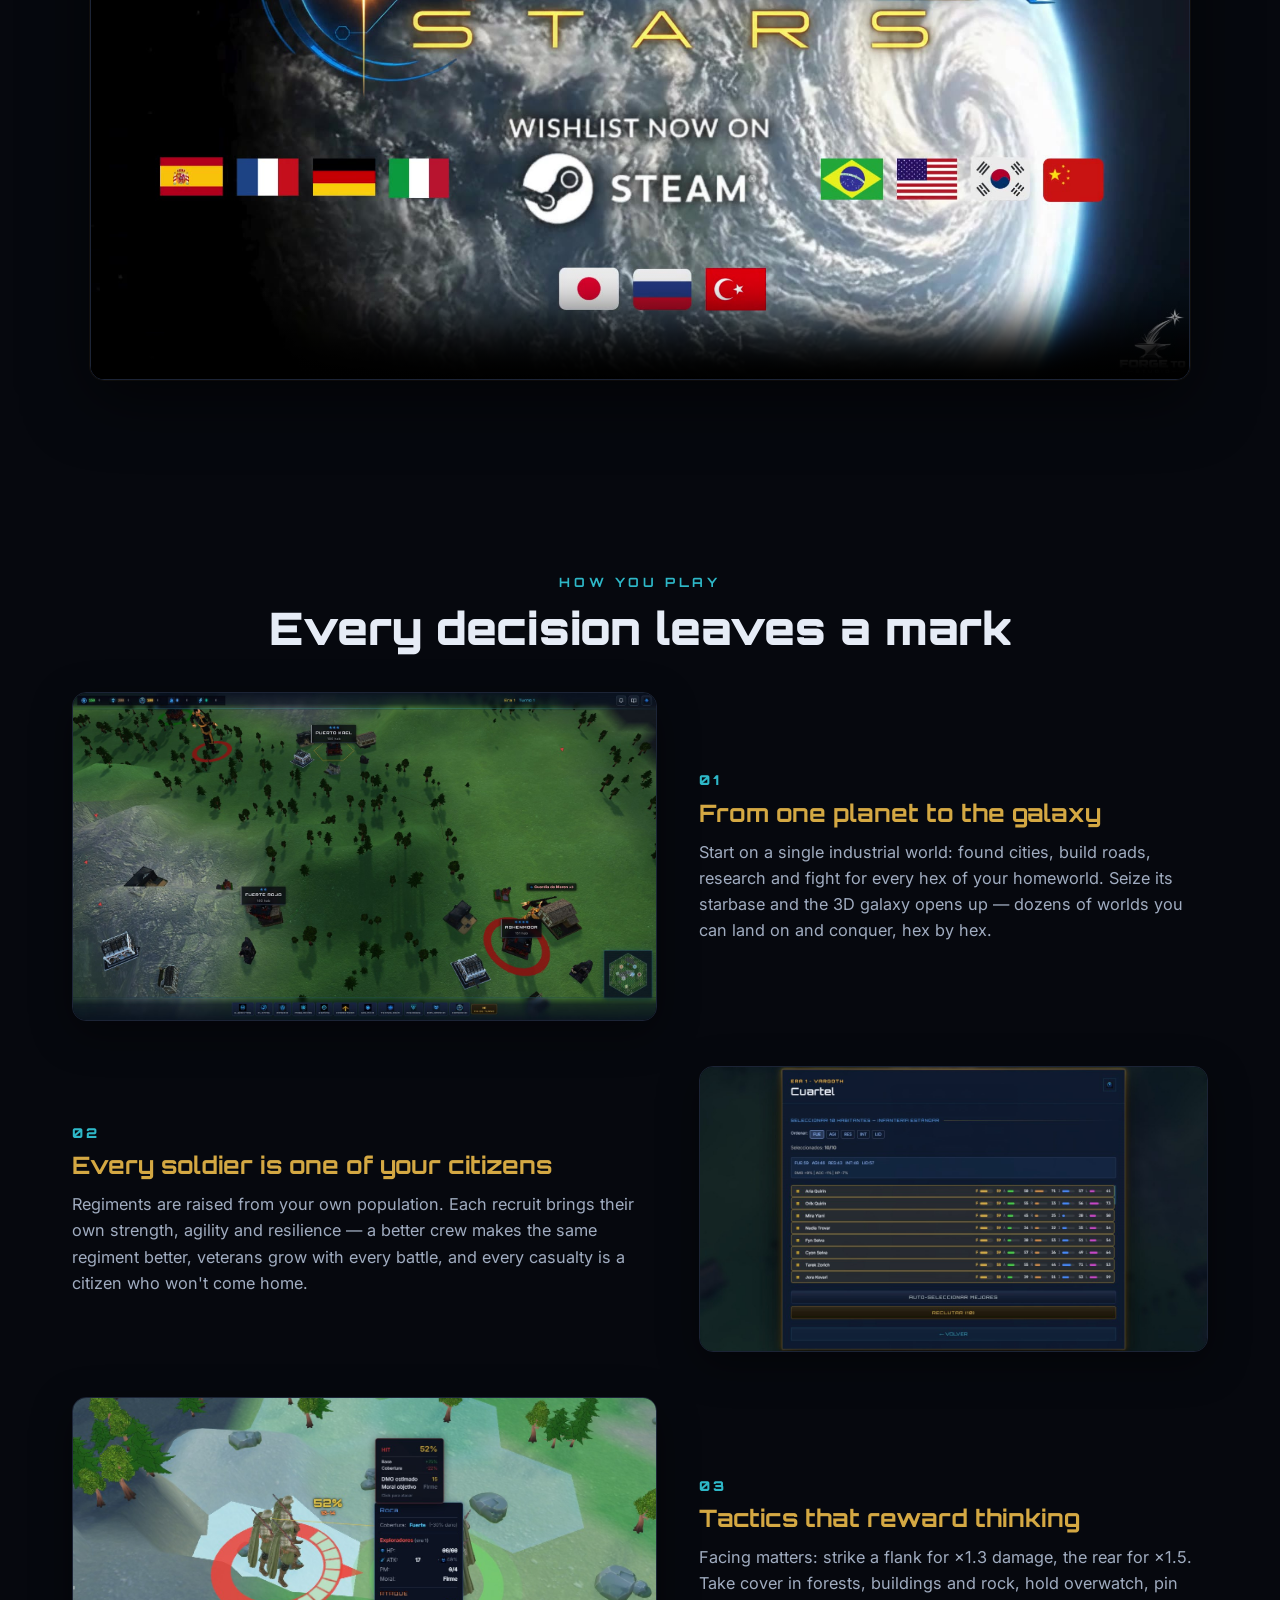
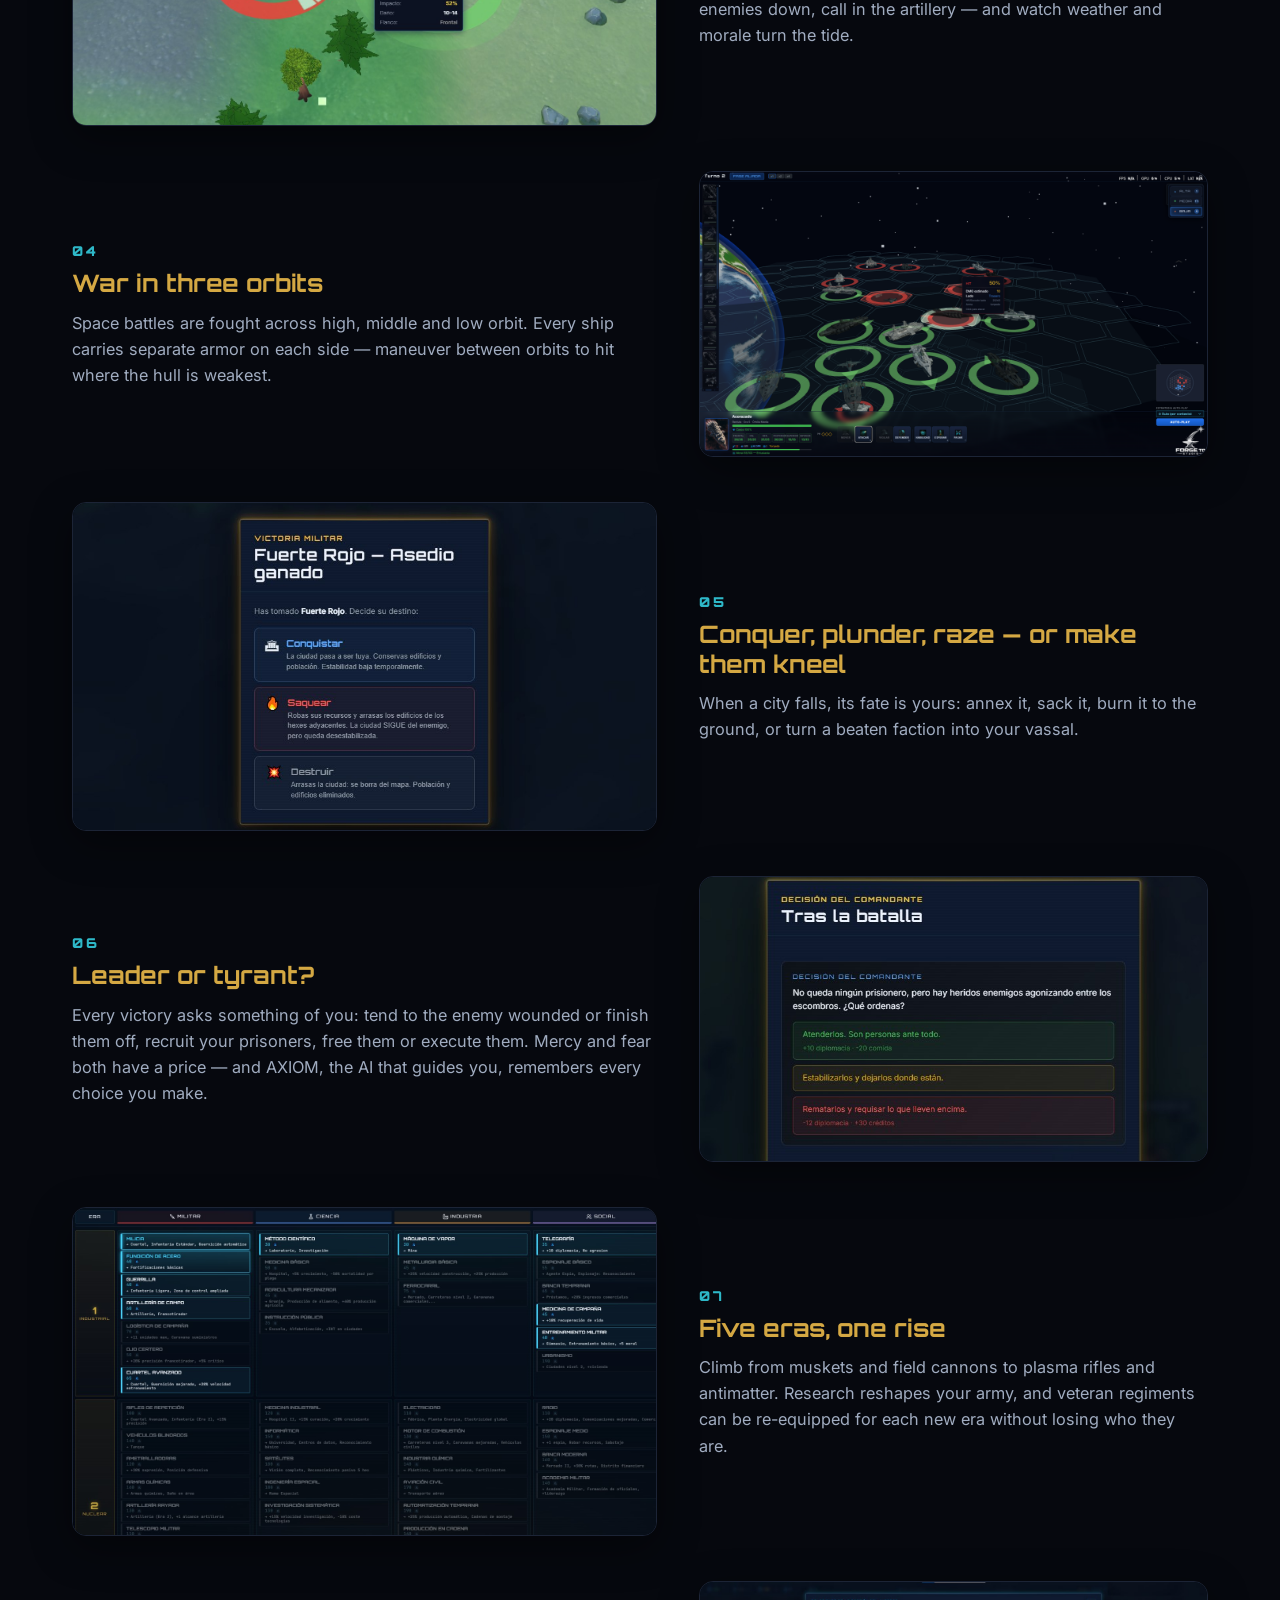
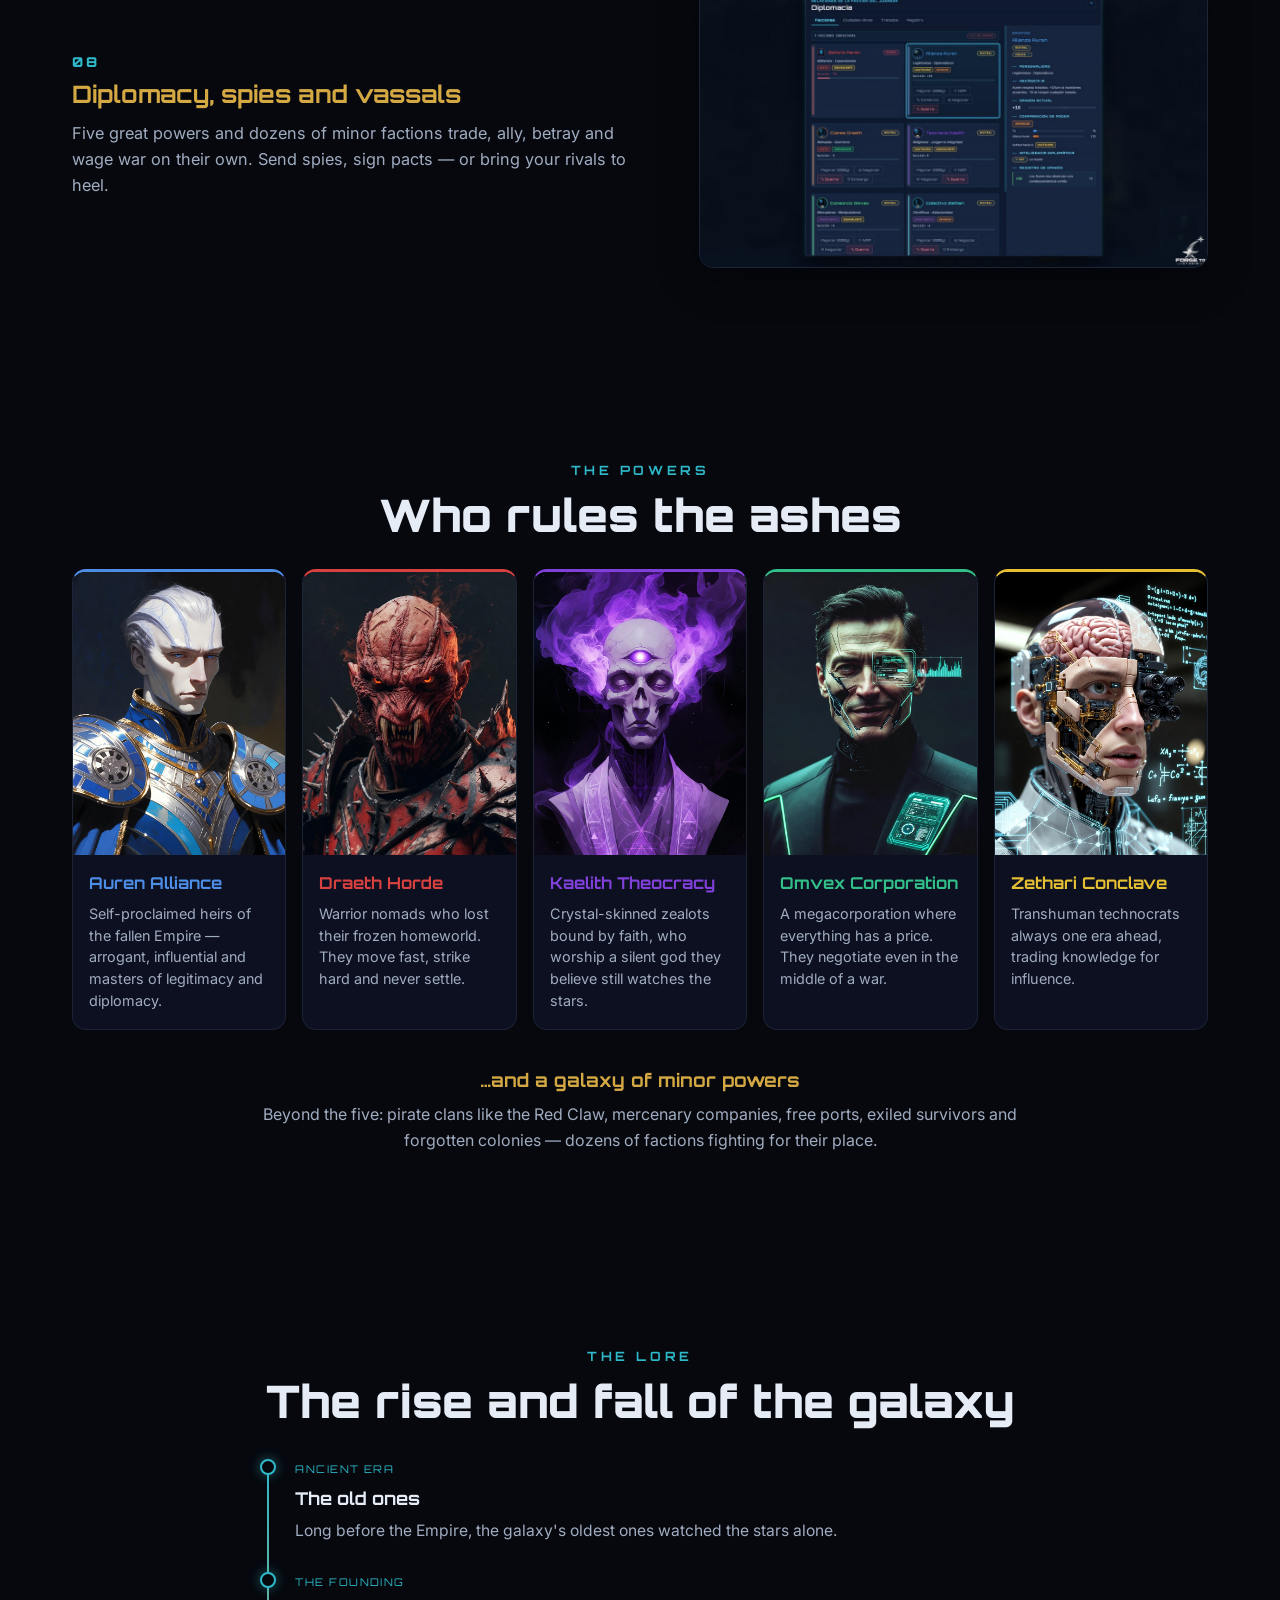
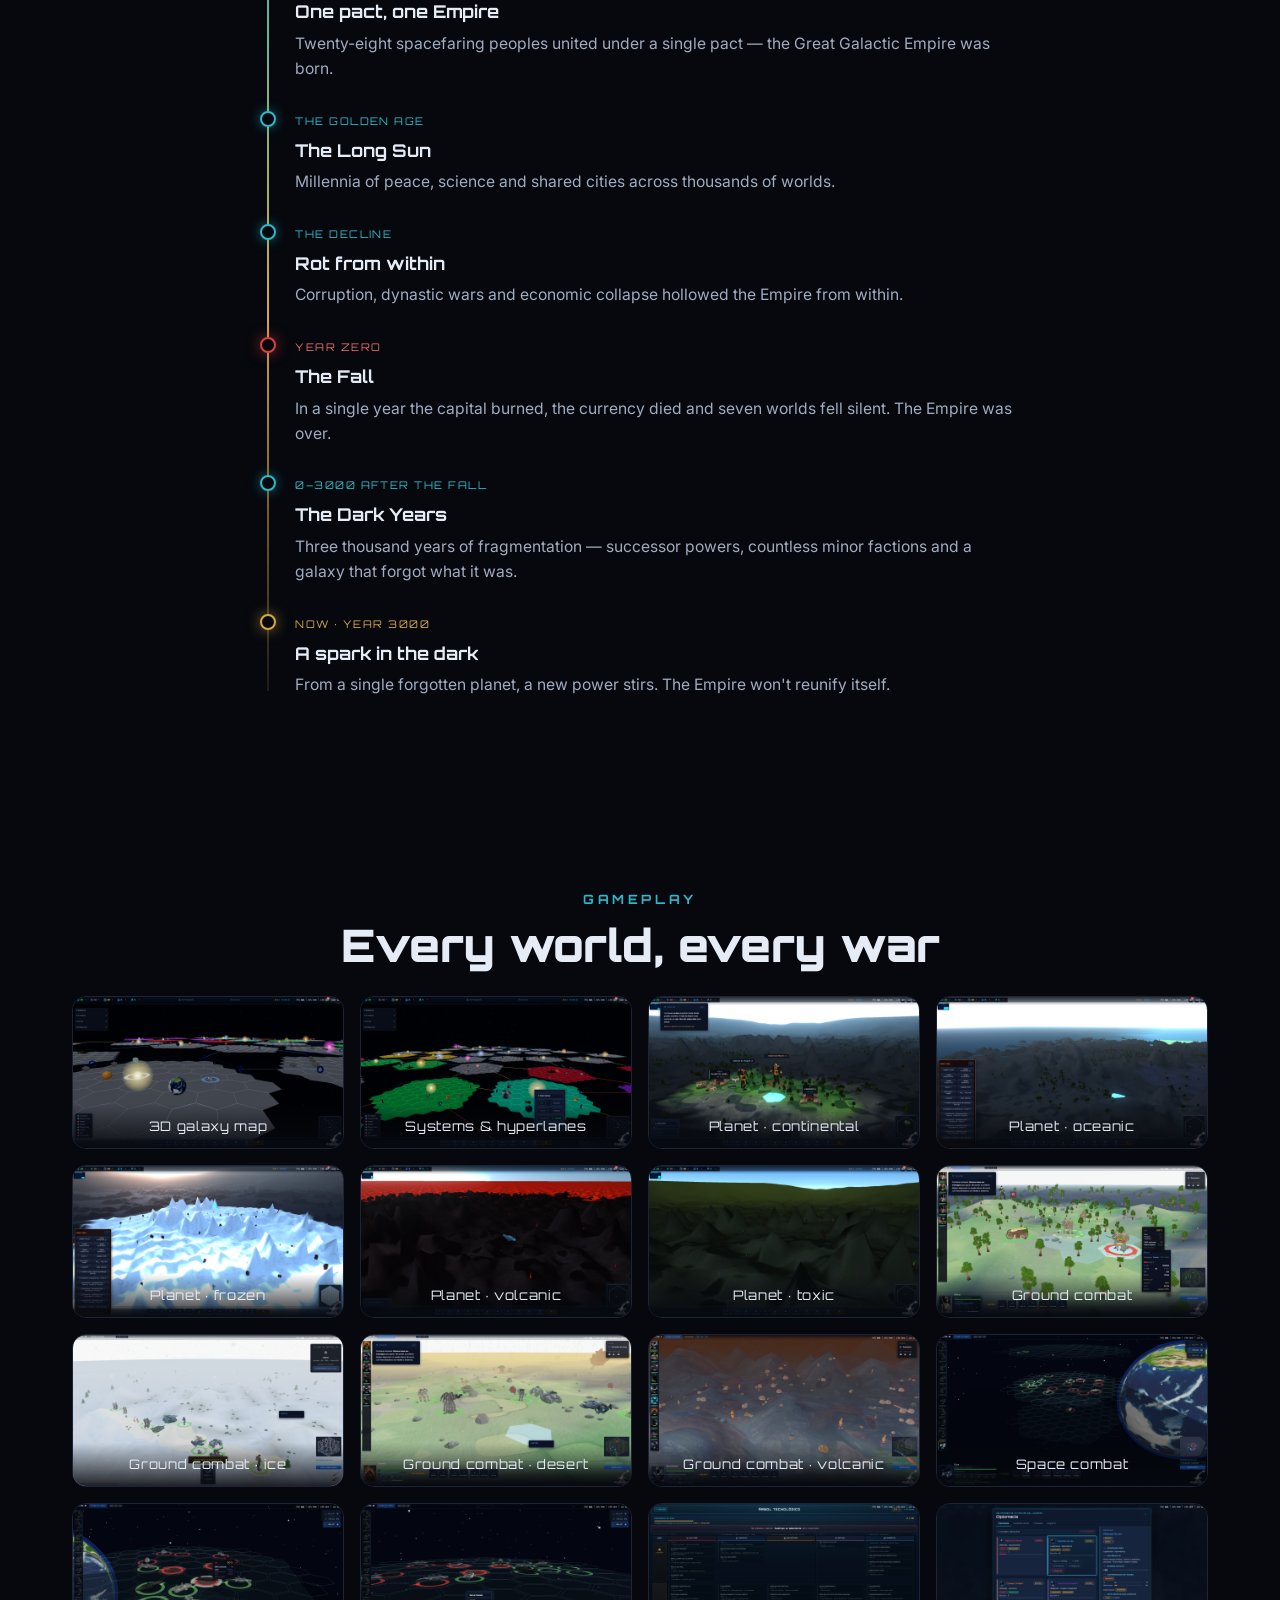
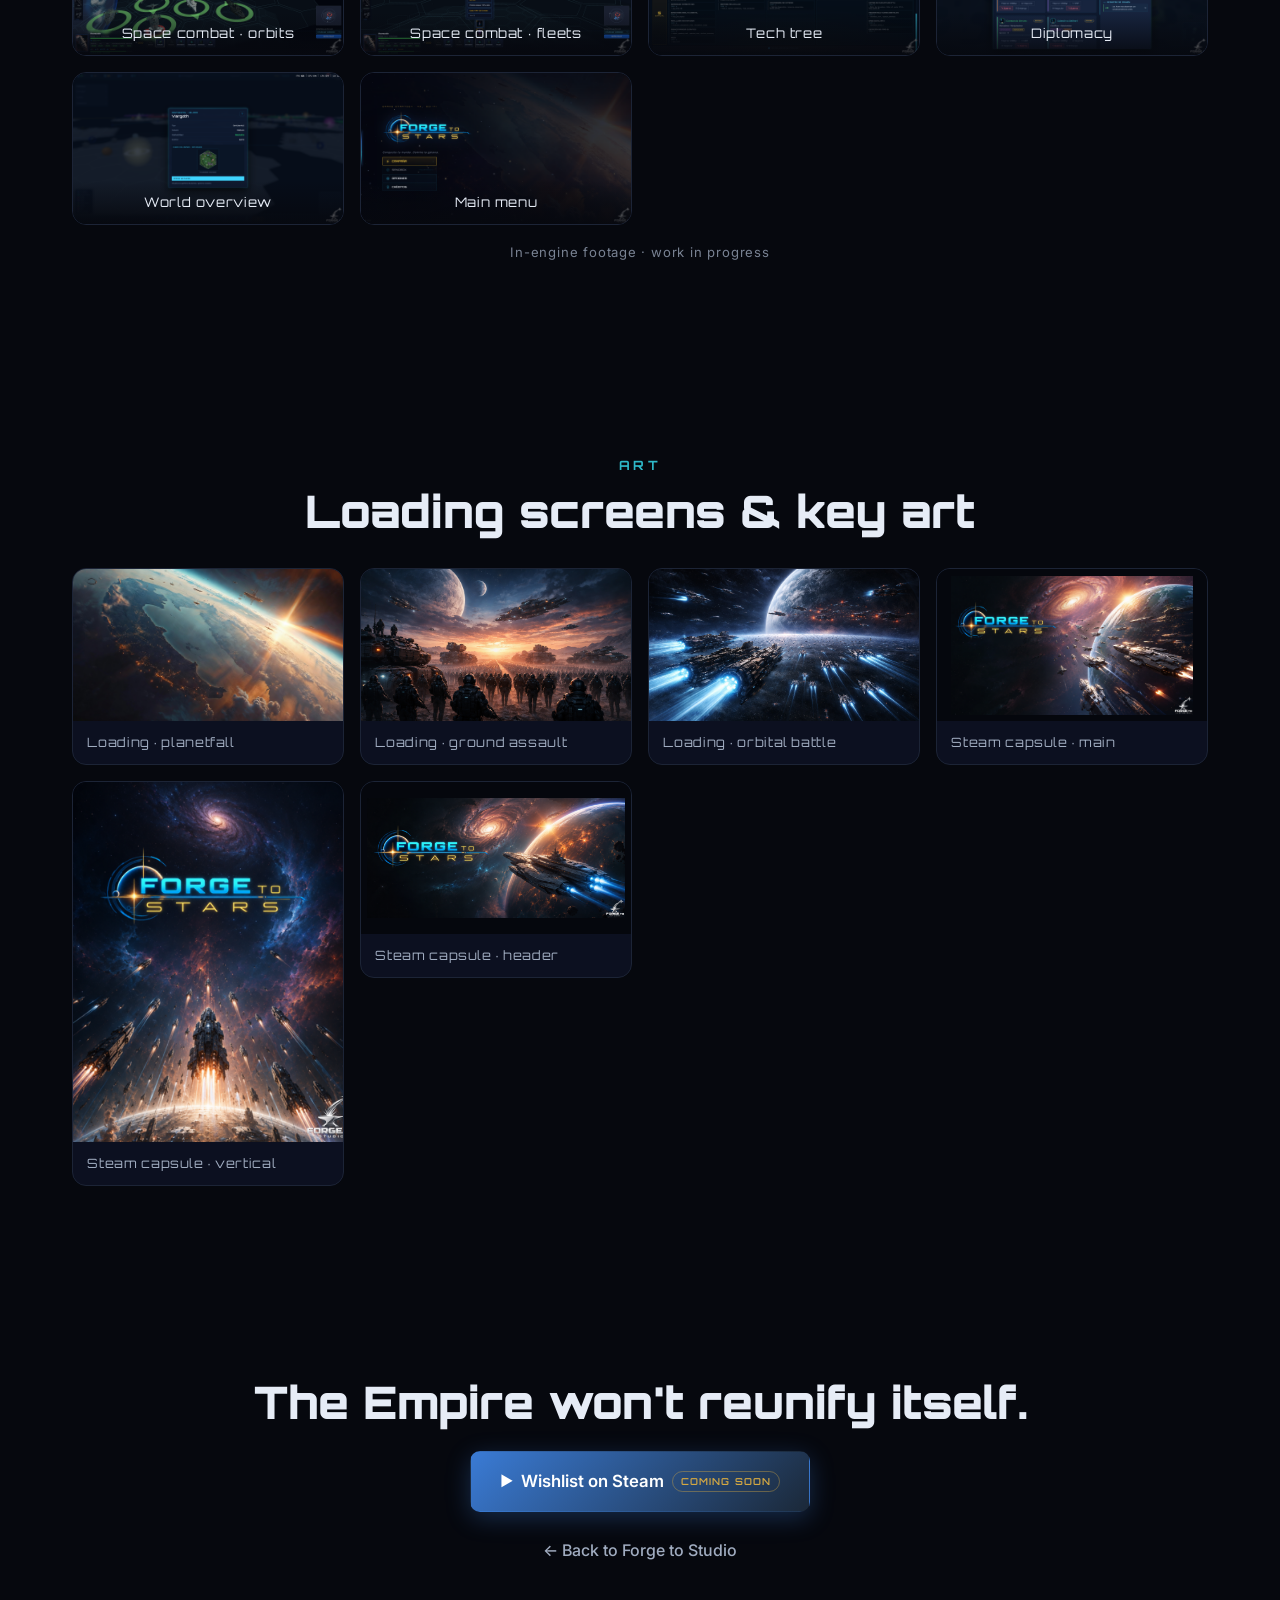
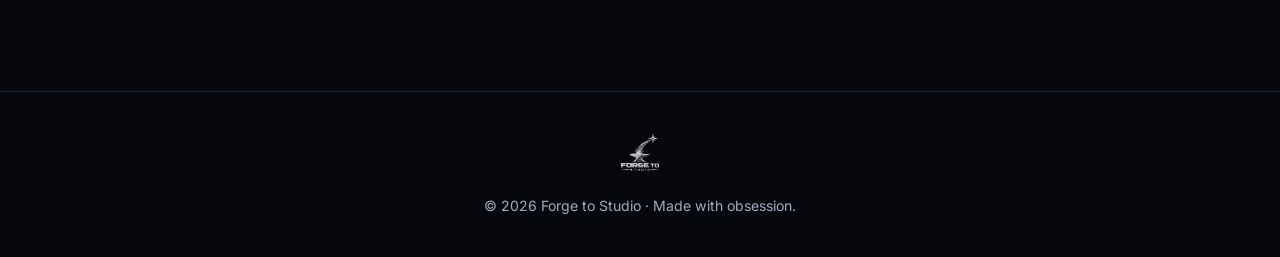
==== commit cb8f41de: "fix(web): coherencia de traducciones con el glosario del juego (forg-1790) - Nombres de facción segú" ====
--- a/forge-to-stars/index.html
+++ b/forge-to-stars/index.html
@@ -84,7 +84,7 @@
         </article>
         <article class="mech">
           <div class="mech__media"><img src="../assets/shots/space-orbits.png" alt="Space combat in three orbits" loading="lazy" /></div>
-          <div class="mech__body"><span class="mech__num">04</span><h3 data-i18n="mech.m4.h">War in three orbits</h3><p data-i18n="mech.m4.p">Space battles are fought across high, middle and low orbit. Every ship is armoured side by side — manoeuvre between orbits to hit where the hull is weakest.</p></div>
+          <div class="mech__body"><span class="mech__num">04</span><h3 data-i18n="mech.m4.h">War in three orbits</h3><p data-i18n="mech.m4.p">Space battles are fought across high, middle and low orbit. Every ship carries separate armor on each side — maneuver between orbits to hit where the hull is weakest.</p></div>
         </article>
         <article class="mech">
           <div class="mech__media"><img src="../assets/shots/mech-conquest.jpg" alt="Siege won: conquer, sack or destroy" loading="lazy" /></div>
@@ -142,13 +142,13 @@
       <p class="section__kicker" data-i18n="lore.kicker">THE LORE</p>
       <h2 class="section__title" data-i18n="lore.title">The rise and fall of the galaxy</h2>
       <ol class="timeline">
-        <li class="tl"><div class="tl__dot"></div><div class="tl__c"><span class="tl__age">Ancient Era</span><h3 data-i18n="lore.e1.h">The old ones</h3><p data-i18n="lore.e1.p">Long before the Empire, the galaxy's oldest ones watched the stars alone.</p></div></li>
-        <li class="tl"><div class="tl__dot"></div><div class="tl__c"><span class="tl__age">The Founding</span><h3 data-i18n="lore.e2.h">One pact, one Empire</h3><p data-i18n="lore.e2.p">Twenty-eight spacefaring peoples united under a single pact — the Great Galactic Empire was born.</p></div></li>
-        <li class="tl"><div class="tl__dot"></div><div class="tl__c"><span class="tl__age">The Golden Age</span><h3 data-i18n="lore.e3.h">The Long Sun</h3><p data-i18n="lore.e3.p">Millennia of peace, science and shared cities across thousands of worlds.</p></div></li>
-        <li class="tl"><div class="tl__dot"></div><div class="tl__c"><span class="tl__age">The Decline</span><h3 data-i18n="lore.e4.h">Rot from within</h3><p data-i18n="lore.e4.p">Corruption, dynastic wars and economic collapse hollowed the Empire from within.</p></div></li>
-        <li class="tl tl--fall"><div class="tl__dot"></div><div class="tl__c"><span class="tl__age">Year Zero</span><h3 data-i18n="lore.e5.h">The Fall</h3><p data-i18n="lore.e5.p">In a single year the capital burned, the currency died and seven worlds fell silent. The Empire was over.</p></div></li>
-        <li class="tl"><div class="tl__dot"></div><div class="tl__c"><span class="tl__age">0–3000 after the Fall</span><h3 data-i18n="lore.e6.h">The Dark Years</h3><p data-i18n="lore.e6.p">Three thousand years of fragmentation — successor powers, countless minor factions and a galaxy that forgot what it was.</p></div></li>
-        <li class="tl tl--now"><div class="tl__dot"></div><div class="tl__c"><span class="tl__age">Now · 3000 PG</span><h3 data-i18n="lore.e7.h">A spark in the dark</h3><p data-i18n="lore.e7.p">From a single forgotten planet, a new power stirs. The empire won't reunify itself.</p></div></li>
+        <li class="tl"><div class="tl__dot"></div><div class="tl__c"><span class="tl__age" data-i18n="lore.a1">Ancient Era</span><h3 data-i18n="lore.e1.h">The old ones</h3><p data-i18n="lore.e1.p">Long before the Empire, the galaxy's oldest ones watched the stars alone.</p></div></li>
+        <li class="tl"><div class="tl__dot"></div><div class="tl__c"><span class="tl__age" data-i18n="lore.a2">The Founding</span><h3 data-i18n="lore.e2.h">One pact, one Empire</h3><p data-i18n="lore.e2.p">Twenty-eight spacefaring peoples united under a single pact — the Great Galactic Empire was born.</p></div></li>
+        <li class="tl"><div class="tl__dot"></div><div class="tl__c"><span class="tl__age" data-i18n="lore.a3">The Golden Age</span><h3 data-i18n="lore.e3.h">The Long Sun</h3><p data-i18n="lore.e3.p">Millennia of peace, science and shared cities across thousands of worlds.</p></div></li>
+        <li class="tl"><div class="tl__dot"></div><div class="tl__c"><span class="tl__age" data-i18n="lore.a4">The Decline</span><h3 data-i18n="lore.e4.h">Rot from within</h3><p data-i18n="lore.e4.p">Corruption, dynastic wars and economic collapse hollowed the Empire from within.</p></div></li>
+        <li class="tl tl--fall"><div class="tl__dot"></div><div class="tl__c"><span class="tl__age" data-i18n="lore.a5">Year Zero</span><h3 data-i18n="lore.e5.h">The Fall</h3><p data-i18n="lore.e5.p">In a single year the capital burned, the currency died and seven worlds fell silent. The Empire was over.</p></div></li>
+        <li class="tl"><div class="tl__dot"></div><div class="tl__c"><span class="tl__age" data-i18n="lore.a6">0–3000 after the Fall</span><h3 data-i18n="lore.e6.h">The Dark Years</h3><p data-i18n="lore.e6.p">Three thousand years of fragmentation — successor powers, countless minor factions and a galaxy that forgot what it was.</p></div></li>
+        <li class="tl tl--now"><div class="tl__dot"></div><div class="tl__c"><span class="tl__age" data-i18n="lore.a7">Now · Year 3000</span><h3 data-i18n="lore.e7.h">A spark in the dark</h3><p data-i18n="lore.e7.p">From a single forgotten planet, a new power stirs. The Empire won't reunify itself.</p></div></li>
       </ol>
     </section>
 
@@ -195,7 +195,7 @@
 
     <!-- CTA final -->
     <section class="finalcta">
-      <h2 class="section__title" data-i18n="cta.title">The empire won't reunify itself.</h2>
+      <h2 class="section__title" data-i18n="cta.title">The Empire won't reunify itself.</h2>
       <span class="btn btn--steam is-soon"><span class="btn__icon">▶</span> <span data-i18n="game.wishlist">Wishlist on Steam</span> <span class="soon-tag" data-i18n="misc.soon">Coming soon</span></span>
       <p><a class="backlink" href="../" data-i18n="cta.back">← Back to Forge to Studio</a></p>
     </section>
